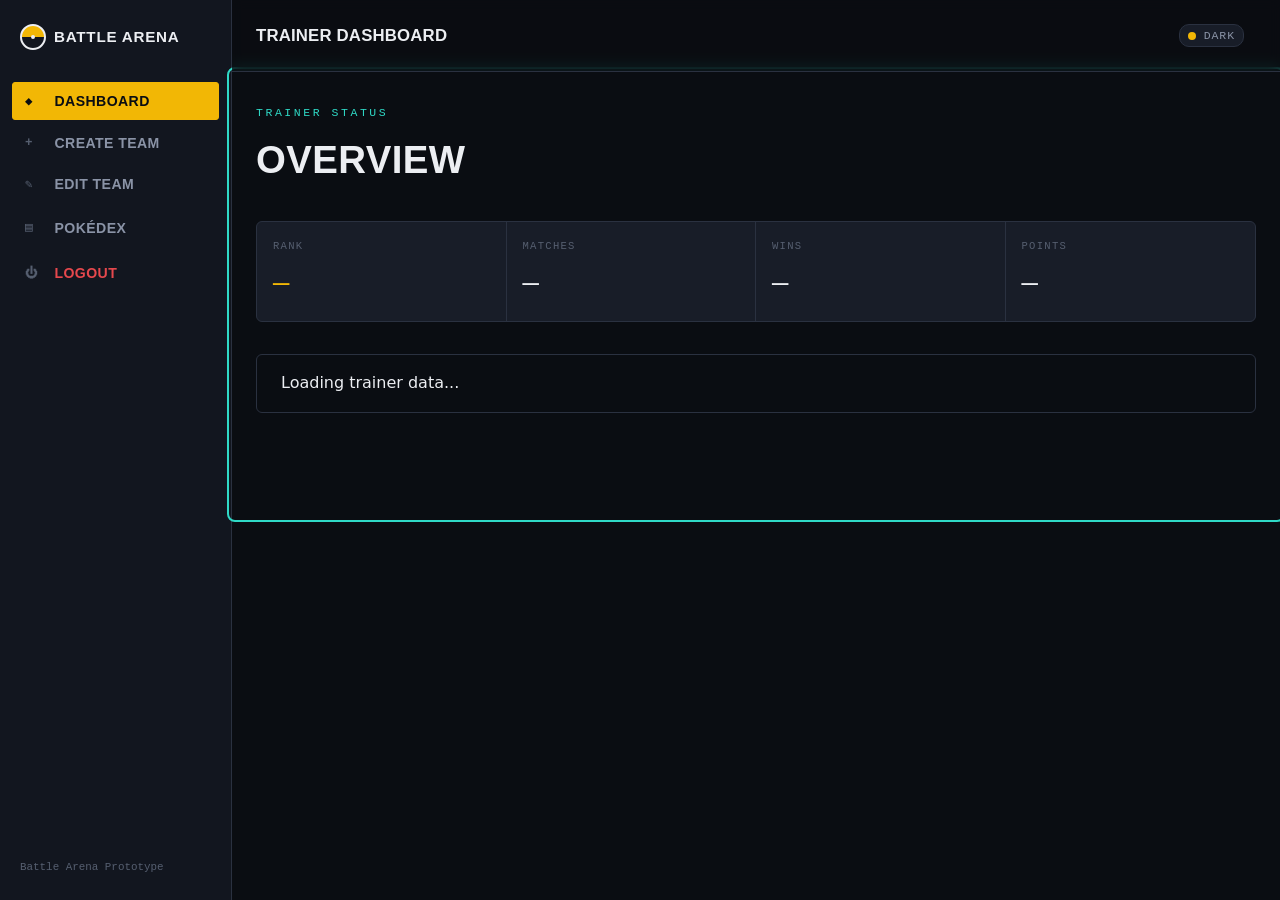
==== frontend/battle.html @ e4b9942c "Integrate cookie based authentication" ====
<!DOCTYPE html>
<html lang="en">
<head>
  <meta charset="UTF-8" />
  <meta name="viewport" content="width=device-width, initial-scale=1.0" />
  <title>Battle Arena — Pokémon Battle Arena</title>
  <link rel="stylesheet" href="css/style.css" />
  <link rel="stylesheet" href="css/battle.css" />
</head>
<body>
  <a class="skip-link" href="#main">Skip to content</a>

  <div class="battle-shell">
    <div class="battle-bg" aria-hidden="true"></div>
    <div class="battle-scrim" aria-hidden="true"></div>

    <button class="btn btn-danger exit-battle-btn" type="button">Exit Battle</button>

    <!-- Secondary record of every combat event (primary feedback is the center message) -->
    <aside class="battle-log-panel" id="battle-log-panel" hidden aria-label="Battle log">
      <h4>Battle Log</h4>
      <div id="battle-log-list"></div>
    </aside>

    <!-- Compact team trackers on arena screen -->
    <aside class="team-tracker-panel team-tracker-left" id="trainer-team-tracker" hidden aria-label="Trainer team status">
      <h4>Trainer Team</h4>
      <div class="team-tracker-list" id="trainer-tracker-list"></div>
    </aside>

    <aside class="team-tracker-panel team-tracker-right" id="opponent-team-tracker" hidden aria-label="Opponent team status">
      <h4>Opponent Team</h4>
      <div class="team-tracker-list" id="opponent-tracker-list"></div>
    </aside>

    <main id="main" tabindex="-1">
      <!-- ============================================================
           SCREEN: TEAM REVEAL
           ============================================================ -->
      <section class="battle-screen" data-screen="reveal">
        <span class="eyebrow">Arena Entry</span>
        <h2>Teams Entering the Arena</h2>

        <div class="reveal-columns">
          <div class="reveal-side side-player">
            <h3>Your Team</h3>
            <div class="reveal-grid" id="reveal-player-grid"></div>
          </div>
          <div class="reveal-vs">VS</div>
          <div class="reveal-side side-opponent">
            <h3>Opponent Team</h3>
            <div class="reveal-grid" id="reveal-opponent-grid"></div>
          </div>
        </div>

        <button class="btn btn-primary" type="button" id="start-battle-btn" hidden>Start Battle</button>
      </section>

      <!-- ============================================================
           SCREEN: MATCH INTRO
           ============================================================ -->
      <section class="battle-screen" data-screen="match-intro" hidden>
        <div class="match-banner" id="match-intro-banner">Match 1</div>
        <div class="match-subbanner" id="match-intro-sub"></div>

        <div class="mon-intro-card" id="opponent-intro-card" hidden></div>

        <button class="btn btn-primary" type="button" id="choose-pokemon-btn" style="margin-top: var(--space-6);" hidden>
          Choose Your Pokémon
        </button>
      </section>

      <!-- ============================================================
           SCREEN: TRAINER POKÉMON SELECTION
           ============================================================ -->
      <section class="battle-screen" data-screen="player-select" hidden>
        <span class="eyebrow">Your Turn to Choose</span>
        <h2>Select Your Pokémon</h2>
        <div class="select-grid" id="select-grid"></div>
      </section>

      <!-- ============================================================
           SCREEN: MATCHUP CONFIRMATION
           ============================================================ -->
      <section class="battle-screen" data-screen="matchup" hidden>
        <span class="eyebrow">Confirm Matchup</span>
        <h2>Ready to Battle?</h2>

        <div class="matchup-grid">
          <div id="matchup-player-card"></div>
          <div class="matchup-vs">VS</div>
          <div id="matchup-opponent-card"></div>
        </div>

        <div class="matchup-first-tag" id="matchup-first-tag"></div>

        <div class="matchup-actions" style="margin-top: var(--space-6);">
          <button class="btn btn-secondary" type="button" id="matchup-back-btn">✕ Back</button>
          <button class="btn btn-primary" type="button" id="matchup-continue-btn">Continue</button>
        </div>
      </section>

      <!-- ============================================================
           SCREEN: ARENA (main combat)
           ============================================================ -->
      <section class="battle-screen" data-screen="arena" hidden>
        <div class="arena-stage">
          <div class="combatant opponent" id="opponent-combatant">
            <div class="mon-portrait" id="opponent-portrait"></div>
            <div class="mon-name" id="opponent-name-tag"></div>
            <div class="hp-panel">
              <div class="hp-panel-top">
                <span class="mon-name-sm" id="opponent-hp-name"></span>
                <span class="hp-numbers" id="opponent-hp-numbers"></span>
              </div>
              <div class="hp-bar-track" id="opponent-hp-track" data-state="healthy">
                <div class="hp-bar-fill" id="opponent-hp-fill" style="width:100%;"></div>
              </div>
              <span class="hp-state-label" id="opponent-hp-state-label">Healthy</span>
            </div>
          </div>

          <div class="center-message">
            <div class="line" id="center-line-main"></div>
            <div class="line damage" id="center-line-damage"></div>
          </div>

          <div class="combatant player" id="player-combatant">
            <div class="hp-panel">
              <div class="hp-panel-top">
                <span class="mon-name-sm" id="player-hp-name"></span>
                <span class="hp-numbers" id="player-hp-numbers"></span>
              </div>
              <div class="hp-bar-track" id="player-hp-track" data-state="healthy">
                <div class="hp-bar-fill" id="player-hp-fill" style="width:100%;"></div>
              </div>
              <span class="hp-state-label" id="player-hp-state-label">Healthy</span>
            </div>
            <div class="mon-portrait" id="player-portrait"></div>
            <div class="mon-name" id="player-name-tag"></div>
          </div>
        </div>

        <div class="move-panel" id="move-panel" hidden></div>
      </section>

      <!-- ============================================================
           SCREEN: MATCH SUMMARY
           ============================================================ -->
      <section class="battle-screen" data-screen="match-summary" hidden>
        <span class="eyebrow">Match Complete</span>
        <div class="summary-panel">
          <div class="summary-result" id="summary-result">Win</div>
          <div class="summary-stat-grid">
            <div class="cell"><span class="v" id="summary-match-number">1</span><span class="l">Match</span></div>
            <div class="cell"><span class="v" id="summary-points">+0</span><span class="l">Points Earned</span></div>
          </div>
          <button class="btn btn-primary btn-block" type="button" id="next-match-btn">Next Match</button>
        </div>
      </section>

      <!-- ============================================================
           SCREEN: SESSION SUMMARY
           ============================================================ -->
      <section class="battle-screen" data-screen="session-summary" hidden>
        <span class="eyebrow">Arena Session Complete</span>
        <div class="summary-panel">
          <h2 style="margin-bottom: var(--space-5);">Session Summary</h2>
          <div class="summary-stat-grid">
            <div class="cell"><span class="v" id="session-matches">0</span><span class="l">Completed Matches</span></div>
            <div class="cell"><span class="v" id="session-wins">0</span><span class="l">Wins</span></div>
            <div class="cell"><span class="v" id="session-points">+0</span><span class="l">Points Earned</span></div>
            <div class="cell"><span class="v" id="session-rank">—</span><span class="l">Current Rank</span></div>
          </div>
          <button class="btn btn-primary btn-block" type="button" id="return-to-dashboard-btn">Return to Dashboard</button>
        </div>
      </section>
    </main>
  </div>

  <!-- ============================================================
       MODAL: CONFIRM EXIT
       ============================================================ -->
  <div class="modal-overlay" id="confirm-exit-modal">
    <div class="modal" role="dialog" aria-modal="true" aria-labelledby="confirm-exit-title">
      <div class="modal-header">
        <h2 id="confirm-exit-title">Exit Battle?</h2>
        <button class="modal-close" type="button" data-close-modal aria-label="Close">✕</button>
      </div>

      <p style="margin-bottom: var(--space-5);">
        Are you sure you want to exit? The current match will be discarded and will not count toward your points.
      </p>

      <div style="display:flex; gap: var(--space-3);">
        <button class="btn btn-secondary btn-block" type="button" data-close-modal>Cancel</button>
        <button class="btn btn-danger btn-block" type="button" id="confirm-exit-btn">Exit</button>
      </div>
    </div>
  </div>

  <script src="js/data.js"></script>
  <script src="js/session.js"></script>
  <script src="js/api.js"></script>
  <script src="js/modal.js"></script>
  <script src="js/auth.js"></script>
  <script src="js/battle.js"></script>
</body>
</html>
---- frontend/css/style.css ----
/* ============================================================
   POKÉMON BATTLE ARENA — DESIGN SYSTEM
   Shared across every page. Page-specific CSS lives in its own file
   and should only ever ADD to this, never override its tokens.
   ============================================================ */

/* ---------- Fonts ---------- */
@import url('https://fonts.googleapis.com/css2?family=Rajdhani:wght@500;600;700&family=Inter:wght@400;500;600&family=JetBrains+Mono:wght@400;500;600&display=swap');

/* ---------- Design tokens: DARK (default) ---------- */
:root {
  --bg: #0a0d12;
  --bg-elevated: #12161f;
  --surface: #181d28;
  --surface-2: #1f2530;
  --accent-primary: #f2b705;
  --accent-primary-dim: #a9820a;
  --accent-secondary: #2fd9c6;
  --text: #eceef2;
  --text-muted: #8a93a6;
  --text-faint: #565f70;
  --border: #2a3140;
  --border-strong: #3a4356;
  --success: #4cc38a;
  --warning: #e0a83e;
  --danger: #e5484d;

  --shadow-soft: 0 8px 24px rgba(0, 0, 0, 0.35);
  --shadow-hard: 0 16px 40px rgba(0, 0, 0, 0.5);

  --font-display: 'Rajdhani', 'Arial Narrow', sans-serif;
  --font-body: 'Inter', system-ui, sans-serif;
  --font-mono: 'JetBrains Mono', 'Courier New', monospace;

  --space-1: 0.25rem;
  --space-2: 0.5rem;
  --space-3: 0.75rem;
  --space-4: 1rem;
  --space-5: 1.5rem;
  --space-6: 2rem;
  --space-7: 3rem;
  --space-8: 4.5rem;

  --radius-sm: 3px;
  --radius-md: 6px;
  --radius-lg: 10px;

  --ease: cubic-bezier(0.2, 0.7, 0.2, 1);
  --t-fast: 120ms;
  --t-med: 220ms;
  --t-slow: 420ms;

  --max-width: 1240px;
  --header-height: 72px;
}

/* ---------- Design tokens: LIGHT ----------
   Not an inversion: warm paper-grey surfaces, deep ink text,
   the gold/cyan accents are darkened to hold contrast on light ground. */
[data-theme='light'] {
  --bg: #f2f0ea;
  --bg-elevated: #ffffff;
  --surface: #ffffff;
  --surface-2: #eae7de;
  --accent-primary: #b3810a;
  --accent-primary-dim: #8a6408;
  --accent-secondary: #147a6f;
  --text: #191c22;
  --text-muted: #565f70;
  --text-faint: #8a93a6;
  --border: #d8d3c4;
  --border-strong: #c2bcaa;
  --success: #1f8f5f;
  --warning: #a06a13;
  --danger: #c22b30;

  --shadow-soft: 0 8px 24px rgba(30, 25, 15, 0.08);
  --shadow-hard: 0 16px 40px rgba(30, 25, 15, 0.14);
}

/* ---------- Reset ---------- */
*,
*::before,
*::after {
  box-sizing: border-box;
}

html {
  scroll-behavior: smooth;
}

body {
  margin: 0;
  background: var(--bg);
  color: var(--text);
  font-family: var(--font-body);
  font-size: 16px;
  line-height: 1.55;
  -webkit-font-smoothing: antialiased;
  transition: background var(--t-med) var(--ease), color var(--t-med) var(--ease);
}

img {
  max-width: 100%;
  display: block;
}

a {
  color: inherit;
}

ul,
ol {
  margin: 0;
  padding: 0;
  list-style: none;
}

button,
input,
select,
textarea {
  font-family: inherit;
  color: inherit;
}

@media (prefers-reduced-motion: reduce) {
  *,
  *::before,
  *::after {
    animation-duration: 0.001ms !important;
    animation-iteration-count: 1 !important;
    transition-duration: 0.001ms !important;
    scroll-behavior: auto !important;
  }
}

/* ---------- Focus states (accessibility, never removed) ---------- */
:focus-visible {
  outline: 2px solid var(--accent-secondary);
  outline-offset: 3px;
  border-radius: var(--radius-sm);
}

/* ---------- Typography ---------- */
h1,
h2,
h3,
h4 {
  font-family: var(--font-display);
  font-weight: 700;
  letter-spacing: 0.01em;
  margin: 0;
  color: var(--text);
}

h1 {
  font-size: clamp(2.4rem, 5vw, 4.2rem);
  line-height: 1.02;
  text-transform: uppercase;
}

h2 {
  font-size: clamp(1.7rem, 3vw, 2.4rem);
  text-transform: uppercase;
}

h3 {
  font-size: 1.25rem;
  text-transform: uppercase;
  letter-spacing: 0.04em;
}

p {
  margin: 0;
  color: var(--text-muted);
}

.eyebrow {
  font-family: var(--font-mono);
  font-size: 0.72rem;
  letter-spacing: 0.22em;
  text-transform: uppercase;
  color: var(--accent-secondary);
}

.data-readout {
  font-family: var(--font-mono);
}

/* ---------- Layout helpers ---------- */
.container {
  width: 100%;
  max-width: var(--max-width);
  margin-inline: auto;
  padding-inline: var(--space-5);
}

.visually-hidden {
  position: absolute;
  width: 1px;
  height: 1px;
  overflow: hidden;
  clip: rect(0 0 0 0);
  white-space: nowrap;
}

.skip-link {
  position: absolute;
  top: -48px;
  left: var(--space-4);
  background: var(--accent-primary);
  color: #0a0d12;
  padding: var(--space-2) var(--space-4);
  border-radius: var(--radius-sm);
  font-family: var(--font-display);
  font-weight: 700;
  text-transform: uppercase;
  z-index: 500;
  transition: top var(--t-fast) var(--ease);
}

.skip-link:focus {
  top: var(--space-4);
}

/* ---------- Site header / nav ---------- */
.site-header {
  position: sticky;
  top: 0;
  z-index: 100;
  height: var(--header-height);
  display: flex;
  align-items: center;
  background: rgba(10, 13, 18, 0.86);
  backdrop-filter: blur(6px);
  border-bottom: 1px solid var(--border);
}

[data-theme='light'] .site-header {
  background: rgba(242, 240, 234, 0.9);
}

.site-header .container {
  display: flex;
  align-items: center;
  justify-content: space-between;
  gap: var(--space-4);
}

.brand {
  display: flex;
  align-items: center;
  gap: var(--space-2);
  font-family: var(--font-display);
  font-weight: 700;
  font-size: 1.05rem;
  letter-spacing: 0.06em;
  text-transform: uppercase;
  text-decoration: none;
}

.brand-mark {
  width: 26px;
  height: 26px;
  border-radius: 50%;
  background: linear-gradient(180deg, var(--accent-primary) 50%, var(--bg-elevated) 50%);
  border: 2px solid var(--text);
  position: relative;
  flex-shrink: 0;
}

.brand-mark::after {
  content: '';
  position: absolute;
  inset: 40%;
  background: var(--bg);
  border: 2px solid var(--text);
  border-radius: 50%;
}

.header-actions {
  display: flex;
  align-items: center;
  gap: var(--space-3);
}

/* ---------- Theme toggle ---------- */
.theme-toggle {
  display: inline-flex;
  align-items: center;
  gap: var(--space-2);
  background: var(--surface);
  border: 1px solid var(--border);
  border-radius: var(--radius-lg);
  padding: var(--space-1) var(--space-2);
  cursor: pointer;
  font-family: var(--font-mono);
  font-size: 0.72rem;
  letter-spacing: 0.08em;
  text-transform: uppercase;
  color: var(--text-muted);
  transition: border-color var(--t-fast) var(--ease);
}

.theme-toggle:hover {
  border-color: var(--border-strong);
}

.theme-toggle .dot {
  width: 8px;
  height: 8px;
  border-radius: 50%;
  background: var(--accent-primary);
  transition: transform var(--t-fast) var(--ease);
}

[data-theme='light'] .theme-toggle .dot {
  background: var(--accent-secondary);
}

/* ============================================================
   BUTTONS
   ============================================================ */
.btn {
  --btn-fg: var(--bg);
  display: inline-flex;
  align-items: center;
  justify-content: center;
  gap: var(--space-2);
  font-family: var(--font-display);
  font-weight: 700;
  font-size: 0.95rem;
  letter-spacing: 0.06em;
  text-transform: uppercase;
  padding: 0.85em 1.6em;
  border-radius: var(--radius-sm);
  border: 1px solid transparent;
  cursor: pointer;
  text-decoration: none;
  transition: transform var(--t-fast) var(--ease), box-shadow var(--t-fast) var(--ease),
    background var(--t-fast) var(--ease), border-color var(--t-fast) var(--ease);
}

.btn:active {
  transform: translateY(1px);
}

.btn-primary {
  background: var(--accent-primary);
  color: #14110a;
}

.btn-primary:hover {
  box-shadow: 0 0 0 3px rgba(242, 183, 5, 0.18);
}

.btn-secondary {
  background: transparent;
  color: var(--text);
  border-color: var(--border-strong);
}

.btn-secondary:hover {
  border-color: var(--accent-secondary);
  color: var(--accent-secondary);
}

.btn-ghost {
  background: transparent;
  color: var(--text-muted);
  padding: 0.85em 1.2em;
}

.btn-ghost:hover {
  color: var(--text);
}

.btn-danger {
  background: transparent;
  color: var(--danger);
  border-color: var(--danger);
}

.btn-danger:hover {
  background: var(--danger);
  color: #1a0708;
}

.btn-block {
  width: 100%;
}

.btn[disabled] {
  opacity: 0.45;
  cursor: not-allowed;
}

/* ============================================================
   SIGNATURE ELEMENT: scanner corner-bracket reticle
   Applied via .reticle. Brackets sit flush on the element and
   snap outward with a lock-on motion on hover/focus-within.
   ============================================================ */
.reticle {
  position: relative;
}

.reticle::before,
.reticle::after,
.reticle .rt-tl,
.reticle .rt-br {
  content: '';
  position: absolute;
  width: 14px;
  height: 14px;
  border: 2px solid var(--accent-primary);
  opacity: 0;
  transition: opacity var(--t-fast) var(--ease), transform var(--t-med) var(--ease);
  pointer-events: none;
}

.reticle::before {
  top: -6px;
  left: -6px;
  border-right: none;
  border-bottom: none;
  transform: translate(6px, 6px);
}

.reticle::after {
  bottom: -6px;
  right: -6px;
  border-left: none;
  border-top: none;
  transform: translate(-6px, -6px);
}

.reticle:hover::before,
.reticle:hover::after,
.reticle:focus-within::before,
.reticle:focus-within::after {
  opacity: 1;
  transform: translate(0, 0);
}

/* ============================================================
   CARDS / SURFACES
   ============================================================ */
.card {
  background: var(--surface);
  border: 1px solid var(--border);
  border-radius: var(--radius-md);
  padding: var(--space-5);
}

.card-elevated {
  background: var(--bg-elevated);
  box-shadow: var(--shadow-soft);
}

/* ============================================================
   FORM ELEMENTS
   ============================================================ */
.field {
  display: flex;
  flex-direction: column;
  gap: var(--space-2);
  margin-bottom: var(--space-4);
}

.field label {
  font-family: var(--font-mono);
  font-size: 0.72rem;
  letter-spacing: 0.1em;
  text-transform: uppercase;
  color: var(--text-muted);
}

.field input,
.field textarea,
.field select {
  background: var(--bg-elevated);
  border: 1px solid var(--border);
  border-radius: var(--radius-sm);
  padding: 0.75em 0.9em;
  font-size: 0.95rem;
  color: var(--text);
  transition: border-color var(--t-fast) var(--ease);
}

.field input:focus,
.field textarea:focus,
.field select:focus {
  border-color: var(--accent-secondary);
  outline: none;
}

.field-error {
  font-family: var(--font-mono);
  font-size: 0.78rem;
  color: var(--danger);
  min-height: 1em;
}

.field.has-error input,
.field.has-error textarea {
  border-color: var(--danger);
}

.form-success {
  font-family: var(--font-mono);
  font-size: 0.85rem;
  color: var(--success);
  border: 1px solid var(--success);
  border-radius: var(--radius-sm);
  padding: var(--space-3) var(--space-4);
  background: rgba(76, 195, 138, 0.08);
}

/* ============================================================
   MODAL SYSTEM
   Structure: <div class="modal-overlay"><div class="modal" role="dialog">
   Controlled purely via .is-open class + JS in js/modal.js
   ============================================================ */
.modal-overlay {
  position: fixed;
  inset: 0;
  background: rgba(4, 5, 8, 0.72);
  display: none;
  align-items: center;
  justify-content: center;
  padding: var(--space-4);
  z-index: 300;
  opacity: 0;
  transition: opacity var(--t-med) var(--ease);
}

.modal-overlay.is-open {
  display: flex;
  opacity: 1;
}

.modal {
  background: var(--bg-elevated);
  border: 1px solid var(--border-strong);
  border-radius: var(--radius-lg);
  box-shadow: var(--shadow-hard);
  width: 100%;
  max-width: 480px;
  max-height: 88vh;
  overflow-y: auto;
  padding: var(--space-6);
  transform: translateY(14px) scale(0.98);
  opacity: 0;
  transition: transform var(--t-med) var(--ease), opacity var(--t-med) var(--ease);
}

.modal-overlay.is-open .modal {
  transform: translateY(0) scale(1);
  opacity: 1;
}

.modal.modal-wide {
  max-width: 760px;
}

.modal-header {
  display: flex;
  align-items: flex-start;
  justify-content: space-between;
  gap: var(--space-4);
  margin-bottom: var(--space-5);
}

.modal-close {
  background: none;
  border: 1px solid var(--border);
  border-radius: var(--radius-sm);
  width: 34px;
  height: 34px;
  flex-shrink: 0;
  font-size: 1.1rem;
  line-height: 1;
  cursor: pointer;
  color: var(--text-muted);
  transition: color var(--t-fast) var(--ease), border-color var(--t-fast) var(--ease);
}

.modal-close:hover {
  color: var(--danger);
  border-color: var(--danger);
}

/* ============================================================
   SECTION / DIVIDER UTILITIES
   ============================================================ */
.section {
  padding-block: var(--space-8);
}

.hairline {
  border: none;
  border-top: 1px solid var(--border);
  margin-block: var(--space-6);
}

.tag {
  display: inline-flex;
  align-items: center;
  font-family: var(--font-mono);
  font-size: 0.68rem;
  letter-spacing: 0.08em;
  text-transform: uppercase;
  padding: 0.3em 0.6em;
  border-radius: var(--radius-sm);
  border: 1px solid var(--border-strong);
  color: var(--text-muted);
}

/* ============================================================
   TYPE PILLS / CATEGORY BADGE
   Shared visual language for Pokémon types — used across the
   Dashboard team builder, Pokédex, and Battle screens.
   ============================================================ */
.type-pill {
  display: inline-flex;
  align-items: center;
  font-family: var(--font-mono);
  font-size: 0.65rem;
  letter-spacing: 0.06em;
  text-transform: uppercase;
  padding: 0.25em 0.55em;
  border-radius: var(--radius-sm);
  border: 1px solid var(--border-strong);
  color: var(--text-muted);
  margin-right: 0.3em;
}

.type-pill[data-type='Fire'] { color: #e0793f; border-color: #6b3a20; }
.type-pill[data-type='Water'] { color: #4fa5e0; border-color: #204a6b; }
.type-pill[data-type='Grass'] { color: #6bbf59; border-color: #2e4f26; }
.type-pill[data-type='Electric'] { color: #e0c93f; border-color: #6b5e20; }
.type-pill[data-type='Psychic'] { color: #e068a8; border-color: #6b2c4c; }
.type-pill[data-type='Ice'] { color: #7fd6d6; border-color: #285c5c; }
.type-pill[data-type='Dragon'] { color: #8f7ae0; border-color: #3a2f6b; }
.type-pill[data-type='Dark'] { color: #9a8f7f; border-color: #3f382f; }
.type-pill[data-type='Fairy'] { color: #e0a0c8; border-color: #6b3f56; }
.type-pill[data-type='Fighting'] { color: #c25b4a; border-color: #5c2a20; }
.type-pill[data-type='Flying'] { color: #a8c0e0; border-color: #3f4f6b; }
.type-pill[data-type='Poison'] { color: #a868c9; border-color: #4c2c5c; }
.type-pill[data-type='Ground'] { color: #cba15c; border-color: #5c4820; }
.type-pill[data-type='Rock'] { color: #baa06a; border-color: #574a29; }
.type-pill[data-type='Bug'] { color: #a8c53f; border-color: #4c5a1c; }
.type-pill[data-type='Ghost'] { color: #7566bf; border-color: #362d5c; }
.type-pill[data-type='Steel'] { color: #b9c2cc; border-color: #52585f; }
.type-pill[data-type='Normal'] { color: #b9b7a8; border-color: #55534a; }

.category-badge {
  display: inline-flex;
  font-family: var(--font-mono);
  font-size: 0.64rem;
  letter-spacing: 0.08em;
  text-transform: uppercase;
  padding: 0.25em 0.55em;
  border-radius: var(--radius-sm);
  border: 1px solid var(--accent-primary-dim);
  color: var(--accent-primary);
}

/* ---------- Site footer ---------- */
.site-footer {
  border-top: 1px solid var(--border);
  padding-block: var(--space-6);
  color: var(--text-faint);
  font-family: var(--font-mono);
  font-size: 0.78rem;
}

.site-footer .container {
  display: flex;
  justify-content: space-between;
  flex-wrap: wrap;
  gap: var(--space-3);
}
---- frontend/css/battle.css ----
/* ============================================================
   BATTLE ARENA
   ============================================================ */

.battle-shell {
  position: relative;
  min-height: 100vh;
  overflow: hidden;
  isolation: isolate;
  display: flex;
  flex-direction: column;
}

.battle-bg {
  position: absolute;
  inset: 0;
  z-index: -2;
  background-image: url('../assets/images/backgrounds/battle-bg.svg');
  background-size: cover;
  background-position: center;
}

.battle-scrim {
  position: absolute;
  inset: 0;
  z-index: -1;
  background: linear-gradient(180deg, rgba(5, 6, 10, 0.82) 0%, rgba(5, 6, 10, 0.6) 40%, rgba(5, 6, 10, 0.85) 100%);
}

/* ---------- Exit Battle (always available) ---------- */
.exit-battle-btn {
  position: fixed;
  top: var(--space-4);
  right: var(--space-4);
  z-index: 250;
}

/* ---------- Screen switching ---------- */
.battle-screen {
  flex: 1;
  display: flex;
  flex-direction: column;
  align-items: center;
  justify-content: center;
  padding: var(--space-6) var(--space-5);
  text-align: center;
}

.battle-screen[hidden] {
  display: none;
}

.battle-screen .eyebrow {
  margin-bottom: var(--space-2);
}

.battle-screen h2 {
  margin-bottom: var(--space-5);
}

/* ============================================================
   TEAM REVEAL
   ============================================================ */
.reveal-columns {
  display: grid;
  grid-template-columns: 1fr auto 1fr;
  gap: var(--space-6);
  align-items: start;
  width: 100%;
  max-width: 900px;
  margin-bottom: var(--space-6);
}

.reveal-side h3 {
  margin-bottom: var(--space-4);
  font-size: 1rem;
}

.reveal-side.side-player h3 {
  color: var(--accent-secondary);
}

.reveal-side.side-opponent h3 {
  color: var(--danger);
}

.reveal-vs {
  font-family: var(--font-display);
  font-weight: 700;
  font-size: 1.4rem;
  color: var(--text-faint);
  align-self: center;
}

.reveal-grid {
  display: grid;
  grid-template-columns: repeat(3, 1fr);
  gap: var(--space-2);
}

.reveal-card {
  background: var(--surface);
  border: 1px solid var(--border);
  border-radius: var(--radius-sm);
  padding: var(--space-2);
  opacity: 0;
  transform: translateY(8px);
  transition: opacity var(--t-slow) var(--ease), transform var(--t-slow) var(--ease);
}

.reveal-card.is-visible {
  opacity: 1;
  transform: translateY(0);
}

.reveal-card .mon-portrait {
  width: 100%;
  height: 44px;
  display: flex;
  align-items: center;
  justify-content: center;
  margin-bottom: var(--space-1);
}

.reveal-card .mon-name {
  font-family: var(--font-mono);
  font-size: 0.62rem;
  text-transform: uppercase;
  color: var(--text-muted);
}

/* ============================================================
   MATCH BANNER (MATCH N / CHOOSING OPPONENT / 3-2-1-BATTLE)
   ============================================================ */
.match-banner {
  font-family: var(--font-display);
  font-weight: 700;
  text-transform: uppercase;
  font-size: clamp(2rem, 6vw, 3.4rem);
  color: var(--accent-primary);
  letter-spacing: 0.04em;
}

.match-subbanner {
  font-family: var(--font-mono);
  font-size: 0.9rem;
  color: var(--text-muted);
  margin-top: var(--space-3);
  letter-spacing: 0.1em;
  text-transform: uppercase;
}

/* ============================================================
   OPPONENT INTRO CARD (match intro)
   ============================================================ */
.mon-intro-card {
  background: var(--surface);
  border: 1px solid var(--border);
  border-radius: var(--radius-md);
  padding: var(--space-5);
  width: 100%;
  max-width: 380px;
  margin-top: var(--space-5);
}

.mon-intro-card .mon-portrait {
  width: 96px;
  height: 96px;
  margin-inline: auto;
  margin-bottom: var(--space-3);
  display: flex;
  align-items: center;
  justify-content: center;
}

.mon-intro-card .mon-name {
  font-family: var(--font-display);
  font-weight: 700;
  text-transform: uppercase;
  font-size: 1.3rem;
  margin-bottom: var(--space-2);
}

.mon-intro-stats {
  display: grid;
  grid-template-columns: repeat(3, 1fr);
  gap: var(--space-2);
  margin-top: var(--space-4);
  text-align: center;
}

.mon-intro-stats .cell .v {
  font-family: var(--font-mono);
  font-size: 1rem;
  color: var(--text);
  display: block;
}

.mon-intro-stats .cell .l {
  font-family: var(--font-mono);
  font-size: 0.6rem;
  color: var(--text-faint);
  text-transform: uppercase;
}

/* ============================================================
   PLAYER SELECTION
   ============================================================ */
.select-grid {
  display: grid;
  grid-template-columns: repeat(3, 1fr);
  gap: var(--space-3);
  max-width: 720px;
  width: 100%;
}

.select-card {
  background: var(--surface);
  border: 1px solid var(--border);
  border-radius: var(--radius-md);
  padding: var(--space-3);
  cursor: pointer;
  text-align: left;
  transition: border-color var(--t-fast) var(--ease);
}

.select-card:hover:not([disabled]) {
  border-color: var(--accent-primary);
}

.select-card[disabled] {
  opacity: 0.35;
  cursor: not-allowed;
}

.select-card .mon-portrait {
  width: 100%;
  height: 52px;
  display: flex;
  align-items: center;
  justify-content: center;
  margin-bottom: var(--space-2);
}

.select-card .mon-name {
  font-family: var(--font-display);
  font-weight: 700;
  text-transform: uppercase;
  font-size: 0.9rem;
  margin-bottom: var(--space-1);
}

.select-card .used-tag {
  font-family: var(--font-mono);
  font-size: 0.62rem;
  color: var(--text-faint);
  text-transform: uppercase;
}

/* ============================================================
   MATCHUP CONFIRMATION
   ============================================================ */
.matchup-grid {
  display: grid;
  grid-template-columns: 1fr auto 1fr;
  gap: var(--space-5);
  align-items: center;
  max-width: 640px;
  width: 100%;
  margin-bottom: var(--space-5);
}

.matchup-vs {
  font-family: var(--font-display);
  font-weight: 700;
  font-size: 1.6rem;
  color: var(--text-faint);
}

.matchup-first-tag {
  display: inline-block;
  margin-top: var(--space-3);
  font-family: var(--font-mono);
  font-size: 0.68rem;
  letter-spacing: 0.08em;
  text-transform: uppercase;
  color: var(--accent-primary);
  border: 1px solid var(--accent-primary-dim);
  border-radius: var(--radius-sm);
  padding: 0.3em 0.7em;
}

.matchup-actions {
  display: flex;
  gap: var(--space-3);
}

/* ============================================================
   MAIN ARENA
   ============================================================ */
.arena-stage {
  position: relative;
  width: 100%;
  max-width: 900px;
  height: 440px;
  margin-inline: auto;
}

.combatant {
  position: absolute;
  width: 190px;
  text-align: center;
}

.combatant.player {
  left: 4%;
  bottom: 6%;
}

.combatant.opponent {
  right: 4%;
  top: 4%;
}

.combatant .mon-portrait {
  width: 120px;
  height: 120px;
  margin-inline: auto;
  display: flex;
  align-items: center;
  justify-content: center;
  transition: transform var(--t-fast) var(--ease), opacity var(--t-med) var(--ease);
}

.combatant.player .mon-portrait {
  transform: scaleX(-1);
}

.combatant .mon-portrait img {
  width: 100%;
  height: 100%;
  object-fit: contain;
}

/* Attack lunge */
.combatant.is-attacking .mon-portrait {
  animation: attack-lunge 420ms var(--ease);
}

.combatant.player.is-attacking .mon-portrait {
  animation-name: attack-lunge-player;
}

@keyframes attack-lunge {
  0% { transform: translateX(0); }
  40% { transform: translateX(-18px); }
  100% { transform: translateX(0); }
}

@keyframes attack-lunge-player {
  0% { transform: scaleX(-1) translateX(0); }
  40% { transform: scaleX(-1) translateX(-18px); }
  100% { transform: scaleX(-1) translateX(0); }
}

/* Hit reaction */
.combatant.is-hit .mon-portrait {
  animation: hit-shake 380ms var(--ease);
}

@keyframes hit-shake {
  0%, 100% { transform: translateX(0); filter: brightness(1); }
  20% { transform: translateX(6px); filter: brightness(2) saturate(0); }
  40% { transform: translateX(-6px); }
  60% { transform: translateX(4px); filter: brightness(1.4); }
  80% { transform: translateX(-2px); }
}

.combatant.player.is-hit .mon-portrait {
  animation-name: hit-shake-player;
}

@keyframes hit-shake-player {
  0%, 100% { transform: scaleX(-1) translateX(0); filter: brightness(1); }
  20% { transform: scaleX(-1) translateX(6px); filter: brightness(2) saturate(0); }
  40% { transform: scaleX(-1) translateX(-6px); }
  60% { transform: scaleX(-1) translateX(4px); filter: brightness(1.4); }
  80% { transform: scaleX(-1) translateX(-2px); }
}

/* Faint */
.combatant.is-fainted .mon-portrait {
  opacity: 0;
  transform: translateY(30px) rotate(8deg);
}

@media (prefers-reduced-motion: reduce) {
  .combatant.is-attacking .mon-portrait,
  .combatant.is-hit .mon-portrait {
    animation: none;
  }
}

.combatant .mon-name {
  font-family: var(--font-display);
  font-weight: 700;
  text-transform: uppercase;
  font-size: 0.88rem;
  margin-top: var(--space-1);
}

/* ---------- Health bars ---------- */
.hp-panel {
  background: var(--bg-elevated);
  border: 1px solid var(--border);
  border-radius: var(--radius-sm);
  padding: var(--space-2) var(--space-3);
  margin-bottom: var(--space-2);
}

.combatant.opponent {
  display: flex;
  flex-direction: column;
}

.combatant.opponent .hp-panel {
  margin-bottom: 0;
  margin-top: var(--space-2);
  order: -1;
}

.hp-panel-top {
  display: flex;
  justify-content: space-between;
  align-items: baseline;
  margin-bottom: var(--space-1);
}

.hp-panel .mon-name-sm {
  font-family: var(--font-display);
  font-weight: 700;
  text-transform: uppercase;
  font-size: 0.78rem;
}

.hp-panel .hp-numbers {
  font-family: var(--font-mono);
  font-size: 0.68rem;
  color: var(--text-muted);
}

.hp-bar-track {
  height: 10px;
  border-radius: var(--radius-sm);
  background: var(--surface-2);
  border: 1px solid var(--border);
  overflow: hidden;
}

.hp-bar-fill {
  height: 100%;
  background: var(--success);
  transition: width var(--t-slow) var(--ease), background var(--t-med) var(--ease);
}

.hp-bar-track[data-state='damaged'] .hp-bar-fill {
  background: var(--warning);
}

.hp-bar-track[data-state='critical'] .hp-bar-fill {
  background: var(--danger);
}

.hp-state-label {
  font-family: var(--font-mono);
  font-size: 0.58rem;
  letter-spacing: 0.06em;
  text-transform: uppercase;
  color: var(--text-faint);
  margin-top: var(--space-1);
  display: block;
}

/* ---------- Central combat message (primary feedback) ---------- */
.center-message {
  position: absolute;
  left: 50%;
  top: 50%;
  transform: translate(-50%, -50%);
  text-align: center;
  min-width: 280px;
  pointer-events: none;
  z-index: 10;
}

.center-message .line {
  font-family: var(--font-display);
  font-weight: 700;
  text-transform: uppercase;
  font-size: clamp(1.1rem, 2.5vw, 1.4rem);
  color: var(--text);
  text-shadow: 0 2px 12px rgba(0, 0, 0, 0.7);
  opacity: 0;
  transform: translateY(4px);
  transition: opacity 180ms ease, transform 180ms ease;
}

.center-message .line.is-visible {
  opacity: 1;
  transform: translateY(0);
}

.center-message .line.damage {
  color: var(--accent-primary);
  font-size: clamp(0.95rem, 2vw, 1.15rem);
  margin-top: var(--space-1);
}

.center-message.is-countdown .line {
  font-size: clamp(3rem, 8vw, 4.8rem);
  font-weight: 900;
  color: var(--accent-primary);
  letter-spacing: 0.08em;
  text-shadow: 0 4px 24px rgba(0, 0, 0, 0.9), 0 0 20px rgba(255, 203, 5, 0.5);
}

@media (prefers-reduced-motion: reduce) {
  .center-message .line {
    transition: none;
  }
}

/* ---------- Move panel ---------- */
.move-panel {
  max-width: 900px;
  margin: var(--space-5) auto 0;
  display: grid;
  grid-template-columns: repeat(4, 1fr);
  gap: var(--space-2);
}

.move-panel[hidden] {
  display: none;
}

.move-btn {
  background: var(--surface);
  border: 1px solid var(--border-strong);
  border-radius: var(--radius-sm);
  padding: var(--space-3);
  cursor: pointer;
  text-align: left;
  transition: border-color var(--t-fast) var(--ease);
}

.move-btn:hover:not([disabled]) {
  border-color: var(--accent-primary);
}

.move-btn[disabled] {
  opacity: 0.4;
  cursor: not-allowed;
}

.move-btn .move-name {
  font-family: var(--font-display);
  font-weight: 700;
  text-transform: uppercase;
  font-size: 0.85rem;
  margin-bottom: var(--space-1);
}

.move-btn .move-meta {
  display: flex;
  gap: var(--space-2);
  align-items: center;
  font-family: var(--font-mono);
  font-size: 0.65rem;
  color: var(--text-muted);
}

/* ---------- Battle log ---------- */
.battle-log-panel {
  position: fixed;
  top: 56px;
  left: 18px;
  width: 200px;
  max-height: 155px;
  overflow-y: auto;
  background: rgba(10, 13, 18, 0.92);
  border: 1px solid var(--border);
  border-radius: var(--radius-md);
  padding: var(--space-3);
  z-index: 120;
  box-shadow: 0 4px 20px rgba(0, 0, 0, 0.5);
}

[data-theme='light'] .battle-log-panel {
  background: rgba(255, 255, 255, 0.94);
}

.battle-log-panel[hidden] {
  display: none !important;
}

.battle-log-panel h4 {
  font-family: var(--font-mono);
  font-size: 0.62rem;
  letter-spacing: 0.1em;
  text-transform: uppercase;
  color: var(--text-faint);
  margin-bottom: var(--space-2);
}

.battle-log-entry {
  font-family: var(--font-mono);
  font-size: 0.72rem;
  color: var(--text-muted);
  padding: 0.25em 0;
  border-bottom: 1px solid var(--border);
}

.battle-log-entry:last-child {
  border-bottom: none;
}

.battle-log-toggle {
  display: none;
}

/* ---------- Team Trackers ---------- */
.team-tracker-panel {
  position: fixed;
  width: 200px;
  background: rgba(10, 13, 18, 0.92);
  border: 1px solid var(--border);
  border-radius: var(--radius-md);
  padding: var(--space-3);
  z-index: 120;
  box-shadow: 0 4px 20px rgba(0, 0, 0, 0.5);
}

[data-theme='light'] .team-tracker-panel {
  background: rgba(255, 255, 255, 0.94);
}

.team-tracker-panel[hidden] {
  display: none !important;
}

.team-tracker-left {
  top: 226px;
  left: 18px;
}

.team-tracker-right {
  top: 56px;
  right: 18px;
}

.team-tracker-panel h4 {
  font-family: var(--font-mono);
  font-size: 0.62rem;
  letter-spacing: 0.1em;
  text-transform: uppercase;
  color: var(--text-faint);
  margin-bottom: var(--space-2);
}

.team-tracker-list {
  display: flex;
  flex-direction: column;
  gap: 4px;
}

.tracker-item {
  display: flex;
  align-items: center;
  gap: 8px;
  padding: 3px 6px;
  border-radius: var(--radius-sm);
  background: rgba(255, 255, 255, 0.04);
  border-left: 3px solid var(--border);
  font-family: var(--font-mono);
  font-size: 0.72rem;
  transition: all 180ms ease;
}

.tracker-portrait {
  width: 24px;
  height: 24px;
  display: flex;
  align-items: center;
  justify-content: center;
  flex-shrink: 0;
}

.tracker-portrait img,
.tracker-portrait svg {
  width: 100%;
  height: 100%;
  object-fit: contain;
}

.tracker-name {
  flex: 1;
  white-space: nowrap;
  overflow: hidden;
  text-overflow: ellipsis;
  font-weight: 500;
}

.tracker-status-dot {
  width: 7px;
  height: 7px;
  border-radius: 50%;
  flex-shrink: 0;
}

/* Status: Available (Green) */
.tracker-item.is-available {
  border-left-color: #22c55e;
}

.tracker-item.is-available .tracker-status-dot {
  background: #22c55e;
}

/* Status: Active (Green + Active Badge & Highlight) */
.tracker-item.is-active {
  border-left-color: #22c55e;
  background: rgba(34, 197, 94, 0.16);
  box-shadow: 0 0 8px rgba(34, 197, 94, 0.25);
}

.tracker-item.is-active .tracker-name {
  font-weight: 700;
  color: #86efac;
}

.tracker-active-badge {
  font-size: 0.55rem;
  font-weight: 700;
  letter-spacing: 0.05em;
  text-transform: uppercase;
  color: #22c55e;
  background: rgba(34, 197, 94, 0.25);
  padding: 1px 4px;
  border-radius: 3px;
  flex-shrink: 0;
}

/* Status: Completed (Red) */
.tracker-item.is-completed {
  border-left-color: #ef4444;
  opacity: 0.6;
}

.tracker-item.is-completed .tracker-status-dot {
  background: #ef4444;
}

.tracker-item.is-completed .tracker-portrait img,
.tracker-item.is-completed .tracker-portrait svg {
  filter: grayscale(0.6);
}

@media (max-width: 900px) {
  .team-tracker-panel {
    width: 170px;
    padding: var(--space-2);
  }
  .battle-log-panel {
    width: 170px;
    padding: var(--space-2);
  }
}

/* ============================================================
   SUMMARIES
   ============================================================ */
.summary-panel {
  background: var(--surface);
  border: 1px solid var(--border-strong);
  border-radius: var(--radius-md);
  padding: var(--space-6);
  max-width: 420px;
  width: 100%;
}

.summary-result {
  font-family: var(--font-display);
  font-weight: 700;
  text-transform: uppercase;
  font-size: 1.8rem;
  margin-bottom: var(--space-4);
}

.summary-result.win {
  color: var(--success);
}

.summary-result.loss {
  color: var(--danger);
}

.summary-stat-grid {
  display: grid;
  grid-template-columns: repeat(2, 1fr);
  gap: var(--space-3);
  margin-bottom: var(--space-5);
}

.summary-stat-grid .cell {
  border: 1px solid var(--border);
  border-radius: var(--radius-sm);
  padding: var(--space-3);
}

.summary-stat-grid .cell .v {
  font-family: var(--font-mono);
  font-size: 1.3rem;
  color: var(--accent-primary);
  display: block;
}

.summary-stat-grid .cell .l {
  font-family: var(--font-mono);
  font-size: 0.62rem;
  color: var(--text-faint);
  text-transform: uppercase;
}

/* ============================================================
   RESPONSIVE
   ============================================================ */
@media (max-width: 768px) {
  .reveal-columns {
    grid-template-columns: 1fr;
    gap: var(--space-4);
  }

  .reveal-vs {
    display: none;
  }

  .select-grid {
    grid-template-columns: repeat(2, 1fr);
  }

  .matchup-grid {
    grid-template-columns: 1fr;
  }

  .arena-stage {
    height: auto;
    display: flex;
    flex-direction: column;
    gap: var(--space-5);
    padding-block: var(--space-4);
  }

  .combatant {
    position: static;
    width: 100%;
  }

  .combatant.opponent {
    order: -1;
  }

  .center-message {
    position: static;
    transform: none;
    margin-block: var(--space-4);
  }

  .move-panel {
    grid-template-columns: repeat(2, 1fr);
  }

  .battle-log-panel {
    position: static;
    width: 100%;
    max-height: none;
    margin-top: var(--space-4);
  }
}
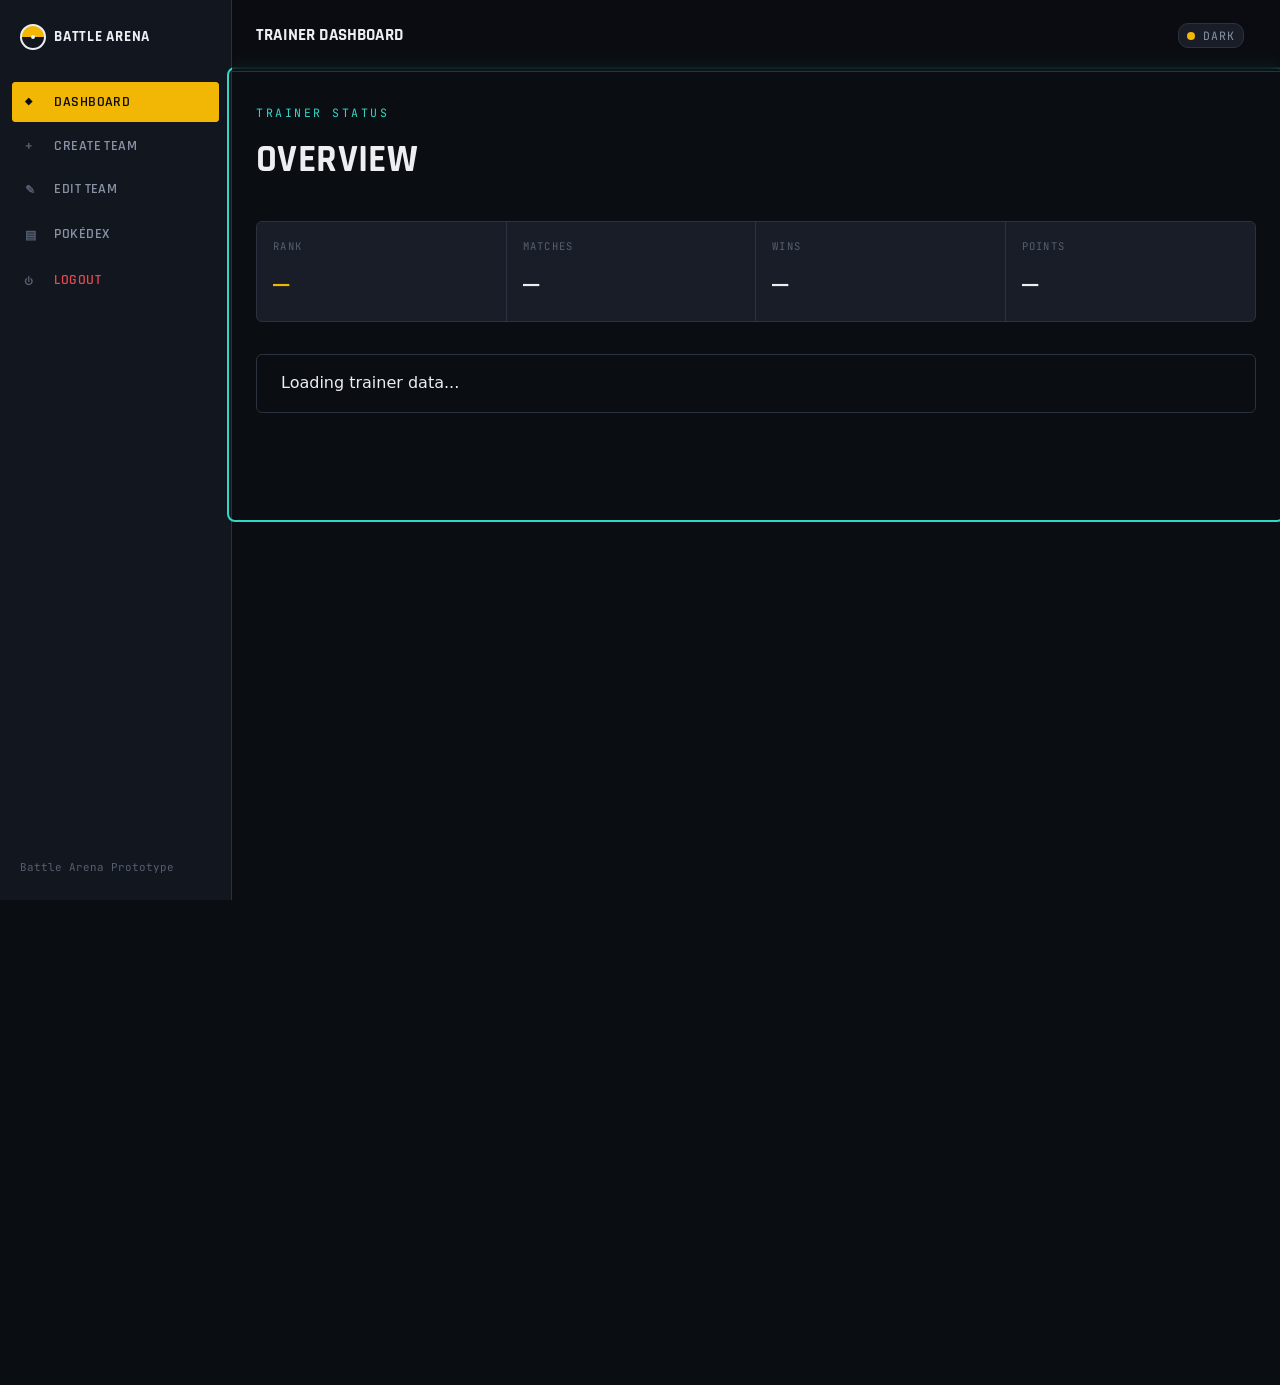
==== commit e164158d: "redesign battle arena desktop UI" ====
--- a/frontend/battle.html
+++ b/frontend/battle.html
@@ -14,81 +14,79 @@
     <div class="battle-bg" aria-hidden="true"></div>
     <div class="battle-scrim" aria-hidden="true"></div>
 
-    <button class="btn btn-danger exit-battle-btn" type="button">Exit Battle</button>
-
-    <!-- Secondary record of every combat event (primary feedback is the center message) -->
-    <aside class="battle-log-panel" id="battle-log-panel" hidden aria-label="Battle log">
-      <h4>Battle Log</h4>
-      <div id="battle-log-list"></div>
-    </aside>
-
-    <!-- Compact team trackers on arena screen -->
-    <aside class="team-tracker-panel team-tracker-left" id="trainer-team-tracker" hidden aria-label="Trainer team status">
-      <h4>Trainer Team</h4>
-      <div class="team-tracker-list" id="trainer-tracker-list"></div>
-    </aside>
-
-    <aside class="team-tracker-panel team-tracker-right" id="opponent-team-tracker" hidden aria-label="Opponent team status">
-      <h4>Opponent Team</h4>
-      <div class="team-tracker-list" id="opponent-tracker-list"></div>
-    </aside>
+    <!-- Topbar for pre-arena / general navigation -->
+    <header class="battle-topbar" id="battle-topbar">
+      <div class="battle-topbar-brand">
+        <span class="brand-mark" aria-hidden="true"></span>
+        <span class="topbar-title">Pokémon Battle Arena</span>
+      </div>
+      <button class="btn btn-danger btn-sm exit-battle-btn" type="button" aria-label="Exit battle session">✕ Exit Battle</button>
+    </header>
 
     <main id="main" tabindex="-1">
       <!-- ============================================================
-           SCREEN: TEAM REVEAL
+           SCREEN 1: TEAM REVEAL
            ============================================================ -->
       <section class="battle-screen" data-screen="reveal">
-        <span class="eyebrow">Arena Entry</span>
+        <span class="eyebrow">Matchmaking Roster</span>
         <h2>Teams Entering the Arena</h2>
 
         <div class="reveal-columns">
-          <div class="reveal-side side-player">
-            <h3>Your Team</h3>
+          <div class="reveal-side side-player card">
+            <div class="reveal-side-header">
+              <span class="eyebrow">Your Roster</span>
+              <h3>Trainer Team</h3>
+            </div>
             <div class="reveal-grid" id="reveal-player-grid"></div>
           </div>
-          <div class="reveal-vs">VS</div>
-          <div class="reveal-side side-opponent">
-            <h3>Opponent Team</h3>
+
+          <div class="reveal-vs-badge" aria-hidden="true">VS</div>
+
+          <div class="reveal-side side-opponent card">
+            <div class="reveal-side-header">
+              <span class="eyebrow">Challenger</span>
+              <h3>Opponent Team</h3>
+            </div>
             <div class="reveal-grid" id="reveal-opponent-grid"></div>
           </div>
         </div>
 
-        <button class="btn btn-primary" type="button" id="start-battle-btn" hidden>Start Battle</button>
-      </section>
-
-      <!-- ============================================================
-           SCREEN: MATCH INTRO
+        <button class="btn btn-primary reticle" type="button" id="start-battle-btn" hidden>Start Battle</button>
+      </section>
+
+      <!-- ============================================================
+           SCREEN 2: MATCH INTRO
            ============================================================ -->
       <section class="battle-screen" data-screen="match-intro" hidden>
         <div class="match-banner" id="match-intro-banner">Match 1</div>
         <div class="match-subbanner" id="match-intro-sub"></div>
 
-        <div class="mon-intro-card" id="opponent-intro-card" hidden></div>
-
-        <button class="btn btn-primary" type="button" id="choose-pokemon-btn" style="margin-top: var(--space-6);" hidden>
+        <div class="mon-intro-card card" id="opponent-intro-card" hidden></div>
+
+        <button class="btn btn-primary reticle" type="button" id="choose-pokemon-btn" style="margin-top: var(--space-6);" hidden>
           Choose Your Pokémon
         </button>
       </section>
 
       <!-- ============================================================
-           SCREEN: TRAINER POKÉMON SELECTION
+           SCREEN 3: TRAINER POKÉMON SELECTION
            ============================================================ -->
       <section class="battle-screen" data-screen="player-select" hidden>
-        <span class="eyebrow">Your Turn to Choose</span>
+        <span class="eyebrow">Tactical Selection</span>
         <h2>Select Your Pokémon</h2>
         <div class="select-grid" id="select-grid"></div>
       </section>
 
       <!-- ============================================================
-           SCREEN: MATCHUP CONFIRMATION
+           SCREEN 4: MATCHUP CONFIRMATION
            ============================================================ -->
       <section class="battle-screen" data-screen="matchup" hidden>
-        <span class="eyebrow">Confirm Matchup</span>
+        <span class="eyebrow">Tactical Face-Off</span>
         <h2>Ready to Battle?</h2>
 
         <div class="matchup-grid">
           <div id="matchup-player-card"></div>
-          <div class="matchup-vs">VS</div>
+          <div class="matchup-vs-badge">VS</div>
           <div id="matchup-opponent-card"></div>
         </div>
 
@@ -96,83 +94,157 @@
 
         <div class="matchup-actions" style="margin-top: var(--space-6);">
           <button class="btn btn-secondary" type="button" id="matchup-back-btn">✕ Back</button>
-          <button class="btn btn-primary" type="button" id="matchup-continue-btn">Continue</button>
-        </div>
-      </section>
-
-      <!-- ============================================================
-           SCREEN: ARENA (main combat)
-           ============================================================ -->
-      <section class="battle-screen" data-screen="arena" hidden>
-        <div class="arena-stage">
-          <div class="combatant opponent" id="opponent-combatant">
-            <div class="mon-portrait" id="opponent-portrait"></div>
-            <div class="mon-name" id="opponent-name-tag"></div>
-            <div class="hp-panel">
-              <div class="hp-panel-top">
-                <span class="mon-name-sm" id="opponent-hp-name"></span>
-                <span class="hp-numbers" id="opponent-hp-numbers"></span>
-              </div>
-              <div class="hp-bar-track" id="opponent-hp-track" data-state="healthy">
-                <div class="hp-bar-fill" id="opponent-hp-fill" style="width:100%;"></div>
-              </div>
-              <span class="hp-state-label" id="opponent-hp-state-label">Healthy</span>
-            </div>
-          </div>
-
-          <div class="center-message">
-            <div class="line" id="center-line-main"></div>
-            <div class="line damage" id="center-line-damage"></div>
-          </div>
-
-          <div class="combatant player" id="player-combatant">
-            <div class="hp-panel">
-              <div class="hp-panel-top">
-                <span class="mon-name-sm" id="player-hp-name"></span>
-                <span class="hp-numbers" id="player-hp-numbers"></span>
-              </div>
-              <div class="hp-bar-track" id="player-hp-track" data-state="healthy">
-                <div class="hp-bar-fill" id="player-hp-fill" style="width:100%;"></div>
-              </div>
-              <span class="hp-state-label" id="player-hp-state-label">Healthy</span>
-            </div>
-            <div class="mon-portrait" id="player-portrait"></div>
-            <div class="mon-name" id="player-name-tag"></div>
-          </div>
-        </div>
-
-        <div class="move-panel" id="move-panel" hidden></div>
-      </section>
-
-      <!-- ============================================================
-           SCREEN: MATCH SUMMARY
+          <button class="btn btn-primary reticle" type="button" id="matchup-continue-btn">Continue to Arena</button>
+        </div>
+      </section>
+
+      <!-- ============================================================
+           SCREEN 5: ARENA (Main 3-Column Combat Interface)
+           ============================================================ -->
+      <section class="battle-screen arena-screen" data-screen="arena" hidden>
+        <div class="arena-desktop-grid">
+          <!-- LEFT COLUMN: Battle Log + Trainer Tracker -->
+          <div class="arena-sidebar arena-sidebar-left">
+            <aside class="battle-log-panel card" id="battle-log-panel" aria-label="Battle log">
+              <div class="panel-header">
+                <span class="eyebrow">Combat Feed</span>
+                <h4>Battle Log</h4>
+              </div>
+              <div id="battle-log-list"></div>
+            </aside>
+
+            <aside class="team-tracker-panel card" id="trainer-team-tracker" aria-label="Trainer team status">
+              <div class="panel-header">
+                <span class="eyebrow">Your Team</span>
+                <h4>Trainer Team</h4>
+              </div>
+              <div class="team-tracker-list" id="trainer-tracker-list"></div>
+            </aside>
+          </div>
+
+          <!-- CENTER COLUMN: Arena Battlefield + Move Selection -->
+          <div class="arena-main-column">
+            <!-- Battlefield Stage -->
+            <div class="arena-stage">
+              <!-- Opponent Combatant -->
+              <div class="combatant opponent" id="opponent-combatant">
+                <div class="hp-panel card" id="opponent-hp-hud">
+                  <div class="hp-panel-top">
+                    <span class="mon-name-sm" id="opponent-hp-name"></span>
+                    <span class="hp-numbers" id="opponent-hp-numbers"></span>
+                  </div>
+                  <div class="hp-bar-track" id="opponent-hp-track" data-state="healthy">
+                    <div class="hp-bar-fill" id="opponent-hp-fill" style="width:100%;"></div>
+                  </div>
+                  <div class="hp-panel-bot">
+                    <span class="hp-state-label" id="opponent-hp-state-label">Healthy</span>
+                  </div>
+                </div>
+                <div class="mon-stage-spot">
+                  <div class="mon-platform-shadow"></div>
+                  <div class="mon-portrait" id="opponent-portrait"></div>
+                </div>
+                <div class="mon-name-tag" id="opponent-name-tag"></div>
+              </div>
+
+              <!-- Center Announcement / Countdown -->
+              <div class="center-message" id="center-message">
+                <div class="line" id="center-line-main"></div>
+                <div class="line damage" id="center-line-damage"></div>
+              </div>
+
+              <!-- Trainer Combatant -->
+              <div class="combatant player" id="player-combatant">
+                <div class="mon-stage-spot">
+                  <div class="mon-platform-shadow"></div>
+                  <div class="mon-portrait" id="player-portrait"></div>
+                </div>
+                <div class="mon-name-tag" id="player-name-tag"></div>
+                <div class="hp-panel card" id="player-hp-hud">
+                  <div class="hp-panel-top">
+                    <span class="mon-name-sm" id="player-hp-name"></span>
+                    <span class="hp-numbers" id="player-hp-numbers"></span>
+                  </div>
+                  <div class="hp-bar-track" id="player-hp-track" data-state="healthy">
+                    <div class="hp-bar-fill" id="player-hp-fill" style="width:100%;"></div>
+                  </div>
+                  <div class="hp-panel-bot">
+                    <span class="hp-state-label" id="player-hp-state-label">Healthy</span>
+                  </div>
+                </div>
+              </div>
+            </div>
+
+            <!-- Move Selection Panel -->
+            <div class="move-panel-container">
+              <div class="move-panel" id="move-panel" hidden></div>
+            </div>
+          </div>
+
+          <!-- RIGHT COLUMN: Exit Action + Opponent Tracker -->
+          <div class="arena-sidebar arena-sidebar-right">
+            <div class="arena-exit-wrap">
+              <button class="btn btn-danger btn-block exit-battle-btn" type="button">✕ Exit Battle</button>
+            </div>
+
+            <aside class="team-tracker-panel card" id="opponent-team-tracker" aria-label="Opponent team status">
+              <div class="panel-header">
+                <span class="eyebrow">Enemy Roster</span>
+                <h4>Opponent Team</h4>
+              </div>
+              <div class="team-tracker-list" id="opponent-tracker-list"></div>
+            </aside>
+          </div>
+        </div>
+      </section>
+
+      <!-- ============================================================
+           SCREEN 6: MATCH SUMMARY
            ============================================================ -->
       <section class="battle-screen" data-screen="match-summary" hidden>
-        <span class="eyebrow">Match Complete</span>
-        <div class="summary-panel">
+        <div class="summary-panel card">
+          <span class="eyebrow">Match Outcome</span>
           <div class="summary-result" id="summary-result">Win</div>
           <div class="summary-stat-grid">
-            <div class="cell"><span class="v" id="summary-match-number">1</span><span class="l">Match</span></div>
-            <div class="cell"><span class="v" id="summary-points">+0</span><span class="l">Points Earned</span></div>
-          </div>
-          <button class="btn btn-primary btn-block" type="button" id="next-match-btn">Next Match</button>
-        </div>
-      </section>
-
-      <!-- ============================================================
-           SCREEN: SESSION SUMMARY
+            <div class="cell">
+              <span class="l">Match</span>
+              <span class="v" id="summary-match-number">1</span>
+            </div>
+            <div class="cell">
+              <span class="l">Points Earned</span>
+              <span class="v" id="summary-points">+0</span>
+            </div>
+          </div>
+          <button class="btn btn-primary btn-block reticle" type="button" id="next-match-btn">Next Match</button>
+        </div>
+      </section>
+
+      <!-- ============================================================
+           SCREEN 7: SESSION SUMMARY
            ============================================================ -->
       <section class="battle-screen" data-screen="session-summary" hidden>
-        <span class="eyebrow">Arena Session Complete</span>
-        <div class="summary-panel">
-          <h2 style="margin-bottom: var(--space-5);">Session Summary</h2>
-          <div class="summary-stat-grid">
-            <div class="cell"><span class="v" id="session-matches">0</span><span class="l">Completed Matches</span></div>
-            <div class="cell"><span class="v" id="session-wins">0</span><span class="l">Wins</span></div>
-            <div class="cell"><span class="v" id="session-points">+0</span><span class="l">Points Earned</span></div>
-            <div class="cell"><span class="v" id="session-rank">—</span><span class="l">Current Rank</span></div>
-          </div>
-          <button class="btn btn-primary btn-block" type="button" id="return-to-dashboard-btn">Return to Dashboard</button>
+        <div class="summary-panel card session-panel">
+          <span class="eyebrow">Session Complete</span>
+          <h2>Arena Summary</h2>
+          <div class="summary-stat-grid four-col">
+            <div class="cell">
+              <span class="l">Matches</span>
+              <span class="v" id="session-matches">0</span>
+            </div>
+            <div class="cell">
+              <span class="l">Wins</span>
+              <span class="v" id="session-wins">0</span>
+            </div>
+            <div class="cell">
+              <span class="l">Total Points</span>
+              <span class="v" id="session-points">+0</span>
+            </div>
+            <div class="cell">
+              <span class="l">Current Rank</span>
+              <span class="v" id="session-rank">—</span>
+            </div>
+          </div>
+          <button class="btn btn-primary btn-block reticle" type="button" id="return-to-dashboard-btn">Return to Dashboard</button>
         </div>
       </section>
     </main>
@@ -188,7 +260,7 @@
         <button class="modal-close" type="button" data-close-modal aria-label="Close">✕</button>
       </div>
 
-      <p style="margin-bottom: var(--space-5);">
+      <p style="margin-bottom: var(--space-5); color: var(--text-muted);">
         Are you sure you want to exit? The current match will be discarded and will not count toward your points.
       </p>
 
--- a/frontend/css/battle.css
+++ b/frontend/css/battle.css
@@ -1,888 +1,1143 @@
-/* ============================================================
-   BATTLE ARENA
-   ============================================================ */
-
-.battle-shell {
-  position: relative;
-  min-height: 100vh;
-  overflow: hidden;
-  isolation: isolate;
-  display: flex;
-  flex-direction: column;
-}
-
-.battle-bg {
-  position: absolute;
-  inset: 0;
-  z-index: -2;
-  background-image: url('../assets/images/backgrounds/battle-bg.svg');
-  background-size: cover;
-  background-position: center;
-}
-
-.battle-scrim {
-  position: absolute;
-  inset: 0;
-  z-index: -1;
-  background: linear-gradient(180deg, rgba(5, 6, 10, 0.82) 0%, rgba(5, 6, 10, 0.6) 40%, rgba(5, 6, 10, 0.85) 100%);
-}
-
-/* ---------- Exit Battle (always available) ---------- */
-.exit-battle-btn {
-  position: fixed;
-  top: var(--space-4);
-  right: var(--space-4);
-  z-index: 250;
-}
-
-/* ---------- Screen switching ---------- */
-.battle-screen {
-  flex: 1;
-  display: flex;
-  flex-direction: column;
-  align-items: center;
-  justify-content: center;
-  padding: var(--space-6) var(--space-5);
-  text-align: center;
-}
-
-.battle-screen[hidden] {
-  display: none;
-}
-
-.battle-screen .eyebrow {
-  margin-bottom: var(--space-2);
-}
-
-.battle-screen h2 {
-  margin-bottom: var(--space-5);
-}
-
-/* ============================================================
-   TEAM REVEAL
-   ============================================================ */
-.reveal-columns {
-  display: grid;
-  grid-template-columns: 1fr auto 1fr;
-  gap: var(--space-6);
-  align-items: start;
-  width: 100%;
-  max-width: 900px;
-  margin-bottom: var(--space-6);
-}
-
-.reveal-side h3 {
-  margin-bottom: var(--space-4);
-  font-size: 1rem;
-}
-
-.reveal-side.side-player h3 {
-  color: var(--accent-secondary);
-}
-
-.reveal-side.side-opponent h3 {
-  color: var(--danger);
-}
-
-.reveal-vs {
-  font-family: var(--font-display);
-  font-weight: 700;
-  font-size: 1.4rem;
-  color: var(--text-faint);
-  align-self: center;
-}
-
-.reveal-grid {
-  display: grid;
-  grid-template-columns: repeat(3, 1fr);
-  gap: var(--space-2);
-}
-
-.reveal-card {
-  background: var(--surface);
-  border: 1px solid var(--border);
-  border-radius: var(--radius-sm);
-  padding: var(--space-2);
-  opacity: 0;
-  transform: translateY(8px);
-  transition: opacity var(--t-slow) var(--ease), transform var(--t-slow) var(--ease);
-}
-
-.reveal-card.is-visible {
-  opacity: 1;
-  transform: translateY(0);
-}
-
-.reveal-card .mon-portrait {
-  width: 100%;
-  height: 44px;
-  display: flex;
-  align-items: center;
-  justify-content: center;
-  margin-bottom: var(--space-1);
-}
-
-.reveal-card .mon-name {
-  font-family: var(--font-mono);
-  font-size: 0.62rem;
-  text-transform: uppercase;
-  color: var(--text-muted);
-}
-
-/* ============================================================
-   MATCH BANNER (MATCH N / CHOOSING OPPONENT / 3-2-1-BATTLE)
-   ============================================================ */
-.match-banner {
-  font-family: var(--font-display);
-  font-weight: 700;
-  text-transform: uppercase;
-  font-size: clamp(2rem, 6vw, 3.4rem);
-  color: var(--accent-primary);
-  letter-spacing: 0.04em;
-}
-
-.match-subbanner {
-  font-family: var(--font-mono);
-  font-size: 0.9rem;
-  color: var(--text-muted);
-  margin-top: var(--space-3);
-  letter-spacing: 0.1em;
-  text-transform: uppercase;
-}
-
-/* ============================================================
-   OPPONENT INTRO CARD (match intro)
-   ============================================================ */
-.mon-intro-card {
-  background: var(--surface);
-  border: 1px solid var(--border);
-  border-radius: var(--radius-md);
-  padding: var(--space-5);
-  width: 100%;
-  max-width: 380px;
-  margin-top: var(--space-5);
-}
-
-.mon-intro-card .mon-portrait {
-  width: 96px;
-  height: 96px;
-  margin-inline: auto;
-  margin-bottom: var(--space-3);
-  display: flex;
-  align-items: center;
-  justify-content: center;
-}
-
-.mon-intro-card .mon-name {
-  font-family: var(--font-display);
-  font-weight: 700;
-  text-transform: uppercase;
-  font-size: 1.3rem;
-  margin-bottom: var(--space-2);
-}
-
-.mon-intro-stats {
-  display: grid;
-  grid-template-columns: repeat(3, 1fr);
-  gap: var(--space-2);
-  margin-top: var(--space-4);
-  text-align: center;
-}
-
-.mon-intro-stats .cell .v {
-  font-family: var(--font-mono);
-  font-size: 1rem;
-  color: var(--text);
-  display: block;
-}
-
-.mon-intro-stats .cell .l {
-  font-family: var(--font-mono);
-  font-size: 0.6rem;
-  color: var(--text-faint);
-  text-transform: uppercase;
-}
-
-/* ============================================================
-   PLAYER SELECTION
-   ============================================================ */
-.select-grid {
-  display: grid;
-  grid-template-columns: repeat(3, 1fr);
-  gap: var(--space-3);
-  max-width: 720px;
-  width: 100%;
-}
-
-.select-card {
-  background: var(--surface);
-  border: 1px solid var(--border);
-  border-radius: var(--radius-md);
-  padding: var(--space-3);
-  cursor: pointer;
-  text-align: left;
-  transition: border-color var(--t-fast) var(--ease);
-}
-
-.select-card:hover:not([disabled]) {
-  border-color: var(--accent-primary);
-}
-
-.select-card[disabled] {
-  opacity: 0.35;
-  cursor: not-allowed;
-}
-
-.select-card .mon-portrait {
-  width: 100%;
-  height: 52px;
-  display: flex;
-  align-items: center;
-  justify-content: center;
-  margin-bottom: var(--space-2);
-}
-
-.select-card .mon-name {
-  font-family: var(--font-display);
-  font-weight: 700;
-  text-transform: uppercase;
-  font-size: 0.9rem;
-  margin-bottom: var(--space-1);
-}
-
-.select-card .used-tag {
-  font-family: var(--font-mono);
-  font-size: 0.62rem;
-  color: var(--text-faint);
-  text-transform: uppercase;
-}
-
-/* ============================================================
-   MATCHUP CONFIRMATION
-   ============================================================ */
-.matchup-grid {
-  display: grid;
-  grid-template-columns: 1fr auto 1fr;
-  gap: var(--space-5);
-  align-items: center;
-  max-width: 640px;
-  width: 100%;
-  margin-bottom: var(--space-5);
-}
-
-.matchup-vs {
-  font-family: var(--font-display);
-  font-weight: 700;
-  font-size: 1.6rem;
-  color: var(--text-faint);
-}
-
-.matchup-first-tag {
-  display: inline-block;
-  margin-top: var(--space-3);
-  font-family: var(--font-mono);
-  font-size: 0.68rem;
-  letter-spacing: 0.08em;
-  text-transform: uppercase;
-  color: var(--accent-primary);
-  border: 1px solid var(--accent-primary-dim);
-  border-radius: var(--radius-sm);
-  padding: 0.3em 0.7em;
-}
-
-.matchup-actions {
-  display: flex;
-  gap: var(--space-3);
-}
-
-/* ============================================================
-   MAIN ARENA
-   ============================================================ */
-.arena-stage {
-  position: relative;
-  width: 100%;
-  max-width: 900px;
-  height: 440px;
-  margin-inline: auto;
-}
-
-.combatant {
-  position: absolute;
-  width: 190px;
-  text-align: center;
-}
-
-.combatant.player {
-  left: 4%;
-  bottom: 6%;
-}
-
-.combatant.opponent {
-  right: 4%;
-  top: 4%;
-}
-
-.combatant .mon-portrait {
-  width: 120px;
-  height: 120px;
-  margin-inline: auto;
-  display: flex;
-  align-items: center;
-  justify-content: center;
-  transition: transform var(--t-fast) var(--ease), opacity var(--t-med) var(--ease);
-}
-
-.combatant.player .mon-portrait {
-  transform: scaleX(-1);
-}
-
-.combatant .mon-portrait img {
-  width: 100%;
-  height: 100%;
-  object-fit: contain;
-}
-
-/* Attack lunge */
-.combatant.is-attacking .mon-portrait {
-  animation: attack-lunge 420ms var(--ease);
-}
-
-.combatant.player.is-attacking .mon-portrait {
-  animation-name: attack-lunge-player;
-}
-
-@keyframes attack-lunge {
-  0% { transform: translateX(0); }
-  40% { transform: translateX(-18px); }
-  100% { transform: translateX(0); }
-}
-
-@keyframes attack-lunge-player {
-  0% { transform: scaleX(-1) translateX(0); }
-  40% { transform: scaleX(-1) translateX(-18px); }
-  100% { transform: scaleX(-1) translateX(0); }
-}
-
-/* Hit reaction */
-.combatant.is-hit .mon-portrait {
-  animation: hit-shake 380ms var(--ease);
-}
-
-@keyframes hit-shake {
-  0%, 100% { transform: translateX(0); filter: brightness(1); }
-  20% { transform: translateX(6px); filter: brightness(2) saturate(0); }
-  40% { transform: translateX(-6px); }
-  60% { transform: translateX(4px); filter: brightness(1.4); }
-  80% { transform: translateX(-2px); }
-}
-
-.combatant.player.is-hit .mon-portrait {
-  animation-name: hit-shake-player;
-}
-
-@keyframes hit-shake-player {
-  0%, 100% { transform: scaleX(-1) translateX(0); filter: brightness(1); }
-  20% { transform: scaleX(-1) translateX(6px); filter: brightness(2) saturate(0); }
-  40% { transform: scaleX(-1) translateX(-6px); }
-  60% { transform: scaleX(-1) translateX(4px); filter: brightness(1.4); }
-  80% { transform: scaleX(-1) translateX(-2px); }
-}
-
-/* Faint */
-.combatant.is-fainted .mon-portrait {
-  opacity: 0;
-  transform: translateY(30px) rotate(8deg);
-}
-
-@media (prefers-reduced-motion: reduce) {
-  .combatant.is-attacking .mon-portrait,
-  .combatant.is-hit .mon-portrait {
-    animation: none;
-  }
-}
-
-.combatant .mon-name {
-  font-family: var(--font-display);
-  font-weight: 700;
-  text-transform: uppercase;
-  font-size: 0.88rem;
-  margin-top: var(--space-1);
-}
-
-/* ---------- Health bars ---------- */
-.hp-panel {
-  background: var(--bg-elevated);
-  border: 1px solid var(--border);
-  border-radius: var(--radius-sm);
-  padding: var(--space-2) var(--space-3);
-  margin-bottom: var(--space-2);
-}
-
-.combatant.opponent {
-  display: flex;
-  flex-direction: column;
-}
-
-.combatant.opponent .hp-panel {
-  margin-bottom: 0;
-  margin-top: var(--space-2);
-  order: -1;
-}
-
-.hp-panel-top {
-  display: flex;
-  justify-content: space-between;
-  align-items: baseline;
-  margin-bottom: var(--space-1);
-}
-
-.hp-panel .mon-name-sm {
-  font-family: var(--font-display);
-  font-weight: 700;
-  text-transform: uppercase;
-  font-size: 0.78rem;
-}
-
-.hp-panel .hp-numbers {
-  font-family: var(--font-mono);
-  font-size: 0.68rem;
-  color: var(--text-muted);
-}
-
-.hp-bar-track {
-  height: 10px;
-  border-radius: var(--radius-sm);
-  background: var(--surface-2);
-  border: 1px solid var(--border);
-  overflow: hidden;
-}
-
-.hp-bar-fill {
-  height: 100%;
-  background: var(--success);
-  transition: width var(--t-slow) var(--ease), background var(--t-med) var(--ease);
-}
-
-.hp-bar-track[data-state='damaged'] .hp-bar-fill {
-  background: var(--warning);
-}
-
-.hp-bar-track[data-state='critical'] .hp-bar-fill {
-  background: var(--danger);
-}
-
-.hp-state-label {
-  font-family: var(--font-mono);
-  font-size: 0.58rem;
-  letter-spacing: 0.06em;
-  text-transform: uppercase;
-  color: var(--text-faint);
-  margin-top: var(--space-1);
-  display: block;
-}
-
-/* ---------- Central combat message (primary feedback) ---------- */
-.center-message {
-  position: absolute;
-  left: 50%;
-  top: 50%;
-  transform: translate(-50%, -50%);
-  text-align: center;
-  min-width: 280px;
-  pointer-events: none;
-  z-index: 10;
-}
-
-.center-message .line {
-  font-family: var(--font-display);
-  font-weight: 700;
-  text-transform: uppercase;
-  font-size: clamp(1.1rem, 2.5vw, 1.4rem);
-  color: var(--text);
-  text-shadow: 0 2px 12px rgba(0, 0, 0, 0.7);
-  opacity: 0;
-  transform: translateY(4px);
-  transition: opacity 180ms ease, transform 180ms ease;
-}
-
-.center-message .line.is-visible {
-  opacity: 1;
-  transform: translateY(0);
-}
-
-.center-message .line.damage {
-  color: var(--accent-primary);
-  font-size: clamp(0.95rem, 2vw, 1.15rem);
-  margin-top: var(--space-1);
-}
-
-.center-message.is-countdown .line {
-  font-size: clamp(3rem, 8vw, 4.8rem);
-  font-weight: 900;
-  color: var(--accent-primary);
-  letter-spacing: 0.08em;
-  text-shadow: 0 4px 24px rgba(0, 0, 0, 0.9), 0 0 20px rgba(255, 203, 5, 0.5);
-}
-
-@media (prefers-reduced-motion: reduce) {
-  .center-message .line {
-    transition: none;
-  }
-}
-
-/* ---------- Move panel ---------- */
-.move-panel {
-  max-width: 900px;
-  margin: var(--space-5) auto 0;
-  display: grid;
-  grid-template-columns: repeat(4, 1fr);
-  gap: var(--space-2);
-}
-
-.move-panel[hidden] {
-  display: none;
-}
-
-.move-btn {
-  background: var(--surface);
-  border: 1px solid var(--border-strong);
-  border-radius: var(--radius-sm);
-  padding: var(--space-3);
-  cursor: pointer;
-  text-align: left;
-  transition: border-color var(--t-fast) var(--ease);
-}
-
-.move-btn:hover:not([disabled]) {
-  border-color: var(--accent-primary);
-}
-
-.move-btn[disabled] {
-  opacity: 0.4;
-  cursor: not-allowed;
-}
-
-.move-btn .move-name {
-  font-family: var(--font-display);
-  font-weight: 700;
-  text-transform: uppercase;
-  font-size: 0.85rem;
-  margin-bottom: var(--space-1);
-}
-
-.move-btn .move-meta {
-  display: flex;
-  gap: var(--space-2);
-  align-items: center;
-  font-family: var(--font-mono);
-  font-size: 0.65rem;
-  color: var(--text-muted);
-}
-
-/* ---------- Battle log ---------- */
-.battle-log-panel {
-  position: fixed;
-  top: 56px;
-  left: 18px;
-  width: 200px;
-  max-height: 155px;
-  overflow-y: auto;
-  background: rgba(10, 13, 18, 0.92);
-  border: 1px solid var(--border);
-  border-radius: var(--radius-md);
-  padding: var(--space-3);
-  z-index: 120;
-  box-shadow: 0 4px 20px rgba(0, 0, 0, 0.5);
-}
-
-[data-theme='light'] .battle-log-panel {
-  background: rgba(255, 255, 255, 0.94);
-}
-
-.battle-log-panel[hidden] {
-  display: none !important;
-}
-
-.battle-log-panel h4 {
-  font-family: var(--font-mono);
-  font-size: 0.62rem;
-  letter-spacing: 0.1em;
-  text-transform: uppercase;
-  color: var(--text-faint);
-  margin-bottom: var(--space-2);
-}
-
-.battle-log-entry {
-  font-family: var(--font-mono);
-  font-size: 0.72rem;
-  color: var(--text-muted);
-  padding: 0.25em 0;
-  border-bottom: 1px solid var(--border);
-}
-
-.battle-log-entry:last-child {
-  border-bottom: none;
-}
-
-.battle-log-toggle {
-  display: none;
-}
-
-/* ---------- Team Trackers ---------- */
-.team-tracker-panel {
-  position: fixed;
-  width: 200px;
-  background: rgba(10, 13, 18, 0.92);
-  border: 1px solid var(--border);
-  border-radius: var(--radius-md);
-  padding: var(--space-3);
-  z-index: 120;
-  box-shadow: 0 4px 20px rgba(0, 0, 0, 0.5);
-}
-
-[data-theme='light'] .team-tracker-panel {
-  background: rgba(255, 255, 255, 0.94);
-}
-
-.team-tracker-panel[hidden] {
-  display: none !important;
-}
-
-.team-tracker-left {
-  top: 226px;
-  left: 18px;
-}
-
-.team-tracker-right {
-  top: 56px;
-  right: 18px;
-}
-
-.team-tracker-panel h4 {
-  font-family: var(--font-mono);
-  font-size: 0.62rem;
-  letter-spacing: 0.1em;
-  text-transform: uppercase;
-  color: var(--text-faint);
-  margin-bottom: var(--space-2);
-}
-
-.team-tracker-list {
-  display: flex;
-  flex-direction: column;
-  gap: 4px;
-}
-
-.tracker-item {
-  display: flex;
-  align-items: center;
-  gap: 8px;
-  padding: 3px 6px;
-  border-radius: var(--radius-sm);
-  background: rgba(255, 255, 255, 0.04);
-  border-left: 3px solid var(--border);
-  font-family: var(--font-mono);
-  font-size: 0.72rem;
-  transition: all 180ms ease;
-}
-
-.tracker-portrait {
-  width: 24px;
-  height: 24px;
-  display: flex;
-  align-items: center;
-  justify-content: center;
-  flex-shrink: 0;
-}
-
-.tracker-portrait img,
-.tracker-portrait svg {
-  width: 100%;
-  height: 100%;
-  object-fit: contain;
-}
-
-.tracker-name {
-  flex: 1;
-  white-space: nowrap;
-  overflow: hidden;
-  text-overflow: ellipsis;
-  font-weight: 500;
-}
-
-.tracker-status-dot {
-  width: 7px;
-  height: 7px;
-  border-radius: 50%;
-  flex-shrink: 0;
-}
-
-/* Status: Available (Green) */
-.tracker-item.is-available {
-  border-left-color: #22c55e;
-}
-
-.tracker-item.is-available .tracker-status-dot {
-  background: #22c55e;
-}
-
-/* Status: Active (Green + Active Badge & Highlight) */
-.tracker-item.is-active {
-  border-left-color: #22c55e;
-  background: rgba(34, 197, 94, 0.16);
-  box-shadow: 0 0 8px rgba(34, 197, 94, 0.25);
-}
-
-.tracker-item.is-active .tracker-name {
-  font-weight: 700;
-  color: #86efac;
-}
-
-.tracker-active-badge {
-  font-size: 0.55rem;
-  font-weight: 700;
-  letter-spacing: 0.05em;
-  text-transform: uppercase;
-  color: #22c55e;
-  background: rgba(34, 197, 94, 0.25);
-  padding: 1px 4px;
-  border-radius: 3px;
-  flex-shrink: 0;
-}
-
-/* Status: Completed (Red) */
-.tracker-item.is-completed {
-  border-left-color: #ef4444;
-  opacity: 0.6;
-}
-
-.tracker-item.is-completed .tracker-status-dot {
-  background: #ef4444;
-}
-
-.tracker-item.is-completed .tracker-portrait img,
-.tracker-item.is-completed .tracker-portrait svg {
-  filter: grayscale(0.6);
-}
-
-@media (max-width: 900px) {
-  .team-tracker-panel {
-    width: 170px;
-    padding: var(--space-2);
-  }
-  .battle-log-panel {
-    width: 170px;
-    padding: var(--space-2);
-  }
-}
-
-/* ============================================================
-   SUMMARIES
-   ============================================================ */
-.summary-panel {
-  background: var(--surface);
-  border: 1px solid var(--border-strong);
-  border-radius: var(--radius-md);
-  padding: var(--space-6);
-  max-width: 420px;
-  width: 100%;
-}
-
-.summary-result {
-  font-family: var(--font-display);
-  font-weight: 700;
-  text-transform: uppercase;
-  font-size: 1.8rem;
-  margin-bottom: var(--space-4);
-}
-
-.summary-result.win {
-  color: var(--success);
-}
-
-.summary-result.loss {
-  color: var(--danger);
-}
-
-.summary-stat-grid {
-  display: grid;
-  grid-template-columns: repeat(2, 1fr);
-  gap: var(--space-3);
-  margin-bottom: var(--space-5);
-}
-
-.summary-stat-grid .cell {
-  border: 1px solid var(--border);
-  border-radius: var(--radius-sm);
-  padding: var(--space-3);
-}
-
-.summary-stat-grid .cell .v {
-  font-family: var(--font-mono);
-  font-size: 1.3rem;
-  color: var(--accent-primary);
-  display: block;
-}
-
-.summary-stat-grid .cell .l {
-  font-family: var(--font-mono);
-  font-size: 0.62rem;
-  color: var(--text-faint);
-  text-transform: uppercase;
-}
-
-/* ============================================================
-   RESPONSIVE
-   ============================================================ */
-@media (max-width: 768px) {
-  .reveal-columns {
-    grid-template-columns: 1fr;
-    gap: var(--space-4);
-  }
-
-  .reveal-vs {
-    display: none;
-  }
-
-  .select-grid {
-    grid-template-columns: repeat(2, 1fr);
-  }
-
-  .matchup-grid {
-    grid-template-columns: 1fr;
-  }
-
-  .arena-stage {
-    height: auto;
-    display: flex;
-    flex-direction: column;
-    gap: var(--space-5);
-    padding-block: var(--space-4);
-  }
-
-  .combatant {
-    position: static;
-    width: 100%;
-  }
-
-  .combatant.opponent {
-    order: -1;
-  }
-
-  .center-message {
-    position: static;
-    transform: none;
-    margin-block: var(--space-4);
-  }
-
-  .move-panel {
-    grid-template-columns: repeat(2, 1fr);
-  }
-
-  .battle-log-panel {
-    position: static;
-    width: 100%;
-    max-height: none;
-    margin-top: var(--space-4);
-  }
-}+/* ============================================================
+   POKÉMON BATTLE ARENA — DESKTOP UI DESIGN
+   Emergent Design System Integration
+   ============================================================ */
+
+/* ---------- Battle Shell & Backdrop ---------- */
+.battle-shell {
+  position: relative;
+  min-height: 100vh;
+  overflow: hidden;
+  isolation: isolate;
+  display: flex;
+  flex-direction: column;
+  background: var(--bg);
+  color: var(--text);
+}
+
+.battle-bg {
+  position: absolute;
+  inset: 0;
+  z-index: -2;
+  background-image: url('../assets/images/backgrounds/battle-bg.svg');
+  background-size: cover;
+  background-position: center;
+}
+
+.battle-scrim {
+  position: absolute;
+  inset: 0;
+  z-index: -1;
+  background: linear-gradient(180deg, rgba(5, 6, 10, 0.88) 0%, rgba(5, 6, 10, 0.68) 45%, rgba(5, 6, 10, 0.92) 100%);
+}
+
+[data-theme='light'] .battle-scrim {
+  background: linear-gradient(180deg, rgba(242, 240, 234, 0.92) 0%, rgba(242, 240, 234, 0.78) 45%, rgba(242, 240, 234, 0.95) 100%);
+}
+
+/* ---------- Topbar for Pre-Arena Screens ---------- */
+.battle-topbar {
+  height: 54px;
+  display: flex;
+  align-items: center;
+  justify-content: space-between;
+  padding-inline: var(--space-5);
+  background: rgba(10, 13, 18, 0.78);
+  backdrop-filter: blur(8px);
+  border-bottom: 1px solid var(--border);
+  z-index: 100;
+  flex-shrink: 0;
+}
+
+[data-theme='light'] .battle-topbar {
+  background: rgba(255, 255, 255, 0.85);
+}
+
+.battle-topbar-brand {
+  display: flex;
+  align-items: center;
+  gap: var(--space-2);
+  font-family: var(--font-display);
+  font-weight: 700;
+  font-size: 0.95rem;
+  letter-spacing: 0.06em;
+  text-transform: uppercase;
+}
+
+.battle-topbar .exit-battle-btn {
+  padding: 0.45em 0.9em;
+  font-size: 0.78rem;
+  letter-spacing: 0.06em;
+}
+
+/* Hide topbar during the arena combat since the arena layout has its own embedded header & exit button */
+.battle-shell:has(.arena-screen:not([hidden])) .battle-topbar {
+  display: none;
+}
+
+/* ---------- Main Screen Router Container ---------- */
+#main {
+  flex: 1;
+  display: flex;
+  flex-direction: column;
+  min-height: 0;
+  outline: none;
+}
+
+.battle-screen {
+  flex: 1;
+  display: flex;
+  flex-direction: column;
+  align-items: center;
+  justify-content: center;
+  padding: var(--space-6) var(--space-5);
+  text-align: center;
+  min-height: 0;
+}
+
+.battle-screen[hidden] {
+  display: none !important;
+}
+
+.battle-screen .eyebrow {
+  display: block;
+  margin-bottom: var(--space-2);
+}
+
+.battle-screen h2 {
+  margin-bottom: var(--space-5);
+}
+
+/* ============================================================
+   SCREEN 1: TEAM REVEAL
+   ============================================================ */
+.reveal-columns {
+  display: grid;
+  grid-template-columns: 1fr auto 1fr;
+  gap: var(--space-5);
+  align-items: stretch;
+  width: 100%;
+  max-width: 1040px;
+  margin-bottom: var(--space-6);
+}
+
+.reveal-side.card {
+  background: var(--bg-elevated);
+  border: 1px solid var(--border);
+  border-radius: var(--radius-md);
+  padding: var(--space-4);
+  display: flex;
+  flex-direction: column;
+  text-align: left;
+  box-shadow: var(--shadow-soft);
+}
+
+.reveal-side-header {
+  margin-bottom: var(--space-3);
+  padding-bottom: var(--space-2);
+  border-bottom: 1px solid var(--border);
+}
+
+.reveal-side.side-player h3 {
+  color: var(--accent-secondary);
+  font-size: 1.15rem;
+}
+
+.reveal-side.side-opponent h3 {
+  color: var(--accent-primary);
+  font-size: 1.15rem;
+}
+
+.reveal-vs-badge {
+  width: 48px;
+  height: 48px;
+  border-radius: 50%;
+  background: var(--surface-2);
+  border: 2px solid var(--border-strong);
+  display: flex;
+  align-items: center;
+  justify-content: center;
+  font-family: var(--font-display);
+  font-weight: 700;
+  font-size: 1.1rem;
+  color: var(--accent-primary);
+  align-self: center;
+  box-shadow: var(--shadow-soft);
+}
+
+.reveal-grid {
+  display: grid;
+  grid-template-columns: repeat(3, 1fr);
+  gap: var(--space-3);
+}
+
+.reveal-card {
+  background: var(--surface);
+  border: 1px solid var(--border);
+  border-radius: var(--radius-sm);
+  padding: var(--space-3);
+  display: flex;
+  flex-direction: column;
+  align-items: center;
+  justify-content: center;
+  text-align: center;
+  min-height: 94px;
+  opacity: 0;
+  transform: translateY(8px);
+  transition: opacity var(--t-slow) var(--ease), transform var(--t-slow) var(--ease),
+    border-color var(--t-fast) var(--ease);
+}
+
+.reveal-card.is-visible {
+  opacity: 1;
+  transform: translateY(0);
+}
+
+.reveal-card .mon-portrait {
+  width: 52px;
+  height: 52px;
+  display: flex;
+  align-items: center;
+  justify-content: center;
+  margin-bottom: var(--space-1);
+}
+
+.reveal-card .mon-portrait img {
+  width: 100%;
+  height: 100%;
+  object-fit: contain;
+}
+
+.reveal-card .mon-name {
+  font-family: var(--font-mono);
+  font-size: 0.7rem;
+  letter-spacing: 0.05em;
+  text-transform: uppercase;
+  color: var(--text);
+  font-weight: 600;
+}
+
+/* ============================================================
+   SCREEN 2: MATCH INTRO
+   ============================================================ */
+.match-banner {
+  font-family: var(--font-display);
+  font-weight: 700;
+  text-transform: uppercase;
+  font-size: clamp(2.4rem, 5vw, 3.8rem);
+  color: var(--accent-primary);
+  letter-spacing: 0.04em;
+  text-shadow: 0 4px 24px rgba(0, 0, 0, 0.8);
+}
+
+.match-subbanner {
+  font-family: var(--font-mono);
+  font-size: 0.88rem;
+  color: var(--text-muted);
+  margin-top: var(--space-2);
+  letter-spacing: 0.12em;
+  text-transform: uppercase;
+}
+
+.mon-intro-card {
+  background: var(--bg-elevated);
+  border: 1px solid var(--border-strong);
+  border-radius: var(--radius-md);
+  padding: var(--space-5);
+  width: 100%;
+  max-width: 440px;
+  margin-top: var(--space-5);
+  box-shadow: var(--shadow-hard);
+  text-align: center;
+}
+
+.mon-intro-card .mon-portrait {
+  width: 100px;
+  height: 100px;
+  margin: 0 auto var(--space-3);
+  display: flex;
+  align-items: center;
+  justify-content: center;
+}
+
+.mon-intro-card .mon-portrait img {
+  width: 100%;
+  height: 100%;
+  object-fit: contain;
+  filter: drop-shadow(0 6px 14px rgba(0, 0, 0, 0.5));
+}
+
+.mon-intro-card .mon-name {
+  font-family: var(--font-display);
+  font-weight: 700;
+  text-transform: uppercase;
+  font-size: 1.35rem;
+  color: var(--text);
+  margin-bottom: var(--space-2);
+}
+
+.mon-intro-stats {
+  display: grid;
+  grid-template-columns: repeat(3, 1fr);
+  gap: var(--space-2);
+  margin-top: var(--space-4);
+  border-top: 1px solid var(--border);
+  padding-top: var(--space-3);
+}
+
+.mon-intro-stats .cell {
+  background: var(--surface);
+  border: 1px solid var(--border);
+  border-radius: var(--radius-sm);
+  padding: var(--space-2);
+  text-align: center;
+}
+
+.mon-intro-stats .cell .l {
+  font-family: var(--font-mono);
+  font-size: 0.62rem;
+  color: var(--text-faint);
+  text-transform: uppercase;
+  letter-spacing: 0.08em;
+  display: block;
+  margin-bottom: 2px;
+}
+
+.mon-intro-stats .cell .v {
+  font-family: var(--font-mono);
+  font-size: 1.05rem;
+  font-weight: 600;
+  color: var(--text);
+}
+
+/* ============================================================
+   SCREEN 3: TRAINER POKÉMON SELECTION
+   ============================================================ */
+.select-grid {
+  display: grid;
+  grid-template-columns: repeat(3, 1fr);
+  gap: var(--space-4);
+  max-width: 900px;
+  width: 100%;
+  margin-top: var(--space-4);
+}
+
+.select-card {
+  background: var(--surface);
+  border: 1px solid var(--border);
+  border-radius: var(--radius-md);
+  padding: var(--space-4);
+  cursor: pointer;
+  text-align: left;
+  transition: all var(--t-fast) var(--ease);
+  display: flex;
+  flex-direction: column;
+  justify-content: space-between;
+  min-height: 135px;
+}
+
+.select-card:hover:not([disabled]) {
+  border-color: var(--accent-primary);
+  transform: translateY(-2px);
+  box-shadow: var(--shadow-soft);
+}
+
+.select-card[disabled] {
+  opacity: 0.38;
+  cursor: not-allowed;
+  border-style: dashed;
+}
+
+.select-card .mon-portrait {
+  width: 60px;
+  height: 60px;
+  display: flex;
+  align-items: center;
+  justify-content: center;
+  margin-bottom: var(--space-2);
+}
+
+.select-card .mon-portrait img {
+  width: 100%;
+  height: 100%;
+  object-fit: contain;
+}
+
+.select-card .mon-name {
+  font-family: var(--font-display);
+  font-weight: 700;
+  text-transform: uppercase;
+  font-size: 1.05rem;
+  color: var(--text);
+  margin-bottom: var(--space-1);
+}
+
+.select-card .used-tag {
+  font-family: var(--font-mono);
+  font-size: 0.68rem;
+  color: var(--danger);
+  font-weight: 600;
+  text-transform: uppercase;
+  letter-spacing: 0.08em;
+  margin-top: var(--space-2);
+}
+
+/* ============================================================
+   SCREEN 4: MATCHUP CONFIRMATION
+   ============================================================ */
+.matchup-grid {
+  display: grid;
+  grid-template-columns: 1fr auto 1fr;
+  gap: var(--space-6);
+  align-items: center;
+  max-width: 740px;
+  width: 100%;
+  margin-top: var(--space-5);
+}
+
+.matchup-card {
+  background: var(--bg-elevated);
+  border: 1px solid var(--border-strong);
+  border-radius: var(--radius-md);
+  padding: var(--space-4);
+  text-align: center;
+  box-shadow: var(--shadow-soft);
+}
+
+.matchup-card .mon-portrait {
+  width: 80px;
+  height: 80px;
+  margin: 0 auto var(--space-2);
+  display: flex;
+  align-items: center;
+  justify-content: center;
+}
+
+.matchup-card .mon-portrait img {
+  width: 100%;
+  height: 100%;
+  object-fit: contain;
+}
+
+.matchup-card .mon-name {
+  font-family: var(--font-display);
+  font-weight: 700;
+  text-transform: uppercase;
+  font-size: 1.15rem;
+  color: var(--text);
+  margin-bottom: var(--space-1);
+}
+
+.matchup-vs-badge {
+  font-family: var(--font-display);
+  font-weight: 700;
+  font-size: 1.8rem;
+  color: var(--accent-primary);
+}
+
+.matchup-first-tag {
+  display: inline-flex;
+  align-items: center;
+  gap: var(--space-2);
+  margin-top: var(--space-4);
+  font-family: var(--font-mono);
+  font-size: 0.74rem;
+  letter-spacing: 0.08em;
+  text-transform: uppercase;
+  color: var(--accent-secondary);
+  border: 1px solid var(--accent-secondary);
+  border-radius: var(--radius-sm);
+  padding: 0.4em 0.9em;
+  background: rgba(47, 217, 198, 0.08);
+}
+
+.matchup-actions {
+  display: flex;
+  gap: var(--space-3);
+  justify-content: center;
+}
+
+/* ============================================================
+   SCREEN 5: MAIN 3-COLUMN ARENA LAYOUT
+   Desktop-First: 1366x768 & 1920x1080
+   ============================================================ */
+.arena-screen {
+  padding: 0;
+  height: 100vh;
+  overflow: hidden;
+  justify-content: stretch;
+}
+
+.arena-desktop-grid {
+  display: grid;
+  grid-template-columns: 240px 1fr 240px;
+  gap: 18px;
+  width: 100%;
+  max-width: 1380px;
+  height: 100%;
+  margin: 0 auto;
+  padding: 16px 20px;
+  align-items: stretch;
+  box-sizing: border-box;
+}
+
+@media (min-width: 1600px) {
+  .arena-desktop-grid {
+    max-width: 1620px;
+    grid-template-columns: 280px 1fr 280px;
+    gap: 28px;
+    padding: 22px 32px;
+  }
+}
+
+/* ---------- Left Sidebar (Battle Log + Trainer Tracker) ---------- */
+.arena-sidebar-left {
+  display: flex;
+  flex-direction: column;
+  gap: 14px;
+  height: 100%;
+  min-height: 0;
+}
+
+.battle-log-panel {
+  flex: 0 0 210px;
+  max-height: 220px;
+  background: rgba(18, 22, 31, 0.95);
+  border: 1px solid var(--border);
+  border-radius: var(--radius-md);
+  padding: var(--space-3);
+  display: flex;
+  flex-direction: column;
+  box-shadow: var(--shadow-soft);
+}
+
+[data-theme='light'] .battle-log-panel {
+  background: rgba(255, 255, 255, 0.96);
+}
+
+.panel-header {
+  margin-bottom: var(--space-2);
+  padding-bottom: var(--space-1);
+  border-bottom: 1px solid var(--border);
+  flex-shrink: 0;
+}
+
+.panel-header .eyebrow {
+  display: block;
+  font-size: 0.65rem;
+  margin-bottom: 2px;
+}
+
+.panel-header h4 {
+  font-family: var(--font-display);
+  font-size: 0.95rem;
+  font-weight: 700;
+  letter-spacing: 0.05em;
+  text-transform: uppercase;
+  margin: 0;
+  color: var(--text);
+}
+
+#battle-log-list {
+  flex: 1;
+  overflow-y: auto;
+  display: flex;
+  flex-direction: column;
+  gap: 4px;
+  padding-right: 4px;
+}
+
+#battle-log-list::-webkit-scrollbar {
+  width: 4px;
+}
+
+#battle-log-list::-webkit-scrollbar-track {
+  background: rgba(0, 0, 0, 0.2);
+}
+
+#battle-log-list::-webkit-scrollbar-thumb {
+  background: var(--border-strong);
+  border-radius: var(--radius-sm);
+}
+
+.battle-log-entry {
+  font-family: var(--font-mono);
+  font-size: 0.72rem;
+  color: var(--text-muted);
+  padding: 3px 0;
+  border-bottom: 1px solid rgba(42, 49, 64, 0.4);
+  line-height: 1.4;
+  text-align: left;
+}
+
+.battle-log-entry:last-child {
+  border-bottom: none;
+}
+
+/* ---------- Team Trackers (Trainer & Opponent) ---------- */
+.team-tracker-panel {
+  flex: 1;
+  min-height: 0;
+  background: rgba(18, 22, 31, 0.95);
+  border: 1px solid var(--border);
+  border-radius: var(--radius-md);
+  padding: var(--space-3);
+  display: flex;
+  flex-direction: column;
+  box-shadow: var(--shadow-soft);
+}
+
+[data-theme='light'] .team-tracker-panel {
+  background: rgba(255, 255, 255, 0.96);
+}
+
+.team-tracker-list {
+  flex: 1;
+  overflow-y: auto;
+  display: flex;
+  flex-direction: column;
+  gap: 6px;
+  padding-right: 2px;
+}
+
+.team-tracker-list::-webkit-scrollbar {
+  width: 4px;
+}
+
+.team-tracker-list::-webkit-scrollbar-track {
+  background: rgba(0, 0, 0, 0.2);
+}
+
+.team-tracker-list::-webkit-scrollbar-thumb {
+  background: var(--border-strong);
+  border-radius: var(--radius-sm);
+}
+
+.tracker-item {
+  display: flex;
+  align-items: center;
+  gap: 8px;
+  padding: 4px 8px;
+  border-radius: var(--radius-sm);
+  background: var(--surface);
+  border: 1px solid var(--border);
+  border-left: 3px solid var(--border-strong);
+  font-family: var(--font-mono);
+  font-size: 0.74rem;
+  transition: all 180ms ease;
+  text-align: left;
+}
+
+.tracker-portrait {
+  width: 26px;
+  height: 26px;
+  display: flex;
+  align-items: center;
+  justify-content: center;
+  flex-shrink: 0;
+  overflow: hidden;
+}
+
+.tracker-portrait img,
+.tracker-portrait svg {
+  width: 100%;
+  height: 100%;
+  object-fit: contain;
+}
+
+.tracker-name {
+  flex: 1;
+  white-space: nowrap;
+  overflow: hidden;
+  text-overflow: ellipsis;
+  font-weight: 600;
+  color: var(--text);
+}
+
+.tracker-status-dot {
+  width: 7px;
+  height: 7px;
+  border-radius: 50%;
+  flex-shrink: 0;
+}
+
+/* Status: Available (Green) */
+.tracker-item.is-available {
+  border-left-color: #22c55e;
+}
+
+.tracker-item.is-available .tracker-status-dot {
+  background: #22c55e;
+}
+
+/* Status: Active (Green + Highlight) */
+.tracker-item.is-active {
+  border-left-color: #22c55e;
+  background: rgba(34, 197, 94, 0.12);
+  box-shadow: 0 0 8px rgba(34, 197, 94, 0.2);
+}
+
+.tracker-item.is-active .tracker-name {
+  font-weight: 700;
+  color: #86efac;
+}
+
+.tracker-active-badge {
+  font-size: 0.55rem;
+  font-weight: 700;
+  letter-spacing: 0.05em;
+  text-transform: uppercase;
+  color: #22c55e;
+  background: rgba(34, 197, 94, 0.2);
+  padding: 1px 4px;
+  border-radius: 2px;
+  flex-shrink: 0;
+}
+
+/* Status: Completed (Red) */
+.tracker-item.is-completed {
+  border-left-color: #ef4444;
+  opacity: 0.55;
+}
+
+.tracker-item.is-completed .tracker-status-dot {
+  background: #ef4444;
+}
+
+.tracker-item.is-completed .tracker-portrait img,
+.tracker-item.is-completed .tracker-portrait svg {
+  filter: grayscale(0.7);
+}
+
+/* ---------- Right Sidebar (Exit Action + Opponent Tracker) ---------- */
+.arena-sidebar-right {
+  display: flex;
+  flex-direction: column;
+  gap: 14px;
+  height: 100%;
+  min-height: 0;
+}
+
+.arena-exit-wrap {
+  flex-shrink: 0;
+}
+
+.arena-exit-wrap .exit-battle-btn {
+  width: 100%;
+  padding: 0.75em 1.2em;
+  font-size: 0.88rem;
+  letter-spacing: 0.08em;
+}
+
+/* ---------- Center Combat Column ---------- */
+.arena-main-column {
+  display: flex;
+  flex-direction: column;
+  justify-content: space-between;
+  height: 100%;
+  min-width: 0;
+  gap: 12px;
+}
+
+/* ---------- Battlefield Stage ---------- */
+.arena-stage {
+  position: relative;
+  flex: 1;
+  min-height: 380px;
+  width: 100%;
+  border: 1px solid var(--border-strong);
+  border-radius: var(--radius-md);
+  background: radial-gradient(ellipse at 50% 55%, rgba(31, 37, 48, 0.75) 0%, rgba(10, 13, 18, 0.94) 100%);
+  overflow: hidden;
+  box-shadow: var(--shadow-hard);
+}
+
+[data-theme='light'] .arena-stage {
+  background: radial-gradient(ellipse at 50% 55%, rgba(234, 231, 222, 0.9) 0%, rgba(242, 240, 234, 0.98) 100%);
+}
+
+.combatant {
+  position: absolute;
+  text-align: center;
+  z-index: 10;
+}
+
+.combatant.opponent {
+  top: 18px;
+  right: 24px;
+  display: flex;
+  flex-direction: column;
+  align-items: flex-end;
+  gap: 4px;
+}
+
+.combatant.player {
+  bottom: 14px;
+  left: 24px;
+  display: flex;
+  flex-direction: column;
+  align-items: flex-start;
+  gap: 4px;
+}
+
+.mon-stage-spot {
+  position: relative;
+  width: 145px;
+  height: 145px;
+  display: flex;
+  align-items: center;
+  justify-content: center;
+}
+
+.combatant.player .mon-stage-spot {
+  width: 160px;
+  height: 160px;
+}
+
+.mon-platform-shadow {
+  position: absolute;
+  bottom: 6px;
+  width: 115px;
+  height: 18px;
+  background: radial-gradient(ellipse, rgba(0, 0, 0, 0.65) 0%, transparent 70%);
+  border-radius: 50%;
+  pointer-events: none;
+  z-index: 1;
+}
+
+.combatant .mon-portrait {
+  width: 100%;
+  height: 100%;
+  display: flex;
+  align-items: center;
+  justify-content: center;
+  position: relative;
+  z-index: 2;
+  transition: transform var(--t-fast) var(--ease), opacity var(--t-med) var(--ease);
+}
+
+.combatant.player .mon-portrait {
+  transform: scaleX(-1);
+}
+
+.combatant .mon-portrait img {
+  width: 100%;
+  height: 100%;
+  object-fit: contain;
+  filter: drop-shadow(0 8px 16px rgba(0, 0, 0, 0.6));
+}
+
+.combatant .mon-name-tag {
+  font-family: var(--font-display);
+  font-weight: 700;
+  text-transform: uppercase;
+  font-size: 0.85rem;
+  color: var(--text-muted);
+}
+
+/* Combat Animations */
+.combatant.is-attacking .mon-portrait {
+  animation: attack-lunge 420ms var(--ease);
+}
+
+.combatant.player.is-attacking .mon-portrait {
+  animation-name: attack-lunge-player;
+}
+
+@keyframes attack-lunge {
+  0% { transform: translateX(0); }
+  40% { transform: translateX(-24px); }
+  100% { transform: translateX(0); }
+}
+
+@keyframes attack-lunge-player {
+  0% { transform: scaleX(-1) translateX(0); }
+  40% { transform: scaleX(-1) translateX(-24px); }
+  100% { transform: scaleX(-1) translateX(0); }
+}
+
+.combatant.is-hit .mon-portrait {
+  animation: hit-shake 380ms var(--ease);
+}
+
+@keyframes hit-shake {
+  0%, 100% { transform: translateX(0); filter: brightness(1); }
+  20% { transform: translateX(8px); filter: brightness(2.2) saturate(0); }
+  40% { transform: translateX(-8px); }
+  60% { transform: translateX(5px); filter: brightness(1.5); }
+  80% { transform: translateX(-3px); }
+}
+
+.combatant.player.is-hit .mon-portrait {
+  animation-name: hit-shake-player;
+}
+
+@keyframes hit-shake-player {
+  0%, 100% { transform: scaleX(-1) translateX(0); filter: brightness(1); }
+  20% { transform: scaleX(-1) translateX(8px); filter: brightness(2.2) saturate(0); }
+  40% { transform: scaleX(-1) translateX(-8px); }
+  60% { transform: scaleX(-1) translateX(5px); filter: brightness(1.5); }
+  80% { transform: scaleX(-1) translateX(-3px); }
+}
+
+.combatant.is-fainted .mon-portrait {
+  opacity: 0;
+  transform: translateY(30px) rotate(8deg);
+}
+
+@media (prefers-reduced-motion: reduce) {
+  .combatant.is-attacking .mon-portrait,
+  .combatant.is-hit .mon-portrait {
+    animation: none;
+  }
+}
+
+/* ---------- Health Bar HUD Cards ---------- */
+.hp-panel {
+  min-width: 240px;
+  background: rgba(18, 22, 31, 0.95);
+  border: 1px solid var(--border-strong);
+  border-radius: var(--radius-sm);
+  padding: 8px 12px;
+  box-shadow: var(--shadow-soft);
+  text-align: left;
+}
+
+[data-theme='light'] .hp-panel {
+  background: rgba(255, 255, 255, 0.96);
+}
+
+.hp-panel-top {
+  display: flex;
+  justify-content: space-between;
+  align-items: baseline;
+  margin-bottom: 4px;
+}
+
+.hp-panel .mon-name-sm {
+  font-family: var(--font-display);
+  font-weight: 700;
+  text-transform: uppercase;
+  font-size: 0.92rem;
+  color: var(--text);
+}
+
+.hp-panel .hp-numbers {
+  font-family: var(--font-mono);
+  font-size: 0.72rem;
+  color: var(--text-muted);
+  font-weight: 600;
+}
+
+.hp-bar-track {
+  height: 8px;
+  border-radius: var(--radius-sm);
+  background: var(--surface-2);
+  border: 1px solid var(--border);
+  overflow: hidden;
+}
+
+.hp-bar-fill {
+  height: 100%;
+  background: var(--success);
+  transition: width var(--t-slow) var(--ease), background var(--t-med) var(--ease);
+}
+
+.hp-bar-track[data-state='damaged'] .hp-bar-fill {
+  background: var(--warning);
+}
+
+.hp-bar-track[data-state='critical'] .hp-bar-fill {
+  background: var(--danger);
+}
+
+.hp-panel-bot {
+  display: flex;
+  justify-content: space-between;
+  align-items: center;
+  margin-top: 3px;
+}
+
+.hp-state-label {
+  font-family: var(--font-mono);
+  font-size: 0.62rem;
+  letter-spacing: 0.08em;
+  text-transform: uppercase;
+  color: var(--text-faint);
+}
+
+/* ---------- Central Combat Message & Countdown ---------- */
+.center-message {
+  position: absolute;
+  left: 50%;
+  top: 48%;
+  transform: translate(-50%, -50%);
+  text-align: center;
+  min-width: 320px;
+  pointer-events: none;
+  z-index: 20;
+}
+
+.center-message .line {
+  font-family: var(--font-display);
+  font-weight: 700;
+  text-transform: uppercase;
+  font-size: clamp(1.15rem, 2.2vw, 1.55rem);
+  color: var(--text);
+  text-shadow: 0 2px 14px rgba(0, 0, 0, 0.9), 0 0 8px rgba(0, 0, 0, 0.7);
+  opacity: 0;
+  transform: translateY(4px);
+  transition: opacity 180ms ease, transform 180ms ease;
+}
+
+.center-message .line.is-visible {
+  opacity: 1;
+  transform: translateY(0);
+}
+
+.center-message .line.damage {
+  color: var(--accent-primary);
+  font-size: clamp(0.98rem, 1.8vw, 1.25rem);
+  margin-top: 4px;
+}
+
+.center-message.is-countdown .line {
+  font-size: clamp(3rem, 7vw, 4.6rem);
+  font-weight: 900;
+  color: var(--accent-primary);
+  letter-spacing: 0.08em;
+  text-shadow: 0 4px 24px rgba(0, 0, 0, 0.9), 0 0 24px rgba(242, 183, 5, 0.4);
+}
+
+/* ---------- Move Selection Panel ---------- */
+.move-panel-container {
+  width: 100%;
+  flex-shrink: 0;
+}
+
+.move-panel {
+  display: grid;
+  grid-template-columns: repeat(4, 1fr);
+  gap: 10px;
+  width: 100%;
+}
+
+.move-panel[hidden] {
+  display: none !important;
+}
+
+.move-btn {
+  background: var(--surface);
+  border: 1px solid var(--border-strong);
+  border-radius: var(--radius-sm);
+  padding: 10px 12px;
+  cursor: pointer;
+  text-align: left;
+  transition: all var(--t-fast) var(--ease);
+  display: flex;
+  flex-direction: column;
+  justify-content: space-between;
+  min-height: 64px;
+  position: relative;
+}
+
+.move-btn:hover:not([disabled]) {
+  border-color: var(--accent-primary);
+  background: var(--bg-elevated);
+  transform: translateY(-1px);
+  box-shadow: 0 0 0 2px rgba(242, 183, 5, 0.15);
+}
+
+.move-btn[disabled] {
+  opacity: 0.42;
+  cursor: not-allowed;
+}
+
+.move-btn .move-name {
+  font-family: var(--font-display);
+  font-weight: 700;
+  text-transform: uppercase;
+  font-size: 0.95rem;
+  color: var(--text);
+  margin-bottom: 4px;
+}
+
+.move-btn .move-meta {
+  display: flex;
+  gap: 6px;
+  align-items: center;
+  font-family: var(--font-mono);
+  font-size: 0.68rem;
+  color: var(--text-muted);
+}
+
+/* ============================================================
+   SCREEN 6 & 7: MATCH & SESSION SUMMARIES
+   ============================================================ */
+.summary-panel {
+  background: var(--bg-elevated);
+  border: 1px solid var(--border-strong);
+  border-radius: var(--radius-md);
+  padding: var(--space-6);
+  max-width: 440px;
+  width: 100%;
+  box-shadow: var(--shadow-hard);
+  text-align: center;
+}
+
+.summary-panel.session-panel {
+  max-width: 520px;
+}
+
+.summary-result {
+  font-family: var(--font-display);
+  font-weight: 700;
+  text-transform: uppercase;
+  font-size: 2.2rem;
+  margin-bottom: var(--space-4);
+  letter-spacing: 0.04em;
+}
+
+.summary-result.win {
+  color: var(--success);
+}
+
+.summary-result.loss {
+  color: var(--danger);
+}
+
+.summary-stat-grid {
+  display: grid;
+  grid-template-columns: repeat(2, 1fr);
+  gap: var(--space-3);
+  margin-bottom: var(--space-5);
+  text-align: center;
+}
+
+.summary-stat-grid.four-col {
+  grid-template-columns: repeat(4, 1fr);
+}
+
+.summary-stat-grid .cell {
+  background: var(--surface);
+  border: 1px solid var(--border);
+  border-radius: var(--radius-sm);
+  padding: var(--space-3);
+}
+
+.summary-stat-grid .cell .l {
+  font-family: var(--font-mono);
+  font-size: 0.62rem;
+  color: var(--text-faint);
+  text-transform: uppercase;
+  letter-spacing: 0.1em;
+  display: block;
+  margin-bottom: 3px;
+}
+
+.summary-stat-grid .cell .v {
+  font-family: var(--font-mono);
+  font-size: 1.4rem;
+  font-weight: 700;
+  color: var(--accent-primary);
+}
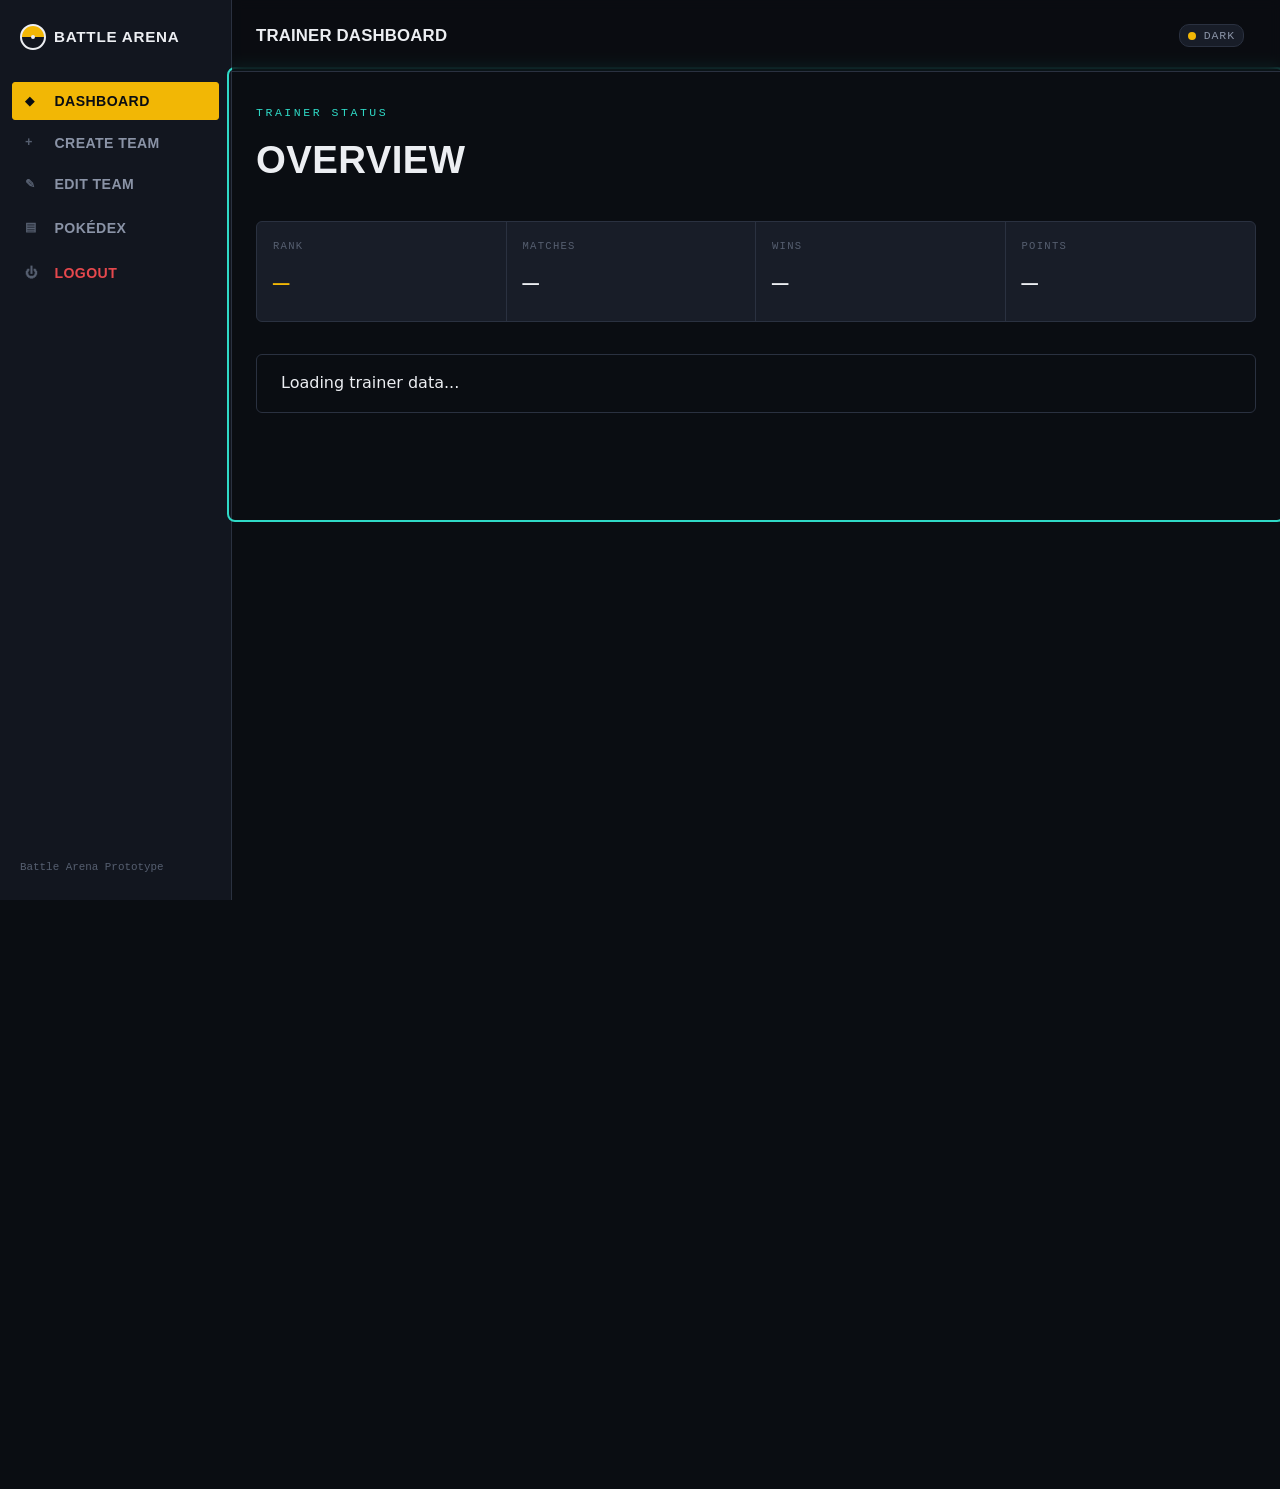
==== commit c15c78ae: "modify moves visibility during battle" ====
--- a/frontend/battle.html
+++ b/frontend/battle.html
@@ -177,7 +177,7 @@
 
             <!-- Move Selection Panel -->
             <div class="move-panel-container">
-              <div class="move-panel" id="move-panel" hidden></div>
+              <div class="move-panel" id="move-panel"></div>
             </div>
           </div>
 
--- a/frontend/css/battle.css
+++ b/frontend/css/battle.css
@@ -1,1143 +1,1363 @@
-/* ============================================================
-   POKÉMON BATTLE ARENA — DESKTOP UI DESIGN
-   Emergent Design System Integration
-   ============================================================ */
-
-/* ---------- Battle Shell & Backdrop ---------- */
-.battle-shell {
-  position: relative;
-  min-height: 100vh;
-  overflow: hidden;
-  isolation: isolate;
-  display: flex;
-  flex-direction: column;
-  background: var(--bg);
-  color: var(--text);
-}
-
-.battle-bg {
-  position: absolute;
-  inset: 0;
-  z-index: -2;
-  background-image: url('../assets/images/backgrounds/battle-bg.svg');
-  background-size: cover;
-  background-position: center;
-}
-
-.battle-scrim {
-  position: absolute;
-  inset: 0;
-  z-index: -1;
-  background: linear-gradient(180deg, rgba(5, 6, 10, 0.88) 0%, rgba(5, 6, 10, 0.68) 45%, rgba(5, 6, 10, 0.92) 100%);
-}
-
-[data-theme='light'] .battle-scrim {
-  background: linear-gradient(180deg, rgba(242, 240, 234, 0.92) 0%, rgba(242, 240, 234, 0.78) 45%, rgba(242, 240, 234, 0.95) 100%);
-}
-
-/* ---------- Topbar for Pre-Arena Screens ---------- */
-.battle-topbar {
-  height: 54px;
-  display: flex;
-  align-items: center;
-  justify-content: space-between;
-  padding-inline: var(--space-5);
-  background: rgba(10, 13, 18, 0.78);
-  backdrop-filter: blur(8px);
-  border-bottom: 1px solid var(--border);
-  z-index: 100;
-  flex-shrink: 0;
-}
-
-[data-theme='light'] .battle-topbar {
-  background: rgba(255, 255, 255, 0.85);
-}
-
-.battle-topbar-brand {
-  display: flex;
-  align-items: center;
-  gap: var(--space-2);
-  font-family: var(--font-display);
-  font-weight: 700;
-  font-size: 0.95rem;
-  letter-spacing: 0.06em;
-  text-transform: uppercase;
-}
-
-.battle-topbar .exit-battle-btn {
-  padding: 0.45em 0.9em;
-  font-size: 0.78rem;
-  letter-spacing: 0.06em;
-}
-
-/* Hide topbar during the arena combat since the arena layout has its own embedded header & exit button */
-.battle-shell:has(.arena-screen:not([hidden])) .battle-topbar {
-  display: none;
-}
-
-/* ---------- Main Screen Router Container ---------- */
-#main {
-  flex: 1;
-  display: flex;
-  flex-direction: column;
-  min-height: 0;
-  outline: none;
-}
-
-.battle-screen {
-  flex: 1;
-  display: flex;
-  flex-direction: column;
-  align-items: center;
-  justify-content: center;
-  padding: var(--space-6) var(--space-5);
-  text-align: center;
-  min-height: 0;
-}
-
-.battle-screen[hidden] {
-  display: none !important;
-}
-
-.battle-screen .eyebrow {
-  display: block;
-  margin-bottom: var(--space-2);
-}
-
-.battle-screen h2 {
-  margin-bottom: var(--space-5);
-}
-
-/* ============================================================
-   SCREEN 1: TEAM REVEAL
-   ============================================================ */
-.reveal-columns {
-  display: grid;
-  grid-template-columns: 1fr auto 1fr;
-  gap: var(--space-5);
-  align-items: stretch;
-  width: 100%;
-  max-width: 1040px;
-  margin-bottom: var(--space-6);
-}
-
-.reveal-side.card {
-  background: var(--bg-elevated);
-  border: 1px solid var(--border);
-  border-radius: var(--radius-md);
-  padding: var(--space-4);
-  display: flex;
-  flex-direction: column;
-  text-align: left;
-  box-shadow: var(--shadow-soft);
-}
-
-.reveal-side-header {
-  margin-bottom: var(--space-3);
-  padding-bottom: var(--space-2);
-  border-bottom: 1px solid var(--border);
-}
-
-.reveal-side.side-player h3 {
-  color: var(--accent-secondary);
-  font-size: 1.15rem;
-}
-
-.reveal-side.side-opponent h3 {
-  color: var(--accent-primary);
-  font-size: 1.15rem;
-}
-
-.reveal-vs-badge {
-  width: 48px;
-  height: 48px;
-  border-radius: 50%;
-  background: var(--surface-2);
-  border: 2px solid var(--border-strong);
-  display: flex;
-  align-items: center;
-  justify-content: center;
-  font-family: var(--font-display);
-  font-weight: 700;
-  font-size: 1.1rem;
-  color: var(--accent-primary);
-  align-self: center;
-  box-shadow: var(--shadow-soft);
-}
-
-.reveal-grid {
-  display: grid;
-  grid-template-columns: repeat(3, 1fr);
-  gap: var(--space-3);
-}
-
-.reveal-card {
-  background: var(--surface);
-  border: 1px solid var(--border);
-  border-radius: var(--radius-sm);
-  padding: var(--space-3);
-  display: flex;
-  flex-direction: column;
-  align-items: center;
-  justify-content: center;
-  text-align: center;
-  min-height: 94px;
-  opacity: 0;
-  transform: translateY(8px);
-  transition: opacity var(--t-slow) var(--ease), transform var(--t-slow) var(--ease),
-    border-color var(--t-fast) var(--ease);
-}
-
-.reveal-card.is-visible {
-  opacity: 1;
-  transform: translateY(0);
-}
-
-.reveal-card .mon-portrait {
-  width: 52px;
-  height: 52px;
-  display: flex;
-  align-items: center;
-  justify-content: center;
-  margin-bottom: var(--space-1);
-}
-
-.reveal-card .mon-portrait img {
-  width: 100%;
-  height: 100%;
-  object-fit: contain;
-}
-
-.reveal-card .mon-name {
-  font-family: var(--font-mono);
-  font-size: 0.7rem;
-  letter-spacing: 0.05em;
-  text-transform: uppercase;
-  color: var(--text);
-  font-weight: 600;
-}
-
-/* ============================================================
-   SCREEN 2: MATCH INTRO
-   ============================================================ */
-.match-banner {
-  font-family: var(--font-display);
-  font-weight: 700;
-  text-transform: uppercase;
-  font-size: clamp(2.4rem, 5vw, 3.8rem);
-  color: var(--accent-primary);
-  letter-spacing: 0.04em;
-  text-shadow: 0 4px 24px rgba(0, 0, 0, 0.8);
-}
-
-.match-subbanner {
-  font-family: var(--font-mono);
-  font-size: 0.88rem;
-  color: var(--text-muted);
-  margin-top: var(--space-2);
-  letter-spacing: 0.12em;
-  text-transform: uppercase;
-}
-
-.mon-intro-card {
-  background: var(--bg-elevated);
-  border: 1px solid var(--border-strong);
-  border-radius: var(--radius-md);
-  padding: var(--space-5);
-  width: 100%;
-  max-width: 440px;
-  margin-top: var(--space-5);
-  box-shadow: var(--shadow-hard);
-  text-align: center;
-}
-
-.mon-intro-card .mon-portrait {
-  width: 100px;
-  height: 100px;
-  margin: 0 auto var(--space-3);
-  display: flex;
-  align-items: center;
-  justify-content: center;
-}
-
-.mon-intro-card .mon-portrait img {
-  width: 100%;
-  height: 100%;
-  object-fit: contain;
-  filter: drop-shadow(0 6px 14px rgba(0, 0, 0, 0.5));
-}
-
-.mon-intro-card .mon-name {
-  font-family: var(--font-display);
-  font-weight: 700;
-  text-transform: uppercase;
-  font-size: 1.35rem;
-  color: var(--text);
-  margin-bottom: var(--space-2);
-}
-
-.mon-intro-stats {
-  display: grid;
-  grid-template-columns: repeat(3, 1fr);
-  gap: var(--space-2);
-  margin-top: var(--space-4);
-  border-top: 1px solid var(--border);
-  padding-top: var(--space-3);
-}
-
-.mon-intro-stats .cell {
-  background: var(--surface);
-  border: 1px solid var(--border);
-  border-radius: var(--radius-sm);
-  padding: var(--space-2);
-  text-align: center;
-}
-
-.mon-intro-stats .cell .l {
-  font-family: var(--font-mono);
-  font-size: 0.62rem;
-  color: var(--text-faint);
-  text-transform: uppercase;
-  letter-spacing: 0.08em;
-  display: block;
-  margin-bottom: 2px;
-}
-
-.mon-intro-stats .cell .v {
-  font-family: var(--font-mono);
-  font-size: 1.05rem;
-  font-weight: 600;
-  color: var(--text);
-}
-
-/* ============================================================
-   SCREEN 3: TRAINER POKÉMON SELECTION
-   ============================================================ */
-.select-grid {
-  display: grid;
-  grid-template-columns: repeat(3, 1fr);
-  gap: var(--space-4);
-  max-width: 900px;
-  width: 100%;
-  margin-top: var(--space-4);
-}
-
-.select-card {
-  background: var(--surface);
-  border: 1px solid var(--border);
-  border-radius: var(--radius-md);
-  padding: var(--space-4);
-  cursor: pointer;
-  text-align: left;
-  transition: all var(--t-fast) var(--ease);
-  display: flex;
-  flex-direction: column;
-  justify-content: space-between;
-  min-height: 135px;
-}
-
-.select-card:hover:not([disabled]) {
-  border-color: var(--accent-primary);
-  transform: translateY(-2px);
-  box-shadow: var(--shadow-soft);
-}
-
-.select-card[disabled] {
-  opacity: 0.38;
-  cursor: not-allowed;
-  border-style: dashed;
-}
-
-.select-card .mon-portrait {
-  width: 60px;
-  height: 60px;
-  display: flex;
-  align-items: center;
-  justify-content: center;
-  margin-bottom: var(--space-2);
-}
-
-.select-card .mon-portrait img {
-  width: 100%;
-  height: 100%;
-  object-fit: contain;
-}
-
-.select-card .mon-name {
-  font-family: var(--font-display);
-  font-weight: 700;
-  text-transform: uppercase;
-  font-size: 1.05rem;
-  color: var(--text);
-  margin-bottom: var(--space-1);
-}
-
-.select-card .used-tag {
-  font-family: var(--font-mono);
-  font-size: 0.68rem;
-  color: var(--danger);
-  font-weight: 600;
-  text-transform: uppercase;
-  letter-spacing: 0.08em;
-  margin-top: var(--space-2);
-}
-
-/* ============================================================
-   SCREEN 4: MATCHUP CONFIRMATION
-   ============================================================ */
-.matchup-grid {
-  display: grid;
-  grid-template-columns: 1fr auto 1fr;
-  gap: var(--space-6);
-  align-items: center;
-  max-width: 740px;
-  width: 100%;
-  margin-top: var(--space-5);
-}
-
-.matchup-card {
-  background: var(--bg-elevated);
-  border: 1px solid var(--border-strong);
-  border-radius: var(--radius-md);
-  padding: var(--space-4);
-  text-align: center;
-  box-shadow: var(--shadow-soft);
-}
-
-.matchup-card .mon-portrait {
-  width: 80px;
-  height: 80px;
-  margin: 0 auto var(--space-2);
-  display: flex;
-  align-items: center;
-  justify-content: center;
-}
-
-.matchup-card .mon-portrait img {
-  width: 100%;
-  height: 100%;
-  object-fit: contain;
-}
-
-.matchup-card .mon-name {
-  font-family: var(--font-display);
-  font-weight: 700;
-  text-transform: uppercase;
-  font-size: 1.15rem;
-  color: var(--text);
-  margin-bottom: var(--space-1);
-}
-
-.matchup-vs-badge {
-  font-family: var(--font-display);
-  font-weight: 700;
-  font-size: 1.8rem;
-  color: var(--accent-primary);
-}
-
-.matchup-first-tag {
-  display: inline-flex;
-  align-items: center;
-  gap: var(--space-2);
-  margin-top: var(--space-4);
-  font-family: var(--font-mono);
-  font-size: 0.74rem;
-  letter-spacing: 0.08em;
-  text-transform: uppercase;
-  color: var(--accent-secondary);
-  border: 1px solid var(--accent-secondary);
-  border-radius: var(--radius-sm);
-  padding: 0.4em 0.9em;
-  background: rgba(47, 217, 198, 0.08);
-}
-
-.matchup-actions {
-  display: flex;
-  gap: var(--space-3);
-  justify-content: center;
-}
-
-/* ============================================================
-   SCREEN 5: MAIN 3-COLUMN ARENA LAYOUT
-   Desktop-First: 1366x768 & 1920x1080
-   ============================================================ */
-.arena-screen {
-  padding: 0;
-  height: 100vh;
-  overflow: hidden;
-  justify-content: stretch;
-}
-
-.arena-desktop-grid {
-  display: grid;
-  grid-template-columns: 240px 1fr 240px;
-  gap: 18px;
-  width: 100%;
-  max-width: 1380px;
-  height: 100%;
-  margin: 0 auto;
-  padding: 16px 20px;
-  align-items: stretch;
-  box-sizing: border-box;
-}
-
-@media (min-width: 1600px) {
-  .arena-desktop-grid {
-    max-width: 1620px;
-    grid-template-columns: 280px 1fr 280px;
-    gap: 28px;
-    padding: 22px 32px;
-  }
-}
-
-/* ---------- Left Sidebar (Battle Log + Trainer Tracker) ---------- */
-.arena-sidebar-left {
-  display: flex;
-  flex-direction: column;
-  gap: 14px;
-  height: 100%;
-  min-height: 0;
-}
-
-.battle-log-panel {
-  flex: 0 0 210px;
-  max-height: 220px;
-  background: rgba(18, 22, 31, 0.95);
-  border: 1px solid var(--border);
-  border-radius: var(--radius-md);
-  padding: var(--space-3);
-  display: flex;
-  flex-direction: column;
-  box-shadow: var(--shadow-soft);
-}
-
-[data-theme='light'] .battle-log-panel {
-  background: rgba(255, 255, 255, 0.96);
-}
-
-.panel-header {
-  margin-bottom: var(--space-2);
-  padding-bottom: var(--space-1);
-  border-bottom: 1px solid var(--border);
-  flex-shrink: 0;
-}
-
-.panel-header .eyebrow {
-  display: block;
-  font-size: 0.65rem;
-  margin-bottom: 2px;
-}
-
-.panel-header h4 {
-  font-family: var(--font-display);
-  font-size: 0.95rem;
-  font-weight: 700;
-  letter-spacing: 0.05em;
-  text-transform: uppercase;
-  margin: 0;
-  color: var(--text);
-}
-
-#battle-log-list {
-  flex: 1;
-  overflow-y: auto;
-  display: flex;
-  flex-direction: column;
-  gap: 4px;
-  padding-right: 4px;
-}
-
-#battle-log-list::-webkit-scrollbar {
-  width: 4px;
-}
-
-#battle-log-list::-webkit-scrollbar-track {
-  background: rgba(0, 0, 0, 0.2);
-}
-
-#battle-log-list::-webkit-scrollbar-thumb {
-  background: var(--border-strong);
-  border-radius: var(--radius-sm);
-}
-
-.battle-log-entry {
-  font-family: var(--font-mono);
-  font-size: 0.72rem;
-  color: var(--text-muted);
-  padding: 3px 0;
-  border-bottom: 1px solid rgba(42, 49, 64, 0.4);
-  line-height: 1.4;
-  text-align: left;
-}
-
-.battle-log-entry:last-child {
-  border-bottom: none;
-}
-
-/* ---------- Team Trackers (Trainer & Opponent) ---------- */
-.team-tracker-panel {
-  flex: 1;
-  min-height: 0;
-  background: rgba(18, 22, 31, 0.95);
-  border: 1px solid var(--border);
-  border-radius: var(--radius-md);
-  padding: var(--space-3);
-  display: flex;
-  flex-direction: column;
-  box-shadow: var(--shadow-soft);
-}
-
-[data-theme='light'] .team-tracker-panel {
-  background: rgba(255, 255, 255, 0.96);
-}
-
-.team-tracker-list {
-  flex: 1;
-  overflow-y: auto;
-  display: flex;
-  flex-direction: column;
-  gap: 6px;
-  padding-right: 2px;
-}
-
-.team-tracker-list::-webkit-scrollbar {
-  width: 4px;
-}
-
-.team-tracker-list::-webkit-scrollbar-track {
-  background: rgba(0, 0, 0, 0.2);
-}
-
-.team-tracker-list::-webkit-scrollbar-thumb {
-  background: var(--border-strong);
-  border-radius: var(--radius-sm);
-}
-
-.tracker-item {
-  display: flex;
-  align-items: center;
-  gap: 8px;
-  padding: 4px 8px;
-  border-radius: var(--radius-sm);
-  background: var(--surface);
-  border: 1px solid var(--border);
-  border-left: 3px solid var(--border-strong);
-  font-family: var(--font-mono);
-  font-size: 0.74rem;
-  transition: all 180ms ease;
-  text-align: left;
-}
-
-.tracker-portrait {
-  width: 26px;
-  height: 26px;
-  display: flex;
-  align-items: center;
-  justify-content: center;
-  flex-shrink: 0;
-  overflow: hidden;
-}
-
-.tracker-portrait img,
-.tracker-portrait svg {
-  width: 100%;
-  height: 100%;
-  object-fit: contain;
-}
-
-.tracker-name {
-  flex: 1;
-  white-space: nowrap;
-  overflow: hidden;
-  text-overflow: ellipsis;
-  font-weight: 600;
-  color: var(--text);
-}
-
-.tracker-status-dot {
-  width: 7px;
-  height: 7px;
-  border-radius: 50%;
-  flex-shrink: 0;
-}
-
-/* Status: Available (Green) */
-.tracker-item.is-available {
-  border-left-color: #22c55e;
-}
-
-.tracker-item.is-available .tracker-status-dot {
-  background: #22c55e;
-}
-
-/* Status: Active (Green + Highlight) */
-.tracker-item.is-active {
-  border-left-color: #22c55e;
-  background: rgba(34, 197, 94, 0.12);
-  box-shadow: 0 0 8px rgba(34, 197, 94, 0.2);
-}
-
-.tracker-item.is-active .tracker-name {
-  font-weight: 700;
-  color: #86efac;
-}
-
-.tracker-active-badge {
-  font-size: 0.55rem;
-  font-weight: 700;
-  letter-spacing: 0.05em;
-  text-transform: uppercase;
-  color: #22c55e;
-  background: rgba(34, 197, 94, 0.2);
-  padding: 1px 4px;
-  border-radius: 2px;
-  flex-shrink: 0;
-}
-
-/* Status: Completed (Red) */
-.tracker-item.is-completed {
-  border-left-color: #ef4444;
-  opacity: 0.55;
-}
-
-.tracker-item.is-completed .tracker-status-dot {
-  background: #ef4444;
-}
-
-.tracker-item.is-completed .tracker-portrait img,
-.tracker-item.is-completed .tracker-portrait svg {
-  filter: grayscale(0.7);
-}
-
-/* ---------- Right Sidebar (Exit Action + Opponent Tracker) ---------- */
-.arena-sidebar-right {
-  display: flex;
-  flex-direction: column;
-  gap: 14px;
-  height: 100%;
-  min-height: 0;
-}
-
-.arena-exit-wrap {
-  flex-shrink: 0;
-}
-
-.arena-exit-wrap .exit-battle-btn {
-  width: 100%;
-  padding: 0.75em 1.2em;
-  font-size: 0.88rem;
-  letter-spacing: 0.08em;
-}
-
-/* ---------- Center Combat Column ---------- */
-.arena-main-column {
-  display: flex;
-  flex-direction: column;
-  justify-content: space-between;
-  height: 100%;
-  min-width: 0;
-  gap: 12px;
-}
-
-/* ---------- Battlefield Stage ---------- */
-.arena-stage {
-  position: relative;
-  flex: 1;
-  min-height: 380px;
-  width: 100%;
-  border: 1px solid var(--border-strong);
-  border-radius: var(--radius-md);
-  background: radial-gradient(ellipse at 50% 55%, rgba(31, 37, 48, 0.75) 0%, rgba(10, 13, 18, 0.94) 100%);
-  overflow: hidden;
-  box-shadow: var(--shadow-hard);
-}
-
-[data-theme='light'] .arena-stage {
-  background: radial-gradient(ellipse at 50% 55%, rgba(234, 231, 222, 0.9) 0%, rgba(242, 240, 234, 0.98) 100%);
-}
-
-.combatant {
-  position: absolute;
-  text-align: center;
-  z-index: 10;
-}
-
-.combatant.opponent {
-  top: 18px;
-  right: 24px;
-  display: flex;
-  flex-direction: column;
-  align-items: flex-end;
-  gap: 4px;
-}
-
-.combatant.player {
-  bottom: 14px;
-  left: 24px;
-  display: flex;
-  flex-direction: column;
-  align-items: flex-start;
-  gap: 4px;
-}
-
-.mon-stage-spot {
-  position: relative;
-  width: 145px;
-  height: 145px;
-  display: flex;
-  align-items: center;
-  justify-content: center;
-}
-
-.combatant.player .mon-stage-spot {
-  width: 160px;
-  height: 160px;
-}
-
-.mon-platform-shadow {
-  position: absolute;
-  bottom: 6px;
-  width: 115px;
-  height: 18px;
-  background: radial-gradient(ellipse, rgba(0, 0, 0, 0.65) 0%, transparent 70%);
-  border-radius: 50%;
-  pointer-events: none;
-  z-index: 1;
-}
-
-.combatant .mon-portrait {
-  width: 100%;
-  height: 100%;
-  display: flex;
-  align-items: center;
-  justify-content: center;
-  position: relative;
-  z-index: 2;
-  transition: transform var(--t-fast) var(--ease), opacity var(--t-med) var(--ease);
-}
-
-.combatant.player .mon-portrait {
-  transform: scaleX(-1);
-}
-
-.combatant .mon-portrait img {
-  width: 100%;
-  height: 100%;
-  object-fit: contain;
-  filter: drop-shadow(0 8px 16px rgba(0, 0, 0, 0.6));
-}
-
-.combatant .mon-name-tag {
-  font-family: var(--font-display);
-  font-weight: 700;
-  text-transform: uppercase;
-  font-size: 0.85rem;
-  color: var(--text-muted);
-}
-
-/* Combat Animations */
-.combatant.is-attacking .mon-portrait {
-  animation: attack-lunge 420ms var(--ease);
-}
-
-.combatant.player.is-attacking .mon-portrait {
-  animation-name: attack-lunge-player;
-}
-
-@keyframes attack-lunge {
-  0% { transform: translateX(0); }
-  40% { transform: translateX(-24px); }
-  100% { transform: translateX(0); }
-}
-
-@keyframes attack-lunge-player {
-  0% { transform: scaleX(-1) translateX(0); }
-  40% { transform: scaleX(-1) translateX(-24px); }
-  100% { transform: scaleX(-1) translateX(0); }
-}
-
-.combatant.is-hit .mon-portrait {
-  animation: hit-shake 380ms var(--ease);
-}
-
-@keyframes hit-shake {
-  0%, 100% { transform: translateX(0); filter: brightness(1); }
-  20% { transform: translateX(8px); filter: brightness(2.2) saturate(0); }
-  40% { transform: translateX(-8px); }
-  60% { transform: translateX(5px); filter: brightness(1.5); }
-  80% { transform: translateX(-3px); }
-}
-
-.combatant.player.is-hit .mon-portrait {
-  animation-name: hit-shake-player;
-}
-
-@keyframes hit-shake-player {
-  0%, 100% { transform: scaleX(-1) translateX(0); filter: brightness(1); }
-  20% { transform: scaleX(-1) translateX(8px); filter: brightness(2.2) saturate(0); }
-  40% { transform: scaleX(-1) translateX(-8px); }
-  60% { transform: scaleX(-1) translateX(5px); filter: brightness(1.5); }
-  80% { transform: scaleX(-1) translateX(-3px); }
-}
-
-.combatant.is-fainted .mon-portrait {
-  opacity: 0;
-  transform: translateY(30px) rotate(8deg);
-}
-
-@media (prefers-reduced-motion: reduce) {
-  .combatant.is-attacking .mon-portrait,
-  .combatant.is-hit .mon-portrait {
-    animation: none;
-  }
-}
-
-/* ---------- Health Bar HUD Cards ---------- */
-.hp-panel {
-  min-width: 240px;
-  background: rgba(18, 22, 31, 0.95);
-  border: 1px solid var(--border-strong);
-  border-radius: var(--radius-sm);
-  padding: 8px 12px;
-  box-shadow: var(--shadow-soft);
-  text-align: left;
-}
-
-[data-theme='light'] .hp-panel {
-  background: rgba(255, 255, 255, 0.96);
-}
-
-.hp-panel-top {
-  display: flex;
-  justify-content: space-between;
-  align-items: baseline;
-  margin-bottom: 4px;
-}
-
-.hp-panel .mon-name-sm {
-  font-family: var(--font-display);
-  font-weight: 700;
-  text-transform: uppercase;
-  font-size: 0.92rem;
-  color: var(--text);
-}
-
-.hp-panel .hp-numbers {
-  font-family: var(--font-mono);
-  font-size: 0.72rem;
-  color: var(--text-muted);
-  font-weight: 600;
-}
-
-.hp-bar-track {
-  height: 8px;
-  border-radius: var(--radius-sm);
-  background: var(--surface-2);
-  border: 1px solid var(--border);
-  overflow: hidden;
-}
-
-.hp-bar-fill {
-  height: 100%;
-  background: var(--success);
-  transition: width var(--t-slow) var(--ease), background var(--t-med) var(--ease);
-}
-
-.hp-bar-track[data-state='damaged'] .hp-bar-fill {
-  background: var(--warning);
-}
-
-.hp-bar-track[data-state='critical'] .hp-bar-fill {
-  background: var(--danger);
-}
-
-.hp-panel-bot {
-  display: flex;
-  justify-content: space-between;
-  align-items: center;
-  margin-top: 3px;
-}
-
-.hp-state-label {
-  font-family: var(--font-mono);
-  font-size: 0.62rem;
-  letter-spacing: 0.08em;
-  text-transform: uppercase;
-  color: var(--text-faint);
-}
-
-/* ---------- Central Combat Message & Countdown ---------- */
-.center-message {
-  position: absolute;
-  left: 50%;
-  top: 48%;
-  transform: translate(-50%, -50%);
-  text-align: center;
-  min-width: 320px;
-  pointer-events: none;
-  z-index: 20;
-}
-
-.center-message .line {
-  font-family: var(--font-display);
-  font-weight: 700;
-  text-transform: uppercase;
-  font-size: clamp(1.15rem, 2.2vw, 1.55rem);
-  color: var(--text);
-  text-shadow: 0 2px 14px rgba(0, 0, 0, 0.9), 0 0 8px rgba(0, 0, 0, 0.7);
-  opacity: 0;
-  transform: translateY(4px);
-  transition: opacity 180ms ease, transform 180ms ease;
-}
-
-.center-message .line.is-visible {
-  opacity: 1;
-  transform: translateY(0);
-}
-
-.center-message .line.damage {
-  color: var(--accent-primary);
-  font-size: clamp(0.98rem, 1.8vw, 1.25rem);
-  margin-top: 4px;
-}
-
-.center-message.is-countdown .line {
-  font-size: clamp(3rem, 7vw, 4.6rem);
-  font-weight: 900;
-  color: var(--accent-primary);
-  letter-spacing: 0.08em;
-  text-shadow: 0 4px 24px rgba(0, 0, 0, 0.9), 0 0 24px rgba(242, 183, 5, 0.4);
-}
-
-/* ---------- Move Selection Panel ---------- */
-.move-panel-container {
-  width: 100%;
-  flex-shrink: 0;
-}
-
-.move-panel {
-  display: grid;
-  grid-template-columns: repeat(4, 1fr);
-  gap: 10px;
-  width: 100%;
-}
-
-.move-panel[hidden] {
-  display: none !important;
-}
-
-.move-btn {
-  background: var(--surface);
-  border: 1px solid var(--border-strong);
-  border-radius: var(--radius-sm);
-  padding: 10px 12px;
-  cursor: pointer;
-  text-align: left;
-  transition: all var(--t-fast) var(--ease);
-  display: flex;
-  flex-direction: column;
-  justify-content: space-between;
-  min-height: 64px;
-  position: relative;
-}
-
-.move-btn:hover:not([disabled]) {
-  border-color: var(--accent-primary);
-  background: var(--bg-elevated);
-  transform: translateY(-1px);
-  box-shadow: 0 0 0 2px rgba(242, 183, 5, 0.15);
-}
-
-.move-btn[disabled] {
-  opacity: 0.42;
-  cursor: not-allowed;
-}
-
-.move-btn .move-name {
-  font-family: var(--font-display);
-  font-weight: 700;
-  text-transform: uppercase;
-  font-size: 0.95rem;
-  color: var(--text);
-  margin-bottom: 4px;
-}
-
-.move-btn .move-meta {
-  display: flex;
-  gap: 6px;
-  align-items: center;
-  font-family: var(--font-mono);
-  font-size: 0.68rem;
-  color: var(--text-muted);
-}
-
-/* ============================================================
-   SCREEN 6 & 7: MATCH & SESSION SUMMARIES
-   ============================================================ */
-.summary-panel {
-  background: var(--bg-elevated);
-  border: 1px solid var(--border-strong);
-  border-radius: var(--radius-md);
-  padding: var(--space-6);
-  max-width: 440px;
-  width: 100%;
-  box-shadow: var(--shadow-hard);
-  text-align: center;
-}
-
-.summary-panel.session-panel {
-  max-width: 520px;
-}
-
-.summary-result {
-  font-family: var(--font-display);
-  font-weight: 700;
-  text-transform: uppercase;
-  font-size: 2.2rem;
-  margin-bottom: var(--space-4);
-  letter-spacing: 0.04em;
-}
-
-.summary-result.win {
-  color: var(--success);
-}
-
-.summary-result.loss {
-  color: var(--danger);
-}
-
-.summary-stat-grid {
-  display: grid;
-  grid-template-columns: repeat(2, 1fr);
-  gap: var(--space-3);
-  margin-bottom: var(--space-5);
-  text-align: center;
-}
-
-.summary-stat-grid.four-col {
-  grid-template-columns: repeat(4, 1fr);
-}
-
-.summary-stat-grid .cell {
-  background: var(--surface);
-  border: 1px solid var(--border);
-  border-radius: var(--radius-sm);
-  padding: var(--space-3);
-}
-
-.summary-stat-grid .cell .l {
-  font-family: var(--font-mono);
-  font-size: 0.62rem;
-  color: var(--text-faint);
-  text-transform: uppercase;
-  letter-spacing: 0.1em;
-  display: block;
-  margin-bottom: 3px;
-}
-
-.summary-stat-grid .cell .v {
-  font-family: var(--font-mono);
-  font-size: 1.4rem;
-  font-weight: 700;
-  color: var(--accent-primary);
-}+/* ============================================================
+   POKÉMON BATTLE ARENA — DESKTOP UI DESIGN
+   Emergent Design System Integration
+   ============================================================ */
+
+/* ---------- Battle Shell & Backdrop ---------- */
+.battle-shell {
+  position: relative;
+  min-height: 100vh;
+  overflow: hidden;
+  isolation: isolate;
+  display: flex;
+  flex-direction: column;
+  background: var(--bg);
+  color: var(--text);
+}
+
+.battle-bg {
+  position: absolute;
+  inset: 0;
+  z-index: -2;
+  background-image: url('../assets/images/backgrounds/battle-bg.svg');
+  background-size: cover;
+  background-position: center;
+}
+
+.battle-scrim {
+  position: absolute;
+  inset: 0;
+  z-index: -1;
+  background: linear-gradient(180deg, rgba(5, 6, 10, 0.88) 0%, rgba(5, 6, 10, 0.68) 45%, rgba(5, 6, 10, 0.92) 100%);
+}
+
+[data-theme='light'] .battle-scrim {
+  background: linear-gradient(180deg, rgba(242, 240, 234, 0.92) 0%, rgba(242, 240, 234, 0.78) 45%, rgba(242, 240, 234, 0.95) 100%);
+}
+
+/* ---------- Topbar for Pre-Arena Screens ---------- */
+.battle-topbar {
+  height: 54px;
+  display: flex;
+  align-items: center;
+  justify-content: space-between;
+  padding-inline: var(--space-5);
+  background: rgba(10, 13, 18, 0.78);
+  backdrop-filter: blur(8px);
+  border-bottom: 1px solid var(--border);
+  z-index: 100;
+  flex-shrink: 0;
+}
+
+[data-theme='light'] .battle-topbar {
+  background: rgba(255, 255, 255, 0.85);
+}
+
+.battle-topbar-brand {
+  display: flex;
+  align-items: center;
+  gap: var(--space-2);
+  font-family: var(--font-display);
+  font-weight: 700;
+  font-size: 0.95rem;
+  letter-spacing: 0.06em;
+  text-transform: uppercase;
+}
+
+.battle-topbar .exit-battle-btn {
+  padding: 0.45em 0.9em;
+  font-size: 0.78rem;
+  letter-spacing: 0.06em;
+}
+
+/* Hide topbar during the arena combat since the arena layout has its own embedded header & exit button */
+.battle-shell:has(.arena-screen:not([hidden])) .battle-topbar {
+  display: none;
+}
+
+/* ---------- Main Screen Router Container ---------- */
+#main {
+  flex: 1;
+  display: flex;
+  flex-direction: column;
+  min-height: 0;
+  outline: none;
+}
+
+.battle-screen {
+  flex: 1;
+  display: flex;
+  flex-direction: column;
+  align-items: center;
+  justify-content: center;
+  padding: var(--space-6) var(--space-5);
+  text-align: center;
+  min-height: 0;
+}
+
+.battle-screen[hidden] {
+  display: none !important;
+}
+
+.battle-screen .eyebrow {
+  display: block;
+  margin-bottom: var(--space-2);
+}
+
+.battle-screen h2 {
+  margin-bottom: var(--space-5);
+}
+
+/* ============================================================
+   SCREEN 1: TEAM REVEAL
+   ============================================================ */
+.reveal-columns {
+  display: grid;
+  grid-template-columns: 1fr auto 1fr;
+  gap: var(--space-5);
+  align-items: stretch;
+  width: 100%;
+  max-width: 1040px;
+  margin-bottom: var(--space-6);
+}
+
+.reveal-side.card {
+  background: var(--bg-elevated);
+  border: 1px solid var(--border);
+  border-radius: var(--radius-md);
+  padding: var(--space-4);
+  display: flex;
+  flex-direction: column;
+  text-align: left;
+  box-shadow: var(--shadow-soft);
+}
+
+.reveal-side-header {
+  margin-bottom: var(--space-3);
+  padding-bottom: var(--space-2);
+  border-bottom: 1px solid var(--border);
+}
+
+.reveal-side.side-player h3 {
+  color: var(--accent-secondary);
+  font-size: 1.15rem;
+}
+
+.reveal-side.side-opponent h3 {
+  color: var(--accent-primary);
+  font-size: 1.15rem;
+}
+
+.reveal-vs-badge {
+  width: 48px;
+  height: 48px;
+  border-radius: 50%;
+  background: var(--surface-2);
+  border: 2px solid var(--border-strong);
+  display: flex;
+  align-items: center;
+  justify-content: center;
+  font-family: var(--font-display);
+  font-weight: 700;
+  font-size: 1.1rem;
+  color: var(--accent-primary);
+  align-self: center;
+  box-shadow: var(--shadow-soft);
+}
+
+.reveal-grid {
+  display: grid;
+  grid-template-columns: repeat(3, 1fr);
+  gap: var(--space-3);
+}
+
+.reveal-card {
+  background: var(--surface);
+  border: 1px solid var(--border);
+  border-radius: var(--radius-sm);
+  padding: var(--space-3);
+  display: flex;
+  flex-direction: column;
+  align-items: center;
+  justify-content: center;
+  text-align: center;
+  min-height: 94px;
+  opacity: 0;
+  transform: translateY(8px);
+  transition: opacity var(--t-slow) var(--ease), transform var(--t-slow) var(--ease),
+    border-color var(--t-fast) var(--ease);
+}
+
+.reveal-card.is-visible {
+  opacity: 1;
+  transform: translateY(0);
+}
+
+.reveal-card .mon-portrait {
+  width: 52px;
+  height: 52px;
+  display: flex;
+  align-items: center;
+  justify-content: center;
+  margin-bottom: var(--space-1);
+}
+
+.reveal-card .mon-portrait img {
+  width: 100%;
+  height: 100%;
+  object-fit: contain;
+}
+
+.reveal-card .mon-name {
+  font-family: var(--font-mono);
+  font-size: 0.7rem;
+  letter-spacing: 0.05em;
+  text-transform: uppercase;
+  color: var(--text);
+  font-weight: 600;
+}
+
+/* ============================================================
+   SCREEN 2: MATCH INTRO
+   ============================================================ */
+.match-banner {
+  font-family: var(--font-display);
+  font-weight: 700;
+  text-transform: uppercase;
+  font-size: clamp(2.4rem, 5vw, 3.8rem);
+  color: var(--accent-primary);
+  letter-spacing: 0.04em;
+  text-shadow: 0 4px 24px rgba(0, 0, 0, 0.8);
+}
+
+.match-subbanner {
+  font-family: var(--font-mono);
+  font-size: 0.88rem;
+  color: var(--text-muted);
+  margin-top: var(--space-2);
+  letter-spacing: 0.12em;
+  text-transform: uppercase;
+}
+
+.mon-intro-card {
+  background: var(--bg-elevated);
+  border: 1px solid var(--border-strong);
+  border-radius: var(--radius-md);
+  padding: var(--space-5);
+  width: 100%;
+  max-width: 440px;
+  margin-top: var(--space-5);
+  box-shadow: var(--shadow-hard);
+  text-align: center;
+}
+
+.mon-intro-card .mon-portrait {
+  width: 100px;
+  height: 100px;
+  margin: 0 auto var(--space-3);
+  display: flex;
+  align-items: center;
+  justify-content: center;
+}
+
+.mon-intro-card .mon-portrait img {
+  width: 100%;
+  height: 100%;
+  object-fit: contain;
+  filter: drop-shadow(0 6px 14px rgba(0, 0, 0, 0.5));
+}
+
+.mon-intro-card .mon-name {
+  font-family: var(--font-display);
+  font-weight: 700;
+  text-transform: uppercase;
+  font-size: 1.35rem;
+  color: var(--text);
+  margin-bottom: var(--space-2);
+}
+
+.mon-intro-stats {
+  display: grid;
+  grid-template-columns: repeat(3, 1fr);
+  gap: var(--space-2);
+  margin-top: var(--space-4);
+  border-top: 1px solid var(--border);
+  padding-top: var(--space-3);
+}
+
+.mon-intro-stats .cell {
+  background: var(--surface);
+  border: 1px solid var(--border);
+  border-radius: var(--radius-sm);
+  padding: var(--space-2);
+  text-align: center;
+}
+
+.mon-intro-stats .cell .l {
+  font-family: var(--font-mono);
+  font-size: 0.62rem;
+  color: var(--text-faint);
+  text-transform: uppercase;
+  letter-spacing: 0.08em;
+  display: block;
+  margin-bottom: 2px;
+}
+
+.mon-intro-stats .cell .v {
+  font-family: var(--font-mono);
+  font-size: 1.05rem;
+  font-weight: 600;
+  color: var(--text);
+}
+
+/* ============================================================
+   SCREEN 3: TRAINER POKÉMON SELECTION
+   ============================================================ */
+.select-grid {
+  display: grid;
+  grid-template-columns: repeat(3, 1fr);
+  gap: var(--space-4);
+  max-width: 900px;
+  width: 100%;
+  margin-top: var(--space-4);
+}
+
+.select-card {
+  background: var(--surface);
+  border: 1px solid var(--border);
+  border-radius: var(--radius-md);
+  padding: var(--space-4);
+  cursor: pointer;
+  text-align: left;
+  transition: all var(--t-fast) var(--ease);
+  display: flex;
+  flex-direction: column;
+  justify-content: space-between;
+  min-height: 135px;
+}
+
+.select-card:hover:not([disabled]) {
+  border-color: var(--accent-primary);
+  transform: translateY(-2px);
+  box-shadow: var(--shadow-soft);
+}
+
+.select-card[disabled] {
+  opacity: 0.38;
+  cursor: not-allowed;
+  border-style: dashed;
+}
+
+.select-card .mon-portrait {
+  width: 60px;
+  height: 60px;
+  display: flex;
+  align-items: center;
+  justify-content: center;
+  margin-bottom: var(--space-2);
+}
+
+.select-card .mon-portrait img {
+  width: 100%;
+  height: 100%;
+  object-fit: contain;
+}
+
+.select-card .mon-name {
+  font-family: var(--font-display);
+  font-weight: 700;
+  text-transform: uppercase;
+  font-size: 1.05rem;
+  color: var(--text);
+  margin-bottom: var(--space-1);
+}
+
+.select-card .used-tag {
+  font-family: var(--font-mono);
+  font-size: 0.68rem;
+  color: var(--danger);
+  font-weight: 600;
+  text-transform: uppercase;
+  letter-spacing: 0.08em;
+  margin-top: var(--space-2);
+}
+
+/* ============================================================
+   SCREEN 4: MATCHUP CONFIRMATION
+   ============================================================ */
+.matchup-grid {
+  display: grid;
+  grid-template-columns: 1fr auto 1fr;
+  gap: var(--space-6);
+  align-items: center;
+  max-width: 740px;
+  width: 100%;
+  margin-top: var(--space-5);
+}
+
+.matchup-card {
+  background: var(--bg-elevated);
+  border: 1px solid var(--border-strong);
+  border-radius: var(--radius-md);
+  padding: var(--space-4);
+  text-align: center;
+  box-shadow: var(--shadow-soft);
+}
+
+.matchup-card .mon-portrait {
+  width: 80px;
+  height: 80px;
+  margin: 0 auto var(--space-2);
+  display: flex;
+  align-items: center;
+  justify-content: center;
+}
+
+.matchup-card .mon-portrait img {
+  width: 100%;
+  height: 100%;
+  object-fit: contain;
+}
+
+.matchup-card .mon-name {
+  font-family: var(--font-display);
+  font-weight: 700;
+  text-transform: uppercase;
+  font-size: 1.15rem;
+  color: var(--text);
+  margin-bottom: var(--space-1);
+}
+
+.matchup-vs-badge {
+  font-family: var(--font-display);
+  font-weight: 700;
+  font-size: 1.8rem;
+  color: var(--accent-primary);
+}
+
+.matchup-first-tag {
+  display: inline-flex;
+  align-items: center;
+  gap: var(--space-2);
+  margin-top: var(--space-4);
+  font-family: var(--font-mono);
+  font-size: 0.74rem;
+  letter-spacing: 0.08em;
+  text-transform: uppercase;
+  color: var(--accent-secondary);
+  border: 1px solid var(--accent-secondary);
+  border-radius: var(--radius-sm);
+  padding: 0.4em 0.9em;
+  background: rgba(47, 217, 198, 0.08);
+}
+
+.matchup-actions {
+  display: flex;
+  gap: var(--space-3);
+  justify-content: center;
+}
+
+/* ============================================================
+   SCREEN 5: MAIN 3-COLUMN ARENA LAYOUT
+   Desktop-First: 1366x768 & 1920x1080
+   ============================================================ */
+.arena-screen {
+  padding: 0;
+  height: 100vh;
+  max-height: 100vh;
+  overflow: hidden;
+  justify-content: stretch;
+  display: flex;
+  flex-direction: column;
+}
+
+.arena-desktop-grid {
+  display: grid;
+  grid-template-columns: 240px minmax(0, 1fr) 240px;
+  gap: 14px;
+  width: 100%;
+  max-width: 100%;
+  height: 100vh;
+  margin: 0;
+  padding: 12px 16px;
+  align-items: stretch;
+  box-sizing: border-box;
+}
+
+@media (min-width: 1600px) {
+  .arena-desktop-grid {
+    grid-template-columns: 280px minmax(0, 1fr) 280px;
+    gap: 20px;
+    padding: 18px 24px;
+  }
+}
+
+/* ---------- Left Sidebar (Battle Log + Trainer Tracker) ---------- */
+.arena-sidebar-left {
+  display: flex;
+  flex-direction: column;
+  gap: 12px;
+  height: 100%;
+  min-height: 0;
+}
+
+.battle-log-panel {
+  flex: 0 0 38%;
+  max-height: 40%;
+  background: var(--bg-elevated);
+  border: 1px solid var(--border);
+  border-radius: var(--radius-md);
+  padding: var(--space-3);
+  display: flex;
+  flex-direction: column;
+  box-shadow: var(--shadow-soft);
+  min-height: 0;
+}
+
+[data-theme='light'] .battle-log-panel {
+  background: rgba(255, 255, 255, 0.96);
+}
+
+.panel-header {
+  margin-bottom: var(--space-2);
+  padding-bottom: var(--space-1);
+  border-bottom: 1px solid var(--border);
+  flex-shrink: 0;
+}
+
+.panel-header .eyebrow {
+  display: block;
+  font-size: 0.62rem;
+  letter-spacing: 0.12em;
+  margin-bottom: 2px;
+}
+
+.panel-header h4 {
+  font-family: var(--font-display);
+  font-size: 0.92rem;
+  font-weight: 700;
+  letter-spacing: 0.05em;
+  text-transform: uppercase;
+  margin: 0;
+  color: var(--text);
+}
+
+#battle-log-list {
+  flex: 1;
+  overflow-y: auto;
+  display: flex;
+  flex-direction: column;
+  gap: 3px;
+  padding-right: 4px;
+}
+
+#battle-log-list::-webkit-scrollbar {
+  width: 4px;
+}
+
+#battle-log-list::-webkit-scrollbar-track {
+  background: rgba(0, 0, 0, 0.25);
+}
+
+#battle-log-list::-webkit-scrollbar-thumb {
+  background: var(--border-strong);
+  border-radius: var(--radius-sm);
+}
+
+.battle-log-entry {
+  font-family: var(--font-mono);
+  font-size: 0.70rem;
+  color: var(--text-muted);
+  padding: 3px 0;
+  border-bottom: 1px solid rgba(42, 49, 64, 0.35);
+  line-height: 1.35;
+  text-align: left;
+}
+
+.battle-log-entry:last-child {
+  border-bottom: none;
+}
+
+/* ---------- Team Trackers (Trainer & Opponent) ---------- */
+.team-tracker-panel {
+  flex: 1;
+  min-height: 0;
+  background: var(--bg-elevated);
+  border: 1px solid var(--border);
+  border-radius: var(--radius-md);
+  padding: var(--space-3);
+  display: flex;
+  flex-direction: column;
+  box-shadow: var(--shadow-soft);
+}
+
+[data-theme='light'] .team-tracker-panel {
+  background: rgba(255, 255, 255, 0.96);
+}
+
+.team-tracker-list {
+  flex: 1;
+  overflow-y: auto;
+  display: flex;
+  flex-direction: column;
+  gap: 5px;
+  padding-right: 2px;
+}
+
+.team-tracker-list::-webkit-scrollbar {
+  width: 4px;
+}
+
+.team-tracker-list::-webkit-scrollbar-track {
+  background: rgba(0, 0, 0, 0.25);
+}
+
+.team-tracker-list::-webkit-scrollbar-thumb {
+  background: var(--border-strong);
+  border-radius: var(--radius-sm);
+}
+
+.tracker-item {
+  display: flex;
+  align-items: center;
+  gap: 8px;
+  padding: 4px 8px;
+  border-radius: var(--radius-sm);
+  background: var(--surface);
+  border: 1px solid var(--border);
+  border-left: 3px solid var(--border-strong);
+  font-family: var(--font-mono);
+  font-size: 0.72rem;
+  transition: all 180ms ease;
+  text-align: left;
+}
+
+.tracker-portrait {
+  width: 24px;
+  height: 24px;
+  display: flex;
+  align-items: center;
+  justify-content: center;
+  flex-shrink: 0;
+  overflow: hidden;
+}
+
+.tracker-portrait img,
+.tracker-portrait svg {
+  width: 100%;
+  height: 100%;
+  object-fit: contain;
+}
+
+.tracker-name {
+  flex: 1;
+  white-space: nowrap;
+  overflow: hidden;
+  text-overflow: ellipsis;
+  font-weight: 600;
+  color: var(--text);
+}
+
+.tracker-status-dot {
+  width: 6px;
+  height: 6px;
+  border-radius: 50%;
+  flex-shrink: 0;
+}
+
+/* Status: Available (Green) */
+.tracker-item.is-available {
+  border-left-color: #22c55e;
+}
+
+.tracker-item.is-available .tracker-status-dot {
+  background: #22c55e;
+  box-shadow: 0 0 6px rgba(34, 197, 94, 0.6);
+}
+
+/* Status: Active (Green + Highlight) */
+.tracker-item.is-active {
+  border-left-color: #22c55e;
+  background: rgba(34, 197, 94, 0.12);
+  border-color: rgba(34, 197, 94, 0.35);
+  box-shadow: 0 0 8px rgba(34, 197, 94, 0.2);
+}
+
+.tracker-item.is-active .tracker-name {
+  font-weight: 700;
+  color: #86efac;
+}
+
+.tracker-active-badge {
+  font-size: 0.52rem;
+  font-weight: 700;
+  letter-spacing: 0.05em;
+  text-transform: uppercase;
+  color: #22c55e;
+  background: rgba(34, 197, 94, 0.2);
+  padding: 1px 4px;
+  border-radius: 2px;
+  flex-shrink: 0;
+}
+
+/* Status: Completed (Red) */
+.tracker-item.is-completed {
+  border-left-color: #ef4444;
+  opacity: 0.55;
+}
+
+.tracker-item.is-completed .tracker-status-dot {
+  background: #ef4444;
+}
+
+.tracker-item.is-completed .tracker-portrait img,
+.tracker-item.is-completed .tracker-portrait svg {
+  filter: grayscale(0.75);
+}
+
+/* ---------- Right Sidebar (Exit Action + Opponent Tracker) ---------- */
+.arena-sidebar-right {
+  display: flex;
+  flex-direction: column;
+  gap: 12px;
+  height: 100%;
+  min-height: 0;
+}
+
+.arena-exit-wrap {
+  flex-shrink: 0;
+}
+
+.arena-exit-wrap .exit-battle-btn {
+  width: 100%;
+  padding: 0.62em 1em;
+  font-size: 0.82rem;
+  letter-spacing: 0.08em;
+  font-weight: 700;
+  border-radius: var(--radius-sm);
+}
+
+/* ---------- Center Combat Column ---------- */
+.arena-main-column {
+  display: flex;
+  flex-direction: column;
+  justify-content: space-between;
+  height: 100%;
+  min-height: 0;
+  min-width: 0;
+  gap: 10px;
+}
+
+/* ---------- Battlefield Stage ---------- */
+.arena-stage {
+  position: relative;
+  flex: 1;
+  min-height: 0;
+  width: 100%;
+  border: 1px solid var(--border-strong);
+  border-radius: var(--radius-md);
+  background-color: #07090e;
+  background-image:
+    /* Diagonal arena field boundary lines */
+    linear-gradient(135deg, transparent 48%, rgba(47, 217, 198, 0.07) 49.5%, rgba(47, 217, 198, 0.12) 50%, rgba(47, 217, 198, 0.07) 50.5%, transparent 52%),
+    /* Center field dividing dashed line */
+    repeating-linear-gradient(90deg, transparent, transparent 18px, rgba(42, 49, 64, 0.25) 18px, rgba(42, 49, 64, 0.25) 36px),
+    /* Stadium floor grid texture */
+    linear-gradient(rgba(42, 49, 64, 0.12) 1px, transparent 1px),
+    linear-gradient(90deg, rgba(42, 49, 64, 0.12) 1px, transparent 1px),
+    /* Stadium atmosphere radial lighting */
+    radial-gradient(ellipse 90% 70% at 50% 50%, rgba(22, 28, 38, 0.92) 0%, rgba(7, 9, 14, 0.98) 100%);
+  background-size: 100% 100%, 100% 1px, 48px 48px, 48px 48px, 100% 100%;
+  background-position: center, center, center, center, center;
+  background-repeat: no-repeat, no-repeat, repeat, repeat, no-repeat;
+  overflow: hidden;
+  box-shadow: inset 0 0 60px rgba(0, 0, 0, 0.8), var(--shadow-hard);
+  isolation: isolate;
+}
+
+/* Central Arena Stadium Ring / Battlefield Center Marking */
+.arena-stage::before {
+  content: '';
+  position: absolute;
+  left: 50%;
+  top: 50%;
+  width: min(520px, 68%);
+  height: min(260px, 52%);
+  transform: translate(-50%, -50%);
+  border: 2px solid rgba(47, 217, 198, 0.12);
+  border-radius: 50%;
+  background: radial-gradient(ellipse at 50% 50%, rgba(47, 217, 198, 0.03) 0%, transparent 70%);
+  box-shadow: 0 0 30px rgba(47, 217, 198, 0.05), inset 0 0 30px rgba(47, 217, 198, 0.05);
+  pointer-events: none;
+  z-index: 1;
+}
+
+/* Subtle corner reticle brackets for high-tech arena feel */
+.arena-stage::after {
+  content: '';
+  position: absolute;
+  inset: 8px;
+  border: 1px dashed rgba(58, 67, 86, 0.35);
+  border-radius: var(--radius-sm);
+  pointer-events: none;
+  z-index: 1;
+}
+
+[data-theme='light'] .arena-stage {
+  background-color: #eae7de;
+  background-image:
+    linear-gradient(135deg, transparent 48%, rgba(20, 122, 111, 0.08) 49.5%, rgba(20, 122, 111, 0.14) 50%, rgba(20, 122, 111, 0.08) 50.5%, transparent 52%),
+    linear-gradient(rgba(194, 188, 170, 0.2) 1px, transparent 1px),
+    linear-gradient(90deg, rgba(194, 188, 170, 0.2) 1px, transparent 1px),
+    radial-gradient(ellipse 90% 70% at 50% 50%, rgba(255, 255, 255, 0.85) 0%, rgba(234, 231, 222, 0.98) 100%);
+  background-size: 100% 100%, 48px 48px, 48px 48px, 100% 100%;
+}
+
+[data-theme='light'] .arena-stage::before {
+  border-color: rgba(20, 122, 111, 0.15);
+  background: radial-gradient(ellipse at 50% 50%, rgba(20, 122, 111, 0.04) 0%, transparent 70%);
+}
+
+/* ---------- Combatants ---------- */
+.combatant {
+  position: absolute;
+  text-align: center;
+  z-index: 10;
+}
+
+/* Opponent Combatant (Upper Right) */
+.combatant.opponent {
+  top: 6%;
+  right: 10%;
+  display: flex;
+  flex-direction: column;
+  align-items: flex-end;
+  gap: 8px;
+}
+
+@media (min-width: 1600px) {
+  .combatant.opponent {
+    top: 10%;
+    right: 14%;
+    gap: 10px;
+  }
+}
+
+/* Trainer Combatant (Lower Left) */
+.combatant.player {
+  bottom: 6%;
+  left: 10%;
+  display: flex;
+  flex-direction: column;
+  align-items: flex-start;
+  gap: 8px;
+}
+
+@media (min-width: 1600px) {
+  .combatant.player {
+    bottom: 10%;
+    left: 14%;
+    gap: 10px;
+  }
+}
+
+/* Pokémon Stage Spot / Platform */
+.mon-stage-spot {
+  position: relative;
+  width: 210px;
+  height: 210px;
+  display: flex;
+  align-items: center;
+  justify-content: center;
+}
+
+.combatant.player .mon-stage-spot {
+  width: 240px;
+  height: 240px;
+}
+
+@media (min-width: 1600px) {
+  .mon-stage-spot {
+    width: 260px;
+    height: 260px;
+  }
+  .combatant.player .mon-stage-spot {
+    width: 300px;
+    height: 300px;
+  }
+}
+
+/* 3D Battle Platform / Ground Pad */
+.mon-platform-shadow {
+  position: absolute;
+  bottom: 6px;
+  left: 50%;
+  transform: translateX(-50%);
+  width: 90%;
+  height: 36px;
+  background: radial-gradient(ellipse 65% 50% at 50% 50%, rgba(0, 0, 0, 0.8) 0%, rgba(24, 29, 40, 0.4) 60%, transparent 100%);
+  border: 1px solid rgba(58, 67, 86, 0.4);
+  border-radius: 50%;
+  pointer-events: none;
+  z-index: 1;
+  box-shadow: 0 8px 24px rgba(0, 0, 0, 0.85), inset 0 0 12px rgba(0, 0, 0, 0.6);
+}
+
+.combatant.opponent .mon-platform-shadow {
+  border-color: rgba(242, 183, 5, 0.3);
+  background: radial-gradient(ellipse 65% 50% at 50% 50%, rgba(242, 183, 5, 0.1) 0%, rgba(0, 0, 0, 0.8) 55%, transparent 100%);
+}
+
+.combatant.player .mon-platform-shadow {
+  border-color: rgba(47, 217, 198, 0.35);
+  background: radial-gradient(ellipse 65% 50% at 50% 50%, rgba(47, 217, 198, 0.12) 0%, rgba(0, 0, 0, 0.8) 55%, transparent 100%);
+}
+
+.combatant .mon-portrait {
+  width: 100%;
+  height: 100%;
+  display: flex;
+  align-items: center;
+  justify-content: center;
+  position: relative;
+  z-index: 2;
+  transition: transform var(--t-fast) var(--ease), opacity var(--t-med) var(--ease);
+}
+
+.combatant.player .mon-portrait {
+  transform: scaleX(-1);
+}
+
+.combatant .mon-portrait img {
+  width: 100%;
+  height: 100%;
+  object-fit: contain;
+  filter: drop-shadow(0 12px 24px rgba(0, 0, 0, 0.8));
+}
+
+.combatant .mon-name-tag {
+  display: none; /* HP HUD already clearly displays Pokémon name */
+}
+
+/* ---------- Combat Animations ---------- */
+/* 1. Anticipation (Short pull-back before strike) */
+.combatant.is-anticipating .mon-portrait {
+  transform: translate(14px, -10px) scale(0.94);
+  transition: transform 220ms var(--ease);
+}
+
+.combatant.player.is-anticipating .mon-portrait {
+  transform: scaleX(-1) translate(14px, 10px) scale(0.94);
+  transition: transform 220ms var(--ease);
+}
+
+/* 2. Responsive forward lunge with dynamic impact */
+.combatant.is-attacking .mon-portrait {
+  animation: attack-lunge-opponent 450ms cubic-bezier(0.22, 0.9, 0.3, 1);
+}
+
+.combatant.player.is-attacking .mon-portrait {
+  animation: attack-lunge-player 450ms cubic-bezier(0.22, 0.9, 0.3, 1);
+}
+
+@keyframes attack-lunge-opponent {
+  0% {
+    transform: translate(14px, -10px) scale(0.94);
+  }
+  45% {
+    transform: translate(-55px, 38px) scale(1.10);
+    filter: drop-shadow(0 14px 28px rgba(242, 183, 5, 0.45)) brightness(1.2);
+  }
+  70% {
+    transform: translate(-40px, 28px) scale(1.04);
+  }
+  100% {
+    transform: translate(0, 0) scale(1);
+    filter: drop-shadow(0 12px 24px rgba(0, 0, 0, 0.8)) brightness(1);
+  }
+}
+
+@keyframes attack-lunge-player {
+  0% {
+    transform: scaleX(-1) translate(14px, 10px) scale(0.94);
+  }
+  45% {
+    transform: scaleX(-1) translate(-55px, -38px) scale(1.10);
+    filter: drop-shadow(0 14px 28px rgba(47, 217, 198, 0.45)) brightness(1.2);
+  }
+  70% {
+    transform: scaleX(-1) translate(-40px, -28px) scale(1.04);
+  }
+  100% {
+    transform: scaleX(-1) translate(0, 0) scale(1);
+    filter: drop-shadow(0 12px 24px rgba(0, 0, 0, 0.8)) brightness(1);
+  }
+}
+
+/* 3. Target Hit Reaction & Vibration */
+.combatant.is-hit .mon-portrait {
+  animation: hit-shake-opponent 420ms var(--ease);
+}
+
+@keyframes hit-shake-opponent {
+  0% {
+    transform: translate(0, 0);
+    filter: drop-shadow(0 12px 24px rgba(0, 0, 0, 0.8)) brightness(1);
+  }
+  20% {
+    transform: translate(14px, -10px) scale(0.95);
+    filter: drop-shadow(0 14px 28px rgba(229, 72, 77, 0.6)) brightness(2.4) saturate(0.2);
+  }
+  40% {
+    transform: translate(-10px, 6px) scale(1.02);
+    filter: drop-shadow(0 12px 24px rgba(0, 0, 0, 0.8)) brightness(1.3);
+  }
+  60% {
+    transform: translate(8px, -6px);
+    filter: drop-shadow(0 12px 24px rgba(229, 72, 77, 0.4)) brightness(1.7);
+  }
+  80% {
+    transform: translate(-4px, 2px);
+    filter: drop-shadow(0 12px 24px rgba(0, 0, 0, 0.8)) brightness(1.1);
+  }
+  100% {
+    transform: translate(0, 0) scale(1);
+    filter: drop-shadow(0 12px 24px rgba(0, 0, 0, 0.8)) brightness(1);
+  }
+}
+
+.combatant.player.is-hit .mon-portrait {
+  animation-name: hit-shake-player;
+}
+
+@keyframes hit-shake-player {
+  0% {
+    transform: scaleX(-1) translate(0, 0);
+    filter: drop-shadow(0 12px 24px rgba(0, 0, 0, 0.8)) brightness(1);
+  }
+  20% {
+    transform: scaleX(-1) translate(14px, 10px) scale(0.95);
+    filter: drop-shadow(0 14px 28px rgba(229, 72, 77, 0.6)) brightness(2.4) saturate(0.2);
+  }
+  40% {
+    transform: scaleX(-1) translate(-10px, -6px) scale(1.02);
+    filter: drop-shadow(0 12px 24px rgba(0, 0, 0, 0.8)) brightness(1.3);
+  }
+  60% {
+    transform: scaleX(-1) translate(8px, 6px);
+    filter: drop-shadow(0 12px 24px rgba(229, 72, 77, 0.4)) brightness(1.7);
+  }
+  80% {
+    transform: scaleX(-1) translate(-4px, -2px);
+    filter: drop-shadow(0 12px 24px rgba(0, 0, 0, 0.8)) brightness(1.1);
+  }
+  100% {
+    transform: scaleX(-1) translate(0, 0) scale(1);
+    filter: drop-shadow(0 12px 24px rgba(0, 0, 0, 0.8)) brightness(1);
+  }
+}
+
+/* 4. Visible Faint Transition */
+.combatant.is-fainted .mon-portrait {
+  opacity: 0;
+  transform: translateY(36px) scale(0.85) rotate(10deg);
+  filter: grayscale(0.8) brightness(0.5);
+  transition: opacity 800ms var(--ease), transform 800ms var(--ease), filter 800ms var(--ease);
+}
+
+.combatant.player.is-fainted .mon-portrait {
+  transform: scaleX(-1) translateY(36px) scale(0.85) rotate(-10deg);
+}
+
+@media (prefers-reduced-motion: reduce) {
+  .combatant.is-anticipating .mon-portrait,
+  .combatant.player.is-anticipating .mon-portrait,
+  .combatant.is-attacking .mon-portrait,
+  .combatant.player.is-attacking .mon-portrait,
+  .combatant.is-hit .mon-portrait,
+  .combatant.player.is-hit .mon-portrait {
+    animation: none;
+    transition: none;
+  }
+}
+
+/* ---------- Health Bar HUD Cards ---------- */
+.hp-panel {
+  min-width: 250px;
+  max-width: 300px;
+  background: rgba(14, 18, 26, 0.94);
+  border: 1px solid var(--border-strong);
+  border-radius: var(--radius-sm);
+  padding: 8px 12px;
+  box-shadow: 0 6px 20px rgba(0, 0, 0, 0.65);
+  backdrop-filter: blur(8px);
+  text-align: left;
+  position: relative;
+  z-index: 15;
+}
+
+.combatant.opponent .hp-panel {
+  border-top: 2px solid var(--accent-primary);
+}
+
+.combatant.player .hp-panel {
+  border-bottom: 2px solid var(--accent-secondary);
+}
+
+[data-theme='light'] .hp-panel {
+  background: rgba(255, 255, 255, 0.96);
+}
+
+.hp-panel-top {
+  display: flex;
+  justify-content: space-between;
+  align-items: baseline;
+  gap: 10px;
+  margin-bottom: 4px;
+}
+
+.hp-panel .mon-name-sm {
+  font-family: var(--font-display);
+  font-weight: 700;
+  text-transform: uppercase;
+  font-size: 0.92rem;
+  letter-spacing: 0.04em;
+  color: var(--text);
+  white-space: nowrap;
+  overflow: hidden;
+  text-overflow: ellipsis;
+}
+
+.hp-panel .hp-numbers {
+  font-family: var(--font-mono);
+  font-size: 0.74rem;
+  color: var(--text-muted);
+  font-weight: 600;
+  white-space: nowrap;
+  flex-shrink: 0;
+}
+
+.hp-bar-track {
+  height: 7px;
+  border-radius: var(--radius-sm);
+  background: var(--surface-2);
+  border: 1px solid var(--border);
+  overflow: hidden;
+}
+
+.hp-bar-fill {
+  height: 100%;
+  background: var(--success);
+  transition: width var(--t-slow) var(--ease), background var(--t-med) var(--ease);
+}
+
+.hp-bar-track[data-state='damaged'] .hp-bar-fill {
+  background: var(--warning);
+}
+
+.hp-bar-track[data-state='critical'] .hp-bar-fill {
+  background: var(--danger);
+}
+
+.hp-panel-bot {
+  display: flex;
+  justify-content: space-between;
+  align-items: center;
+  margin-top: 3px;
+}
+
+.hp-state-label {
+  font-family: var(--font-mono);
+  font-size: 0.60rem;
+  letter-spacing: 0.08em;
+  text-transform: uppercase;
+  color: var(--text-faint);
+}
+
+/* ---------- Central Combat Message & Countdown ---------- */
+.center-message {
+  position: absolute;
+  left: 50%;
+  top: 48%;
+  transform: translate(-50%, -50%);
+  text-align: center;
+  min-width: 320px;
+  pointer-events: none;
+  z-index: 25;
+}
+
+.center-message .line {
+  font-family: var(--font-display);
+  font-weight: 700;
+  text-transform: uppercase;
+  font-size: clamp(1.2rem, 2.4vw, 1.65rem);
+  letter-spacing: 0.06em;
+  color: var(--text);
+  text-shadow: 0 2px 16px rgba(0, 0, 0, 0.95), 0 0 8px rgba(0, 0, 0, 0.85);
+  opacity: 0;
+  transform: translateY(6px);
+  transition: opacity 180ms ease, transform 180ms ease;
+}
+
+.center-message .line.is-visible {
+  opacity: 1;
+  transform: translateY(0);
+}
+
+.center-message .line.damage {
+  color: var(--accent-primary);
+  font-size: clamp(1.0rem, 2.0vw, 1.35rem);
+  margin-top: 4px;
+}
+
+.center-message.is-countdown .line {
+  font-size: clamp(3.2rem, 7.5vw, 5.0rem);
+  font-weight: 900;
+  color: var(--accent-primary);
+  letter-spacing: 0.08em;
+  text-shadow: 0 4px 28px rgba(0, 0, 0, 0.95), 0 0 28px rgba(242, 183, 5, 0.45);
+}
+
+/* ---------- Move Selection Panel ---------- */
+.move-panel-container {
+  width: 100%;
+  flex-shrink: 0;
+}
+
+.move-panel {
+  display: grid;
+  grid-template-columns: repeat(4, 1fr);
+  gap: 10px;
+  width: 100%;
+}
+
+.move-btn {
+  background: var(--surface);
+  border: 1px solid var(--border-strong);
+  border-radius: var(--radius-sm);
+  padding: 8px 12px;
+  cursor: pointer;
+  text-align: left;
+  transition: all var(--t-fast) var(--ease);
+  display: flex;
+  flex-direction: column;
+  justify-content: center;
+  min-height: 52px;
+  position: relative;
+  overflow: hidden;
+}
+
+.move-btn:hover:not([disabled]) {
+  border-color: var(--accent-secondary);
+  background: var(--surface-2);
+  transform: translateY(-2px);
+  box-shadow: 0 4px 14px rgba(47, 217, 198, 0.15);
+}
+
+.move-btn[disabled] {
+  opacity: 0.45;
+  cursor: not-allowed;
+  transform: none !important;
+  pointer-events: none;
+  box-shadow: none !important;
+  border-color: var(--border-strong) !important;
+}
+
+.move-btn .move-name {
+  font-family: var(--font-display);
+  font-weight: 700;
+  text-transform: uppercase;
+  font-size: 0.88rem;
+  letter-spacing: 0.04em;
+  color: var(--text);
+  margin-bottom: 3px;
+  white-space: nowrap;
+  overflow: hidden;
+  text-overflow: ellipsis;
+}
+
+.move-btn .move-meta {
+  display: flex;
+  gap: 6px;
+  align-items: center;
+  font-family: var(--font-mono);
+  font-size: 0.65rem;
+  color: var(--text-muted);
+}
+
+.move-btn .type-pill {
+  font-size: 0.60rem;
+  padding: 1px 6px;
+  letter-spacing: 0.04em;
+}
+
+/* ============================================================
+   SCREEN 6 & 7: MATCH & SESSION SUMMARIES
+   ============================================================ */
+.summary-panel {
+  background: var(--bg-elevated);
+  border: 1px solid var(--border-strong);
+  border-radius: var(--radius-md);
+  padding: var(--space-6);
+  max-width: 440px;
+  width: 100%;
+  box-shadow: var(--shadow-hard);
+  text-align: center;
+}
+
+.summary-panel.session-panel {
+  max-width: 520px;
+}
+
+.summary-result {
+  font-family: var(--font-display);
+  font-weight: 700;
+  text-transform: uppercase;
+  font-size: 2.2rem;
+  margin-bottom: var(--space-4);
+  letter-spacing: 0.04em;
+}
+
+.summary-result.win {
+  color: var(--success);
+}
+
+.summary-result.loss {
+  color: var(--danger);
+}
+
+.summary-stat-grid {
+  display: grid;
+  grid-template-columns: repeat(2, 1fr);
+  gap: var(--space-3);
+  margin-bottom: var(--space-5);
+  text-align: center;
+}
+
+.summary-stat-grid.four-col {
+  grid-template-columns: repeat(4, 1fr);
+}
+
+.summary-stat-grid .cell {
+  background: var(--surface);
+  border: 1px solid var(--border);
+  border-radius: var(--radius-sm);
+  padding: var(--space-3);
+}
+
+.summary-stat-grid .cell .l {
+  font-family: var(--font-mono);
+  font-size: 0.62rem;
+  color: var(--text-faint);
+  text-transform: uppercase;
+  letter-spacing: 0.1em;
+  display: block;
+  margin-bottom: 3px;
+}
+
+.summary-stat-grid .cell .v {
+  font-family: var(--font-mono);
+  font-size: 1.4rem;
+  font-weight: 700;
+  color: var(--accent-primary);
+}
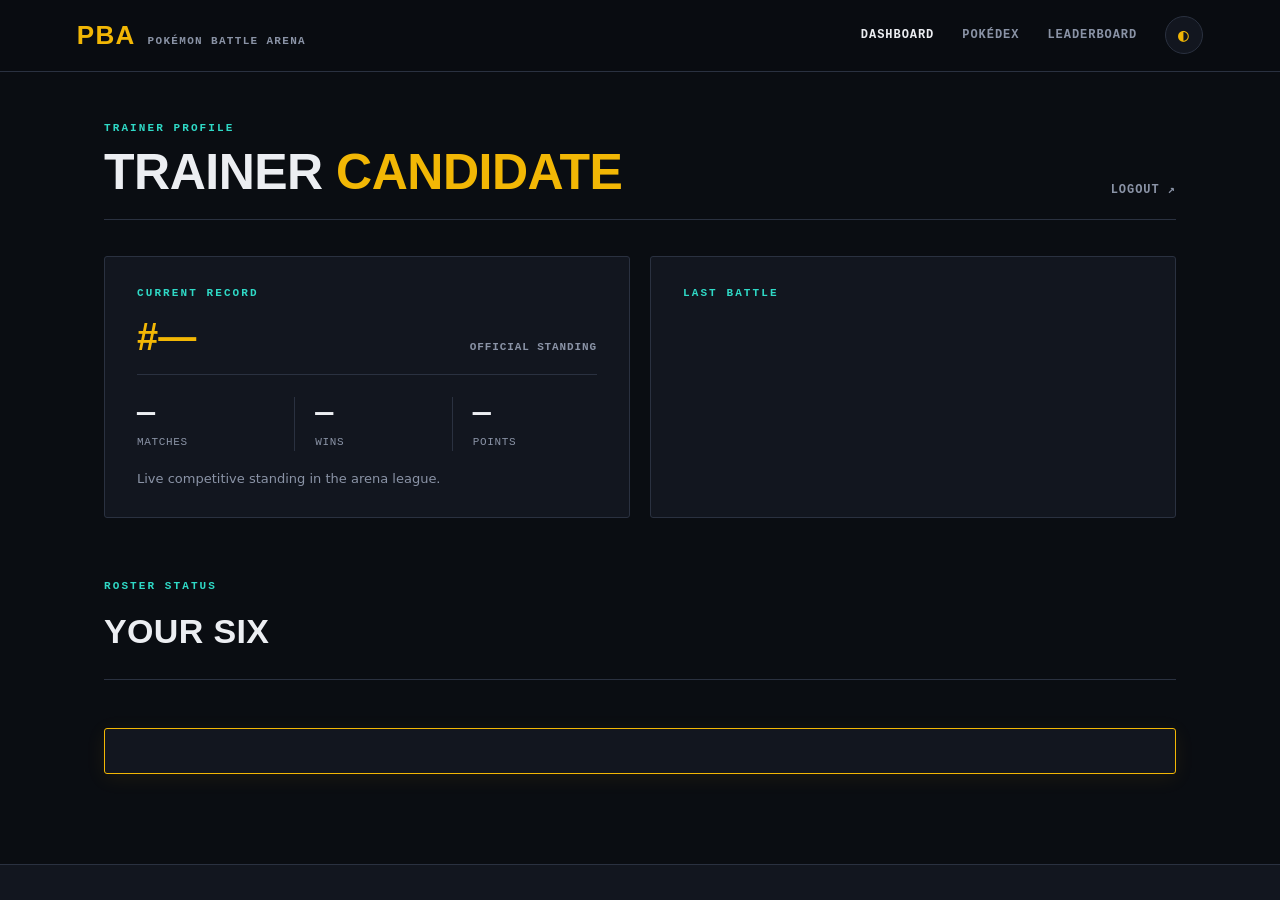
==== commit 5b748ca4: "fix navigation" ====
--- a/frontend/battle.html
+++ b/frontend/battle.html
@@ -27,74 +27,103 @@
       <!-- ============================================================
            SCREEN 1: TEAM REVEAL
            ============================================================ -->
-      <section class="battle-screen" data-screen="reveal">
-        <span class="eyebrow">Matchmaking Roster</span>
-        <h2>Teams Entering the Arena</h2>
-
-        <div class="reveal-columns">
-          <div class="reveal-side side-player card">
-            <div class="reveal-side-header">
-              <span class="eyebrow">Your Roster</span>
+      <section class="battle-screen reveal-screen" data-screen="reveal">
+        <div class="screen-header">
+          <span class="eyebrow"><span class="pulse-dot"></span> Matchmaking Roster</span>
+          <h2>Teams Entering the Arena</h2>
+          <p class="screen-desc">Inspect your squad and challenger lineup before entering match 1.</p>
+        </div>
+
+        <div class="reveal-roster-container">
+          <!-- Trainer Side -->
+          <div class="reveal-team-panel side-trainer card reticle">
+            <div class="team-panel-header">
+              <div class="team-badge"><span class="badge-dot player"></span> YOUR ROSTER</div>
               <h3>Trainer Team</h3>
             </div>
             <div class="reveal-grid" id="reveal-player-grid"></div>
           </div>
 
-          <div class="reveal-vs-badge" aria-hidden="true">VS</div>
-
-          <div class="reveal-side side-opponent card">
-            <div class="reveal-side-header">
-              <span class="eyebrow">Challenger</span>
+          <!-- VS Divider -->
+          <div class="reveal-vs-hub" aria-hidden="true">
+            <div class="vs-line"></div>
+            <div class="vs-circle">VS</div>
+            <div class="vs-line"></div>
+          </div>
+
+          <!-- Opponent Side -->
+          <div class="reveal-team-panel side-opponent card reticle">
+            <div class="team-panel-header">
+              <div class="team-badge"><span class="badge-dot opponent"></span> CHALLENGER</div>
               <h3>Opponent Team</h3>
             </div>
             <div class="reveal-grid" id="reveal-opponent-grid"></div>
           </div>
         </div>
 
-        <button class="btn btn-primary reticle" type="button" id="start-battle-btn" hidden>Start Battle</button>
+        <div class="screen-actions">
+          <button class="btn btn-primary reticle btn-lg" type="button" id="start-battle-btn" hidden>Start Battle</button>
+        </div>
       </section>
 
       <!-- ============================================================
            SCREEN 2: MATCH INTRO
            ============================================================ -->
-      <section class="battle-screen" data-screen="match-intro" hidden>
-        <div class="match-banner" id="match-intro-banner">Match 1</div>
-        <div class="match-subbanner" id="match-intro-sub"></div>
-
-        <div class="mon-intro-card card" id="opponent-intro-card" hidden></div>
-
-        <button class="btn btn-primary reticle" type="button" id="choose-pokemon-btn" style="margin-top: var(--space-6);" hidden>
-          Choose Your Pokémon
-        </button>
+      <section class="battle-screen match-intro-screen" data-screen="match-intro" hidden>
+        <div class="match-intro-container">
+          <div class="screen-header">
+            <span class="eyebrow" id="match-intro-eyebrow"><span class="pulse-dot"></span> UPCOMING OPPONENT</span>
+            <h2 class="match-intro-title" id="match-intro-banner">Match 1</h2>
+            <div class="match-subbanner" id="match-intro-sub"></div>
+          </div>
+
+          <div class="mon-intro-card card reticle" id="opponent-intro-card" hidden></div>
+
+          <div class="screen-actions">
+            <button class="btn btn-primary reticle btn-lg" type="button" id="choose-pokemon-btn" hidden>
+              Choose Your Pokémon →
+            </button>
+          </div>
+        </div>
       </section>
 
       <!-- ============================================================
            SCREEN 3: TRAINER POKÉMON SELECTION
            ============================================================ -->
-      <section class="battle-screen" data-screen="player-select" hidden>
-        <span class="eyebrow">Tactical Selection</span>
-        <h2>Select Your Pokémon</h2>
+      <section class="battle-screen player-select-screen" data-screen="player-select" hidden>
+        <div class="screen-header">
+          <span class="eyebrow"><span class="pulse-dot"></span> Tactical Selection</span>
+          <h2>Select Your Pokémon</h2>
+          <p class="screen-desc">Choose an available team member for this match. Each Pokémon can only battle once per session.</p>
+        </div>
         <div class="select-grid" id="select-grid"></div>
       </section>
 
       <!-- ============================================================
            SCREEN 4: MATCHUP CONFIRMATION
            ============================================================ -->
-      <section class="battle-screen" data-screen="matchup" hidden>
-        <span class="eyebrow">Tactical Face-Off</span>
-        <h2>Ready to Battle?</h2>
-
-        <div class="matchup-grid">
-          <div id="matchup-player-card"></div>
-          <div class="matchup-vs-badge">VS</div>
-          <div id="matchup-opponent-card"></div>
-        </div>
-
-        <div class="matchup-first-tag" id="matchup-first-tag"></div>
-
-        <div class="matchup-actions" style="margin-top: var(--space-6);">
-          <button class="btn btn-secondary" type="button" id="matchup-back-btn">✕ Back</button>
-          <button class="btn btn-primary reticle" type="button" id="matchup-continue-btn">Continue to Arena</button>
+      <section class="battle-screen matchup-screen" data-screen="matchup" hidden>
+        <div class="matchup-container">
+          <div class="screen-header">
+            <span class="eyebrow"><span class="pulse-dot"></span> Tactical Face-Off</span>
+            <h2>Ready to Battle?</h2>
+          </div>
+
+          <div class="matchup-arena-preview">
+            <div class="matchup-side side-player" id="matchup-player-card"></div>
+            
+            <div class="matchup-center-hub">
+              <div class="matchup-vs-badge" aria-hidden="true">VS</div>
+              <div class="matchup-first-tag" id="matchup-first-tag"></div>
+            </div>
+
+            <div class="matchup-side side-opponent" id="matchup-opponent-card"></div>
+          </div>
+
+          <div class="matchup-actions">
+            <button class="btn btn-secondary btn-lg" type="button" id="matchup-back-btn">✕ Back to Selection</button>
+            <button class="btn btn-primary reticle btn-lg" type="button" id="matchup-continue-btn">Enter Arena →</button>
+          </div>
         </div>
       </section>
 
@@ -201,10 +230,14 @@
       <!-- ============================================================
            SCREEN 6: MATCH SUMMARY
            ============================================================ -->
-      <section class="battle-screen" data-screen="match-summary" hidden>
-        <div class="summary-panel card">
-          <span class="eyebrow">Match Outcome</span>
-          <div class="summary-result" id="summary-result">Win</div>
+      <section class="battle-screen match-summary-screen" data-screen="match-summary" hidden>
+        <div class="summary-card card reticle">
+          <div class="summary-header">
+            <span class="eyebrow">Match Outcome</span>
+            <div class="summary-result" id="summary-result">VICTORY</div>
+            <div class="summary-subtitle" id="summary-subtitle">Match 1 Concluded</div>
+          </div>
+
           <div class="summary-stat-grid">
             <div class="cell">
               <span class="l">Match</span>
@@ -212,39 +245,51 @@
             </div>
             <div class="cell">
               <span class="l">Points Earned</span>
-              <span class="v" id="summary-points">+0</span>
-            </div>
-          </div>
-          <button class="btn btn-primary btn-block reticle" type="button" id="next-match-btn">Next Match</button>
+              <span class="v" id="summary-points">+0.0</span>
+            </div>
+          </div>
+
+          <div class="summary-actions">
+            <button class="btn btn-primary btn-block reticle btn-lg" type="button" id="next-match-btn">Next Match →</button>
+          </div>
         </div>
       </section>
 
       <!-- ============================================================
            SCREEN 7: SESSION SUMMARY
            ============================================================ -->
-      <section class="battle-screen" data-screen="session-summary" hidden>
-        <div class="summary-panel card session-panel">
-          <span class="eyebrow">Session Complete</span>
-          <h2>Arena Summary</h2>
-          <div class="summary-stat-grid four-col">
-            <div class="cell">
-              <span class="l">Matches</span>
-              <span class="v" id="session-matches">0</span>
-            </div>
-            <div class="cell">
-              <span class="l">Wins</span>
+      <section class="battle-screen session-summary-screen" data-screen="session-summary" hidden>
+        <div class="session-card card reticle">
+          <div class="session-header">
+            <span class="eyebrow"><span class="pulse-dot"></span> SESSION COMPLETE</span>
+            <h2>Arena Summary</h2>
+            <p class="session-subtitle">All 6 arena matches have been completed.</p>
+          </div>
+
+          <div class="session-stat-grid">
+            <div class="cell">
+              <span class="l">Matches Played</span>
+              <span class="v" id="session-matches">6</span>
+            </div>
+            <div class="cell">
+              <span class="l">Total Wins</span>
               <span class="v" id="session-wins">0</span>
             </div>
             <div class="cell">
               <span class="l">Total Points</span>
-              <span class="v" id="session-points">+0</span>
-            </div>
-            <div class="cell">
-              <span class="l">Current Rank</span>
+              <span class="v" id="session-points">+0.0</span>
+            </div>
+            <div class="cell">
+              <span class="l">Leaderboard Rank</span>
               <span class="v" id="session-rank">—</span>
             </div>
           </div>
-          <button class="btn btn-primary btn-block reticle" type="button" id="return-to-dashboard-btn">Return to Dashboard</button>
+
+          <div class="session-actions">
+            <button class="btn btn-primary btn-block reticle btn-lg" type="button" id="return-to-dashboard-btn">
+              Return to Dashboard
+            </button>
+          </div>
         </div>
       </section>
     </main>
@@ -276,6 +321,7 @@
   <script src="js/api.js"></script>
   <script src="js/modal.js"></script>
   <script src="js/auth.js"></script>
+  <script src="js/navigation.js"></script>
   <script src="js/battle.js"></script>
 </body>
 </html>
--- a/frontend/css/style.css
+++ b/frontend/css/style.css
@@ -667,18 +667,125 @@
   color: var(--accent-primary);
 }
 
-/* ---------- Site footer ---------- */
+/* ============================================================
+   FOOTER (PRODUCTION GAME / LEAGUE BRANDING)
+   ============================================================ */
 .site-footer {
   border-top: 1px solid var(--border);
-  padding-block: var(--space-6);
+  padding: 48px 1.5cm 28px;
+  background: var(--bg-elevated, #161c24);
+  color: var(--text-muted);
+  box-sizing: border-box;
+  width: 100%;
+}
+
+.footer-inner {
+  max-width: 1400px;
+  margin-inline: auto;
+  display: flex;
+  justify-content: space-between;
+  align-items: flex-start;
+  gap: 40px;
+  margin-bottom: 36px;
+  box-sizing: border-box;
+}
+
+.footer-brand-col {
+  display: flex;
+  flex-direction: column;
+  align-items: flex-start;
+}
+
+.footer-brand-col .brand {
+  margin-bottom: 8px;
+  display: flex;
+  align-items: baseline;
+  gap: 12px;
+  text-decoration: none;
+  color: var(--text);
+}
+
+.footer-brand-col .brand b {
+  font-family: var(--font-display);
+  font-size: 26px;
+  font-weight: 700;
+  letter-spacing: 0.08em;
+  color: var(--accent-primary, #e0aa3e);
+}
+
+.footer-brand-col .brand span {
+  font-family: var(--font-mono);
+  font-size: 11px;
+  letter-spacing: 0.12em;
+  text-transform: uppercase;
+  color: var(--text-muted);
+}
+
+.footer-tagline {
+  max-width: 380px;
+  font-size: 13px;
+  line-height: 1.5;
+  color: var(--text-muted);
+  margin: 0;
+}
+
+.footer-nav-col {
+  display: flex;
+  flex-direction: column;
+  gap: 10px;
+}
+
+.footer-col-title {
+  font-family: var(--font-mono);
+  font-size: 10px;
+  font-weight: 700;
+  letter-spacing: 0.12em;
+  text-transform: uppercase;
+  color: var(--accent-primary, #e0aa3e);
+}
+
+.footer-links {
+  display: flex;
+  flex-wrap: wrap;
+  gap: 20px;
+  font-family: var(--font-mono);
+  font-size: 12px;
+  text-transform: uppercase;
+}
+
+.footer-links a {
+  color: var(--text-muted);
+  text-decoration: none;
+  transition: color var(--t-fast) var(--ease);
+}
+
+.footer-links a:hover,
+.footer-links a.active {
+  color: var(--text);
+}
+
+.footer-bottom {
+  max-width: 1400px;
+  margin-inline: auto;
+  border-top: 1px solid var(--border);
+  padding-top: 20px;
+  display: flex;
+  justify-content: space-between;
+  align-items: center;
+  flex-wrap: wrap;
+  gap: 12px;
+  font-family: var(--font-mono);
+  font-size: 11px;
   color: var(--text-faint);
-  font-family: var(--font-mono);
-  font-size: 0.78rem;
-}
-
-.site-footer .container {
-  display: flex;
-  justify-content: space-between;
-  flex-wrap: wrap;
-  gap: var(--space-3);
+  letter-spacing: 0.04em;
+  box-sizing: border-box;
+}
+
+[data-theme='light'] .site-footer {
+  background: #f1ede4;
+  border-color: rgba(0, 0, 0, 0.12);
+}
+
+[data-theme='light'] .footer-bottom {
+  border-color: rgba(0, 0, 0, 0.12);
 }
--- a/frontend/css/battle.css
+++ b/frontend/css/battle.css
@@ -90,153 +90,328 @@
   flex-direction: column;
   align-items: center;
   justify-content: center;
-  padding: var(--space-6) var(--space-5);
+  padding: var(--space-5) var(--space-6);
   text-align: center;
   min-height: 0;
+  box-sizing: border-box;
 }
 
 .battle-screen[hidden] {
   display: none !important;
 }
 
-.battle-screen .eyebrow {
-  display: block;
-  margin-bottom: var(--space-2);
-}
-
-.battle-screen h2 {
-  margin-bottom: var(--space-5);
+/* ---------- Common Pre-Arena Screen Components ---------- */
+.screen-header {
+  margin-bottom: var(--space-4);
+  max-width: 720px;
+}
+
+.screen-header .eyebrow {
+  display: inline-flex;
+  align-items: center;
+  gap: 6px;
+  margin-bottom: var(--space-1);
+}
+
+.screen-header h2 {
+  font-family: var(--font-display);
+  font-weight: 700;
+  text-transform: uppercase;
+  font-size: clamp(1.6rem, 2.8vw, 2.2rem);
+  letter-spacing: 0.04em;
+  margin-bottom: var(--space-1);
+}
+
+.screen-desc {
+  font-size: 0.88rem;
+  color: var(--text-muted);
+  margin: 0;
+}
+
+.pulse-dot {
+  width: 6px;
+  height: 6px;
+  border-radius: 50%;
+  background: var(--accent-secondary);
+  box-shadow: 0 0 8px var(--accent-secondary);
+  display: inline-block;
+}
+
+.badge-dot {
+  width: 6px;
+  height: 6px;
+  border-radius: 50%;
+  display: inline-block;
+  flex-shrink: 0;
+}
+
+.badge-dot.player {
+  background: var(--accent-secondary);
+  box-shadow: 0 0 6px var(--accent-secondary);
+}
+
+.badge-dot.opponent {
+  background: var(--accent-primary);
+  box-shadow: 0 0 6px var(--accent-primary);
+}
+
+.btn-lg {
+  padding: 0.75em 2.0em;
+  font-size: 0.95rem;
+  letter-spacing: 0.08em;
+}
+
+.screen-actions {
+  margin-top: var(--space-5);
+  display: flex;
+  gap: var(--space-3);
+  justify-content: center;
 }
 
 /* ============================================================
    SCREEN 1: TEAM REVEAL
    ============================================================ */
-.reveal-columns {
+.reveal-screen {
+  justify-content: center;
+}
+
+.reveal-roster-container {
   display: grid;
   grid-template-columns: 1fr auto 1fr;
-  gap: var(--space-5);
-  align-items: stretch;
-  width: 100%;
-  max-width: 1040px;
-  margin-bottom: var(--space-6);
-}
-
-.reveal-side.card {
+  gap: var(--space-4);
+  align-items: center;
+  width: 100%;
+  max-width: 1120px;
+  margin-bottom: var(--space-3);
+}
+
+.reveal-team-panel {
   background: var(--bg-elevated);
-  border: 1px solid var(--border);
+  border: 1px solid var(--border-strong);
   border-radius: var(--radius-md);
   padding: var(--space-4);
   display: flex;
   flex-direction: column;
   text-align: left;
-  box-shadow: var(--shadow-soft);
-}
-
-.reveal-side-header {
+  box-shadow: var(--shadow-hard);
+  position: relative;
+}
+
+.reveal-team-panel.side-trainer {
+  border-top: 2px solid var(--accent-secondary);
+}
+
+.reveal-team-panel.side-opponent {
+  border-top: 2px solid var(--accent-primary);
+}
+
+.team-panel-header {
+  display: flex;
+  justify-content: space-between;
+  align-items: center;
   margin-bottom: var(--space-3);
   padding-bottom: var(--space-2);
   border-bottom: 1px solid var(--border);
 }
 
-.reveal-side.side-player h3 {
+.team-panel-header h3 {
+  font-family: var(--font-display);
+  font-size: 1.15rem;
+  font-weight: 700;
+  text-transform: uppercase;
+  margin: 0;
+}
+
+.side-trainer .team-panel-header h3 {
   color: var(--accent-secondary);
-  font-size: 1.15rem;
-}
-
-.reveal-side.side-opponent h3 {
+}
+
+.side-opponent .team-panel-header h3 {
   color: var(--accent-primary);
-  font-size: 1.15rem;
-}
-
-.reveal-vs-badge {
-  width: 48px;
-  height: 48px;
+}
+
+.team-badge {
+  display: inline-flex;
+  align-items: center;
+  gap: 6px;
+  font-family: var(--font-mono);
+  font-size: 0.68rem;
+  letter-spacing: 0.08em;
+  text-transform: uppercase;
+  color: var(--text-muted);
+}
+
+.reveal-vs-hub {
+  display: flex;
+  flex-direction: column;
+  align-items: center;
+  gap: var(--space-2);
+  padding-inline: var(--space-2);
+}
+
+.reveal-vs-hub .vs-line {
+  width: 1px;
+  height: 60px;
+  background: linear-gradient(180deg, transparent 0%, var(--border-strong) 50%, transparent 100%);
+}
+
+.reveal-vs-hub .vs-circle {
+  width: 44px;
+  height: 44px;
   border-radius: 50%;
   background: var(--surface-2);
-  border: 2px solid var(--border-strong);
+  border: 1px solid var(--border-strong);
   display: flex;
   align-items: center;
   justify-content: center;
   font-family: var(--font-display);
   font-weight: 700;
-  font-size: 1.1rem;
+  font-size: 1.05rem;
   color: var(--accent-primary);
-  align-self: center;
-  box-shadow: var(--shadow-soft);
+  box-shadow: 0 0 16px rgba(242, 183, 5, 0.2);
 }
 
 .reveal-grid {
   display: grid;
   grid-template-columns: repeat(3, 1fr);
-  gap: var(--space-3);
+  gap: 10px;
 }
 
 .reveal-card {
   background: var(--surface);
   border: 1px solid var(--border);
   border-radius: var(--radius-sm);
-  padding: var(--space-3);
+  padding: 10px 8px;
   display: flex;
   flex-direction: column;
   align-items: center;
   justify-content: center;
   text-align: center;
-  min-height: 94px;
-  opacity: 0;
-  transform: translateY(8px);
-  transition: opacity var(--t-slow) var(--ease), transform var(--t-slow) var(--ease),
-    border-color var(--t-fast) var(--ease);
-}
-
-.reveal-card.is-visible {
-  opacity: 1;
-  transform: translateY(0);
+  min-height: 100px;
+  transition: all var(--t-fast) var(--ease);
+}
+
+.reveal-card.is-revealed {
+  background: var(--surface);
+  border-color: var(--border-strong);
+}
+
+.reveal-card.is-revealing {
+  animation: reveal-pop 500ms var(--ease-out);
+}
+
+@keyframes reveal-pop {
+  0% { transform: scale(0.92); opacity: 0; filter: brightness(1.8); }
+  50% { transform: scale(1.04); filter: brightness(1.4); }
+  100% { transform: scale(1); opacity: 1; filter: brightness(1); }
+}
+
+.reveal-card.is-mystery {
+  background: rgba(18, 22, 31, 0.6);
+  border: 1px dashed var(--border-strong);
+}
+
+.mystery-glyph-wrap {
+  width: 44px;
+  height: 44px;
+  border-radius: 50%;
+  background: var(--surface-2);
+  display: flex;
+  align-items: center;
+  justify-content: center;
+  margin-bottom: 6px;
+  border: 1px solid var(--border);
+}
+
+.mystery-glyph {
+  font-family: var(--font-mono);
+  font-size: 1.3rem;
+  font-weight: 700;
+  color: var(--text-faint);
 }
 
 .reveal-card .mon-portrait {
-  width: 52px;
-  height: 52px;
-  display: flex;
-  align-items: center;
-  justify-content: center;
-  margin-bottom: var(--space-1);
+  width: 48px;
+  height: 48px;
+  display: flex;
+  align-items: center;
+  justify-content: center;
+  margin-bottom: 4px;
 }
 
 .reveal-card .mon-portrait img {
   width: 100%;
   height: 100%;
   object-fit: contain;
+  filter: drop-shadow(0 2px 6px rgba(0, 0, 0, 0.6));
 }
 
 .reveal-card .mon-name {
-  font-family: var(--font-mono);
-  font-size: 0.7rem;
-  letter-spacing: 0.05em;
+  font-family: var(--font-display);
+  font-size: 0.82rem;
+  letter-spacing: 0.04em;
   text-transform: uppercase;
   color: var(--text);
-  font-weight: 600;
+  font-weight: 700;
+  margin-bottom: 2px;
+  white-space: nowrap;
+  overflow: hidden;
+  text-overflow: ellipsis;
+  max-width: 100%;
+}
+
+.reveal-card .mon-meta-tag {
+  font-family: var(--font-mono);
+  font-size: 0.60rem;
+  letter-spacing: 0.08em;
+  color: var(--text-faint);
+  text-transform: uppercase;
+}
+
+.reveal-card .mon-types {
+  display: flex;
+  gap: 4px;
+  justify-content: center;
+}
+
+.reveal-card .type-pill {
+  font-size: 0.58rem;
+  padding: 1px 5px;
 }
 
 /* ============================================================
    SCREEN 2: MATCH INTRO
    ============================================================ */
-.match-banner {
+.match-intro-screen {
+  justify-content: center;
+}
+
+.match-intro-container {
+  display: flex;
+  flex-direction: column;
+  align-items: center;
+  width: 100%;
+  max-width: 540px;
+}
+
+.match-intro-title {
   font-family: var(--font-display);
   font-weight: 700;
   text-transform: uppercase;
-  font-size: clamp(2.4rem, 5vw, 3.8rem);
+  font-size: clamp(2.2rem, 4.5vw, 3.2rem);
   color: var(--accent-primary);
-  letter-spacing: 0.04em;
-  text-shadow: 0 4px 24px rgba(0, 0, 0, 0.8);
+  letter-spacing: 0.05em;
+  text-shadow: 0 4px 20px rgba(242, 183, 5, 0.25);
+  margin-bottom: 0;
 }
 
 .match-subbanner {
   font-family: var(--font-mono);
-  font-size: 0.88rem;
+  font-size: 0.78rem;
   color: var(--text-muted);
-  margin-top: var(--space-2);
   letter-spacing: 0.12em;
   text-transform: uppercase;
+  min-height: 1.2em;
 }
 
 .mon-intro-card {
@@ -245,210 +420,472 @@
   border-radius: var(--radius-md);
   padding: var(--space-5);
   width: 100%;
-  max-width: 440px;
-  margin-top: var(--space-5);
   box-shadow: var(--shadow-hard);
   text-align: center;
-}
-
-.mon-intro-card .mon-portrait {
-  width: 100px;
-  height: 100px;
-  margin: 0 auto var(--space-3);
-  display: flex;
-  align-items: center;
-  justify-content: center;
-}
-
-.mon-intro-card .mon-portrait img {
+  position: relative;
+  border-top: 2px solid var(--accent-primary);
+}
+
+.intro-hero-spot {
+  position: relative;
+  display: flex;
+  align-items: center;
+  justify-content: center;
+  margin-bottom: var(--space-3);
+}
+
+.mon-portrait-hero {
+  width: 130px;
+  height: 130px;
+  display: flex;
+  align-items: center;
+  justify-content: center;
+  position: relative;
+  z-index: 1;
+}
+
+.mon-portrait-hero img {
   width: 100%;
   height: 100%;
   object-fit: contain;
-  filter: drop-shadow(0 6px 14px rgba(0, 0, 0, 0.5));
-}
-
-.mon-intro-card .mon-name {
+  filter: drop-shadow(0 8px 20px rgba(0, 0, 0, 0.8));
+}
+
+.intro-details {
+  display: flex;
+  flex-direction: column;
+  align-items: center;
+  gap: 6px;
+  margin-bottom: var(--space-4);
+}
+
+.mon-name-hero {
   font-family: var(--font-display);
   font-weight: 700;
   text-transform: uppercase;
-  font-size: 1.35rem;
+  font-size: 1.5rem;
+  letter-spacing: 0.04em;
   color: var(--text);
-  margin-bottom: var(--space-2);
+}
+
+.mon-types-hero {
+  display: flex;
+  gap: 6px;
+}
+
+.mon-bst-badge {
+  font-family: var(--font-mono);
+  font-size: 0.72rem;
+  letter-spacing: 0.08em;
+  color: var(--text-muted);
+  background: var(--surface);
+  border: 1px solid var(--border);
+  border-radius: var(--radius-sm);
+  padding: 2px 8px;
+  margin-top: 4px;
+}
+
+.mon-bst-badge .v {
+  color: var(--accent-primary);
+  font-weight: 700;
 }
 
 .mon-intro-stats {
   display: grid;
-  grid-template-columns: repeat(3, 1fr);
-  gap: var(--space-2);
-  margin-top: var(--space-4);
+  grid-template-columns: repeat(6, 1fr);
+  gap: 8px;
   border-top: 1px solid var(--border);
-  padding-top: var(--space-3);
+  padding-top: var(--space-4);
 }
 
 .mon-intro-stats .cell {
   background: var(--surface);
   border: 1px solid var(--border);
   border-radius: var(--radius-sm);
-  padding: var(--space-2);
+  padding: 6px 4px;
   text-align: center;
 }
 
 .mon-intro-stats .cell .l {
   font-family: var(--font-mono);
-  font-size: 0.62rem;
+  font-size: 0.58rem;
   color: var(--text-faint);
   text-transform: uppercase;
-  letter-spacing: 0.08em;
+  letter-spacing: 0.06em;
   display: block;
   margin-bottom: 2px;
 }
 
 .mon-intro-stats .cell .v {
   font-family: var(--font-mono);
-  font-size: 1.05rem;
-  font-weight: 600;
+  font-size: 0.95rem;
+  font-weight: 700;
   color: var(--text);
 }
 
 /* ============================================================
    SCREEN 3: TRAINER POKÉMON SELECTION
    ============================================================ */
+.player-select-screen {
+  justify-content: center;
+}
+
 .select-grid {
   display: grid;
   grid-template-columns: repeat(3, 1fr);
   gap: var(--space-4);
-  max-width: 900px;
-  width: 100%;
-  margin-top: var(--space-4);
+  max-width: 1040px;
+  width: 100%;
 }
 
 .select-card {
-  background: var(--surface);
-  border: 1px solid var(--border);
+  background: var(--bg-elevated);
+  border: 1px solid var(--border-strong);
   border-radius: var(--radius-md);
-  padding: var(--space-4);
+  padding: var(--space-3) var(--space-4);
   cursor: pointer;
   text-align: left;
   transition: all var(--t-fast) var(--ease);
   display: flex;
   flex-direction: column;
   justify-content: space-between;
-  min-height: 135px;
-}
-
-.select-card:hover:not([disabled]) {
-  border-color: var(--accent-primary);
+  min-height: 145px;
+  position: relative;
+  box-shadow: var(--shadow-soft);
+}
+
+.select-card.is-available {
+  border-top: 2px solid var(--accent-secondary);
+}
+
+.select-card.is-available:hover {
+  border-color: var(--accent-secondary);
+  background: var(--surface-2);
   transform: translateY(-2px);
-  box-shadow: var(--shadow-soft);
-}
-
-.select-card[disabled] {
-  opacity: 0.38;
+  box-shadow: 0 6px 20px rgba(47, 217, 198, 0.18);
+}
+
+.select-card.is-battled {
+  opacity: 0.40;
   cursor: not-allowed;
   border-style: dashed;
-}
-
-.select-card .mon-portrait {
-  width: 60px;
-  height: 60px;
-  display: flex;
-  align-items: center;
-  justify-content: center;
+  border-color: var(--border);
+  background: var(--surface);
+}
+
+.select-card-header {
+  display: flex;
+  justify-content: space-between;
+  align-items: center;
   margin-bottom: var(--space-2);
 }
 
-.select-card .mon-portrait img {
+.select-card-header .slot-num {
+  font-family: var(--font-mono);
+  font-size: 0.64rem;
+  letter-spacing: 0.1em;
+  color: var(--text-faint);
+}
+
+.status-badge {
+  display: inline-flex;
+  align-items: center;
+  gap: 5px;
+  font-family: var(--font-mono);
+  font-size: 0.62rem;
+  letter-spacing: 0.08em;
+  text-transform: uppercase;
+  padding: 1px 6px;
+  border-radius: var(--radius-sm);
+}
+
+.status-badge.available {
+  color: var(--accent-secondary);
+  background: rgba(47, 217, 198, 0.1);
+  border: 1px solid rgba(47, 217, 198, 0.3);
+}
+
+.status-badge.available .status-dot {
+  width: 5px;
+  height: 5px;
+  border-radius: 50%;
+  background: var(--accent-secondary);
+}
+
+.status-badge.battled {
+  color: var(--danger);
+  background: rgba(231, 76, 60, 0.1);
+  border: 1px solid rgba(231, 76, 60, 0.3);
+}
+
+.status-badge.battled .status-dot {
+  width: 5px;
+  height: 5px;
+  border-radius: 50%;
+  background: var(--danger);
+}
+
+.select-card-body {
+  display: flex;
+  align-items: center;
+  gap: var(--space-3);
+  margin-bottom: var(--space-3);
+}
+
+.mon-portrait-wrap {
+  width: 64px;
+  height: 64px;
+  border-radius: var(--radius-sm);
+  background: var(--surface);
+  border: 1px solid var(--border);
+  display: flex;
+  align-items: center;
+  justify-content: center;
+  flex-shrink: 0;
+}
+
+.mon-portrait-wrap img {
   width: 100%;
   height: 100%;
   object-fit: contain;
-}
-
-.select-card .mon-name {
+  filter: drop-shadow(0 2px 8px rgba(0, 0, 0, 0.7));
+}
+
+.mon-main-info {
+  display: flex;
+  flex-direction: column;
+  gap: 3px;
+  min-width: 0;
+}
+
+.mon-main-info .mon-name {
   font-family: var(--font-display);
   font-weight: 700;
   text-transform: uppercase;
-  font-size: 1.05rem;
+  font-size: 1.1rem;
+  letter-spacing: 0.04em;
   color: var(--text);
-  margin-bottom: var(--space-1);
-}
-
-.select-card .used-tag {
-  font-family: var(--font-mono);
-  font-size: 0.68rem;
-  color: var(--danger);
-  font-weight: 600;
-  text-transform: uppercase;
-  letter-spacing: 0.08em;
-  margin-top: var(--space-2);
+  white-space: nowrap;
+  overflow: hidden;
+  text-overflow: ellipsis;
+}
+
+.mon-main-info .mon-types {
+  display: flex;
+  gap: 4px;
+}
+
+.select-card-footer {
+  border-top: 1px solid var(--border);
+  padding-top: 6px;
+}
+
+.select-moves-preview {
+  display: flex;
+  flex-wrap: wrap;
+  gap: 4px;
+}
+
+.mini-move-pill {
+  font-family: var(--font-mono);
+  font-size: 0.60rem;
+  color: var(--text-muted);
+  background: var(--surface);
+  border: 1px solid var(--border);
+  border-radius: 3px;
+  padding: 1px 5px;
+  white-space: nowrap;
 }
 
 /* ============================================================
    SCREEN 4: MATCHUP CONFIRMATION
    ============================================================ */
-.matchup-grid {
+.matchup-screen {
+  justify-content: center;
+}
+
+.matchup-container {
+  display: flex;
+  flex-direction: column;
+  align-items: center;
+  width: 100%;
+  max-width: 880px;
+}
+
+.matchup-arena-preview {
   display: grid;
   grid-template-columns: 1fr auto 1fr;
-  gap: var(--space-6);
-  align-items: center;
-  max-width: 740px;
-  width: 100%;
-  margin-top: var(--space-5);
-}
-
-.matchup-card {
+  gap: var(--space-5);
+  align-items: center;
+  width: 100%;
+  margin-bottom: var(--space-4);
+}
+
+.matchup-combatant-card {
   background: var(--bg-elevated);
   border: 1px solid var(--border-strong);
   border-radius: var(--radius-md);
   padding: var(--space-4);
   text-align: center;
-  box-shadow: var(--shadow-soft);
-}
-
-.matchup-card .mon-portrait {
-  width: 80px;
-  height: 80px;
+  box-shadow: var(--shadow-hard);
+  position: relative;
+}
+
+.matchup-combatant-card.side-player {
+  border-top: 2px solid var(--accent-secondary);
+}
+
+.matchup-combatant-card.side-opponent {
+  border-top: 2px solid var(--accent-primary);
+}
+
+.matchup-card-header {
+  display: flex;
+  align-items: center;
+  gap: 6px;
+  margin-bottom: var(--space-3);
+  padding-bottom: var(--space-2);
+  border-bottom: 1px solid var(--border);
+}
+
+.combatant-role {
+  font-family: var(--font-mono);
+  font-size: 0.66rem;
+  letter-spacing: 0.08em;
+  text-transform: uppercase;
+  color: var(--text-muted);
+}
+
+.matchup-portrait-spot {
+  width: 100px;
+  height: 100px;
   margin: 0 auto var(--space-2);
   display: flex;
   align-items: center;
   justify-content: center;
 }
 
-.matchup-card .mon-portrait img {
+.matchup-portrait-spot img {
   width: 100%;
   height: 100%;
   object-fit: contain;
-}
-
-.matchup-card .mon-name {
+  filter: drop-shadow(0 6px 16px rgba(0, 0, 0, 0.7));
+}
+
+.matchup-info {
+  display: flex;
+  flex-direction: column;
+  align-items: center;
+  gap: 4px;
+  margin-bottom: var(--space-3);
+}
+
+.matchup-info .mon-name {
   font-family: var(--font-display);
   font-weight: 700;
   text-transform: uppercase;
-  font-size: 1.15rem;
+  font-size: 1.25rem;
+  letter-spacing: 0.04em;
   color: var(--text);
-  margin-bottom: var(--space-1);
-}
-
-.matchup-vs-badge {
+}
+
+.matchup-info .mon-types {
+  display: flex;
+  gap: 4px;
+}
+
+.matchup-stats-grid {
+  display: grid;
+  grid-template-columns: repeat(3, 1fr);
+  gap: 6px;
+  border-top: 1px solid var(--border);
+  padding-top: var(--space-3);
+}
+
+.matchup-stats-grid .cell {
+  background: var(--surface);
+  border: 1px solid var(--border);
+  border-radius: var(--radius-sm);
+  padding: 4px;
+  text-align: center;
+}
+
+.matchup-stats-grid .cell .l {
+  font-family: var(--font-mono);
+  font-size: 0.58rem;
+  color: var(--text-faint);
+  text-transform: uppercase;
+  display: block;
+}
+
+.matchup-stats-grid .cell .v {
+  font-family: var(--font-mono);
+  font-size: 0.95rem;
+  font-weight: 700;
+  color: var(--text);
+}
+
+.matchup-center-hub {
+  display: flex;
+  flex-direction: column;
+  align-items: center;
+  gap: var(--space-3);
+}
+
+.matchup-center-hub .matchup-vs-badge {
+  width: 56px;
+  height: 56px;
+  border-radius: 50%;
+  background: var(--surface-2);
+  border: 2px solid var(--border-strong);
+  display: flex;
+  align-items: center;
+  justify-content: center;
   font-family: var(--font-display);
   font-weight: 700;
-  font-size: 1.8rem;
+  font-size: 1.35rem;
   color: var(--accent-primary);
+  box-shadow: 0 0 20px rgba(242, 183, 5, 0.25);
 }
 
 .matchup-first-tag {
-  display: inline-flex;
-  align-items: center;
-  gap: var(--space-2);
-  margin-top: var(--space-4);
-  font-family: var(--font-mono);
-  font-size: 0.74rem;
-  letter-spacing: 0.08em;
-  text-transform: uppercase;
+  display: flex;
+  flex-direction: column;
+  align-items: center;
+  gap: 3px;
+  font-family: var(--font-mono);
+  font-size: 0.72rem;
+  letter-spacing: 0.06em;
+  text-transform: uppercase;
+  border: 1px solid var(--border-strong);
+  border-radius: var(--radius-sm);
+  padding: 6px 12px;
+  background: var(--bg-elevated);
+  box-shadow: var(--shadow-soft);
+  max-width: 220px;
+}
+
+.matchup-first-tag .first-label {
+  color: var(--text-faint);
+  font-size: 0.60rem;
+}
+
+.matchup-first-tag .first-name {
+  font-weight: 700;
+  font-size: 0.82rem;
+}
+
+.matchup-first-tag .first-name.trainer {
   color: var(--accent-secondary);
-  border: 1px solid var(--accent-secondary);
-  border-radius: var(--radius-sm);
-  padding: 0.4em 0.9em;
-  background: rgba(47, 217, 198, 0.08);
+}
+
+.matchup-first-tag .first-name.opponent {
+  color: var(--accent-primary);
+}
+
+.matchup-first-tag .first-reason {
+  color: var(--text-muted);
+  font-size: 0.62rem;
 }
 
 .matchup-actions {
@@ -1294,36 +1731,65 @@
 /* ============================================================
    SCREEN 6 & 7: MATCH & SESSION SUMMARIES
    ============================================================ */
-.summary-panel {
+.match-summary-screen,
+.session-summary-screen {
+  justify-content: center;
+}
+
+.summary-card {
   background: var(--bg-elevated);
   border: 1px solid var(--border-strong);
   border-radius: var(--radius-md);
-  padding: var(--space-6);
-  max-width: 440px;
+  padding: var(--space-6) var(--space-6) var(--space-5);
+  max-width: 480px;
   width: 100%;
   box-shadow: var(--shadow-hard);
   text-align: center;
-}
-
-.summary-panel.session-panel {
-  max-width: 520px;
+  position: relative;
+  border-top: 2px solid var(--border-strong);
+}
+
+.summary-card:has(.summary-result.win) {
+  border-top-color: var(--success);
+}
+
+.summary-card:has(.summary-result.loss) {
+  border-top-color: var(--danger);
+}
+
+.summary-header {
+  margin-bottom: var(--space-5);
+}
+
+.summary-header .eyebrow {
+  margin-bottom: var(--space-2);
 }
 
 .summary-result {
   font-family: var(--font-display);
   font-weight: 700;
   text-transform: uppercase;
-  font-size: 2.2rem;
-  margin-bottom: var(--space-4);
-  letter-spacing: 0.04em;
+  font-size: clamp(2.4rem, 5vw, 3.2rem);
+  letter-spacing: 0.06em;
+  margin-bottom: var(--space-1);
 }
 
 .summary-result.win {
   color: var(--success);
+  text-shadow: 0 0 24px rgba(46, 204, 113, 0.35);
 }
 
 .summary-result.loss {
   color: var(--danger);
+  text-shadow: 0 0 24px rgba(231, 76, 60, 0.35);
+}
+
+.summary-subtitle {
+  font-family: var(--font-mono);
+  font-size: 0.76rem;
+  letter-spacing: 0.08em;
+  color: var(--text-muted);
+  text-transform: uppercase;
 }
 
 .summary-stat-grid {
@@ -1334,15 +1800,11 @@
   text-align: center;
 }
 
-.summary-stat-grid.four-col {
-  grid-template-columns: repeat(4, 1fr);
-}
-
 .summary-stat-grid .cell {
   background: var(--surface);
   border: 1px solid var(--border);
   border-radius: var(--radius-sm);
-  padding: var(--space-3);
+  padding: var(--space-3) var(--space-2);
 }
 
 .summary-stat-grid .cell .l {
@@ -1352,12 +1814,83 @@
   text-transform: uppercase;
   letter-spacing: 0.1em;
   display: block;
-  margin-bottom: 3px;
+  margin-bottom: 4px;
 }
 
 .summary-stat-grid .cell .v {
   font-family: var(--font-mono);
-  font-size: 1.4rem;
+  font-size: 1.45rem;
   font-weight: 700;
   color: var(--accent-primary);
 }
+
+.summary-actions,
+.session-actions {
+  width: 100%;
+}
+
+/* ---------- Session Summary Panel ---------- */
+.session-card {
+  background: var(--bg-elevated);
+  border: 1px solid var(--border-strong);
+  border-radius: var(--radius-md);
+  padding: var(--space-6);
+  max-width: 580px;
+  width: 100%;
+  box-shadow: var(--shadow-hard);
+  text-align: center;
+  position: relative;
+  border-top: 2px solid var(--accent-primary);
+}
+
+.session-header {
+  margin-bottom: var(--space-5);
+}
+
+.session-header h2 {
+  font-family: var(--font-display);
+  font-weight: 700;
+  text-transform: uppercase;
+  font-size: 2.2rem;
+  color: var(--text);
+  margin: var(--space-1) 0;
+  letter-spacing: 0.04em;
+}
+
+.session-subtitle {
+  font-size: 0.88rem;
+  color: var(--text-muted);
+  margin: 0;
+}
+
+.session-stat-grid {
+  display: grid;
+  grid-template-columns: repeat(4, 1fr);
+  gap: 10px;
+  margin-bottom: var(--space-6);
+  text-align: center;
+}
+
+.session-stat-grid .cell {
+  background: var(--surface);
+  border: 1px solid var(--border);
+  border-radius: var(--radius-sm);
+  padding: var(--space-3) 4px;
+}
+
+.session-stat-grid .cell .l {
+  font-family: var(--font-mono);
+  font-size: 0.58rem;
+  color: var(--text-faint);
+  text-transform: uppercase;
+  letter-spacing: 0.08em;
+  display: block;
+  margin-bottom: 4px;
+}
+
+.session-stat-grid .cell .v {
+  font-family: var(--font-mono);
+  font-size: 1.35rem;
+  font-weight: 700;
+  color: var(--accent-primary);
+}
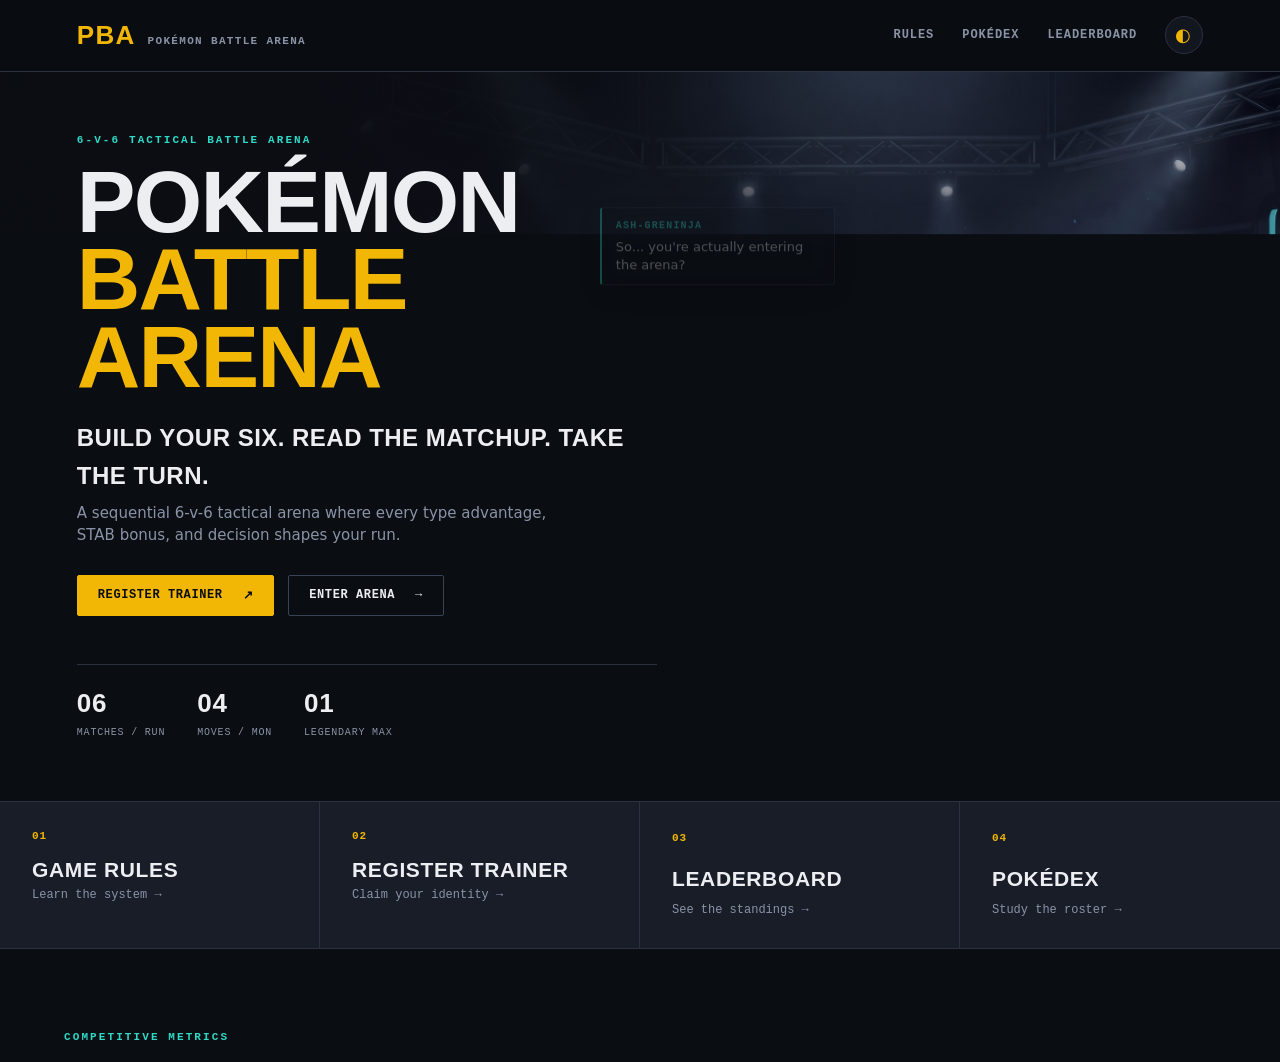
==== commit 1fd9f0fb: "Configure frontend for Vercel and Render deployment" ====
--- a/frontend/battle.html
+++ b/frontend/battle.html
@@ -316,7 +316,6 @@
     </div>
   </div>
 
-  <script src="js/data.js"></script>
   <script src="js/session.js"></script>
   <script src="js/api.js"></script>
   <script src="js/modal.js"></script>
